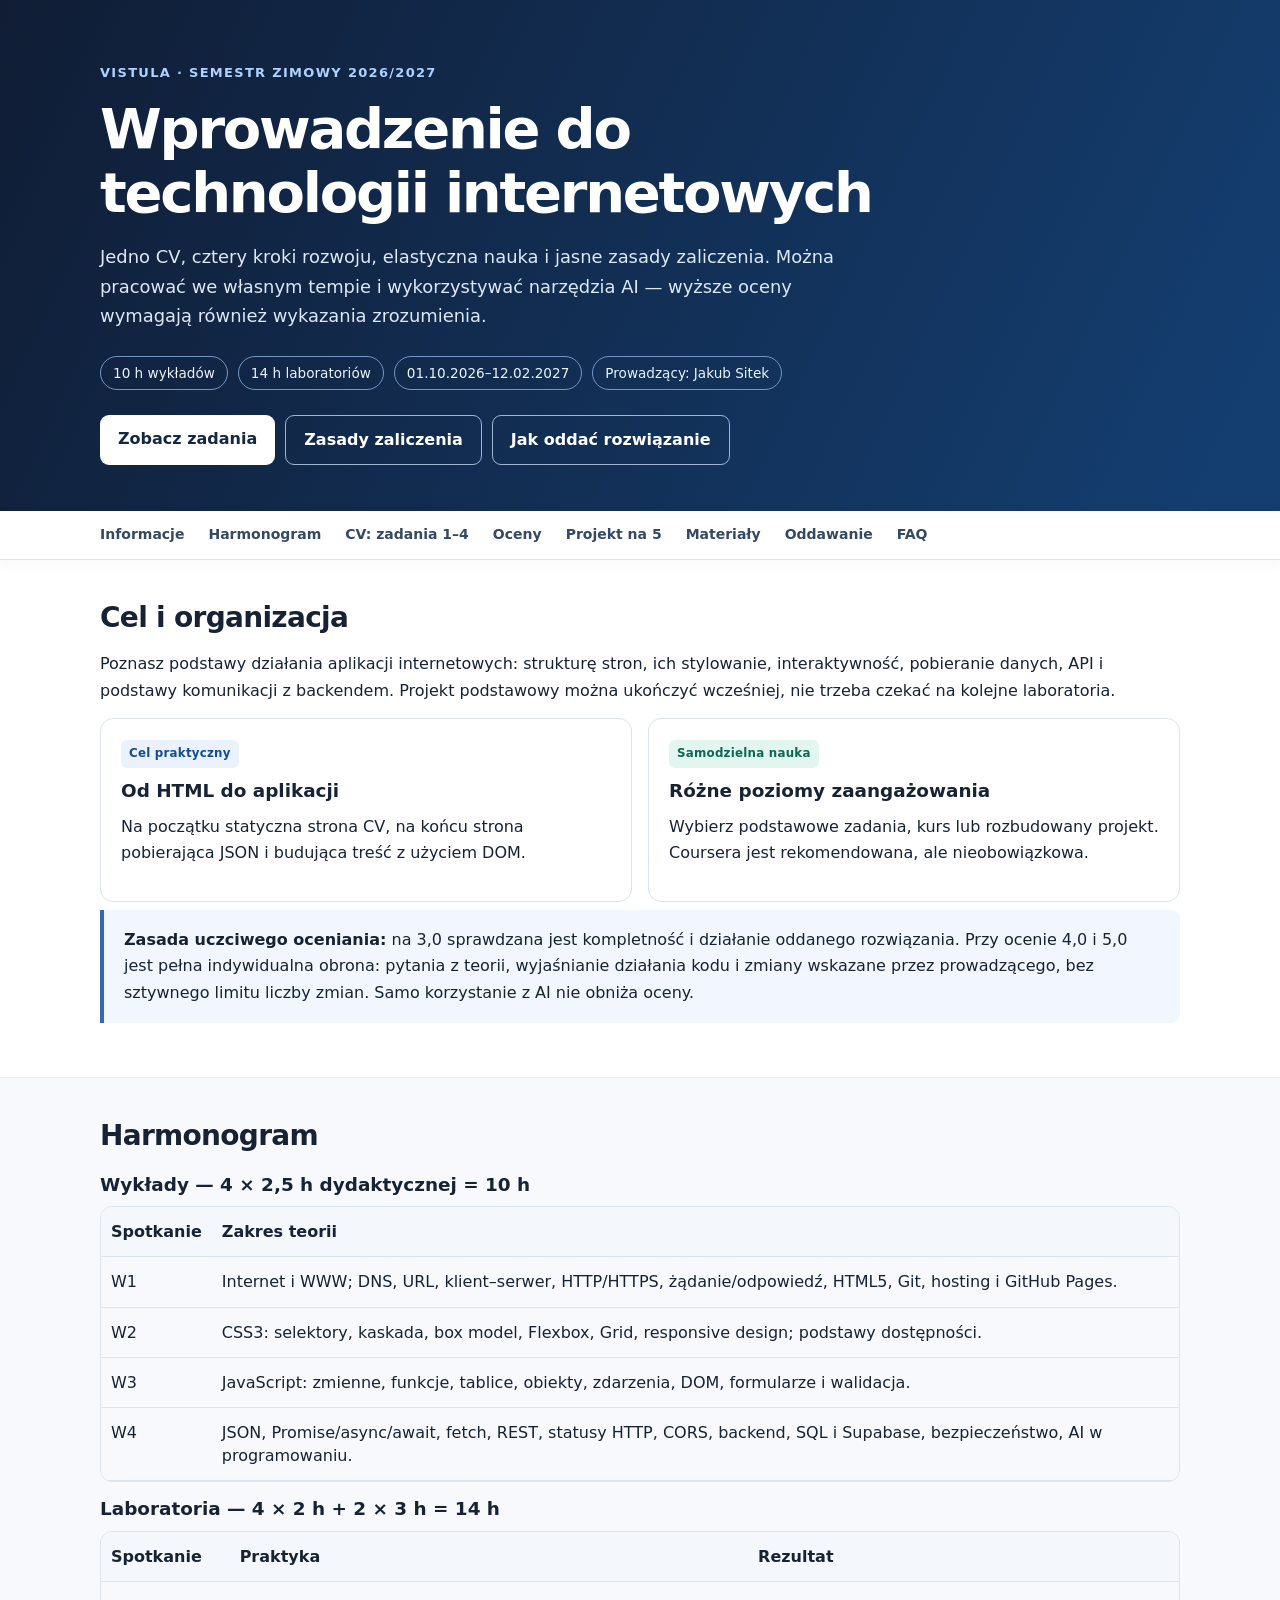
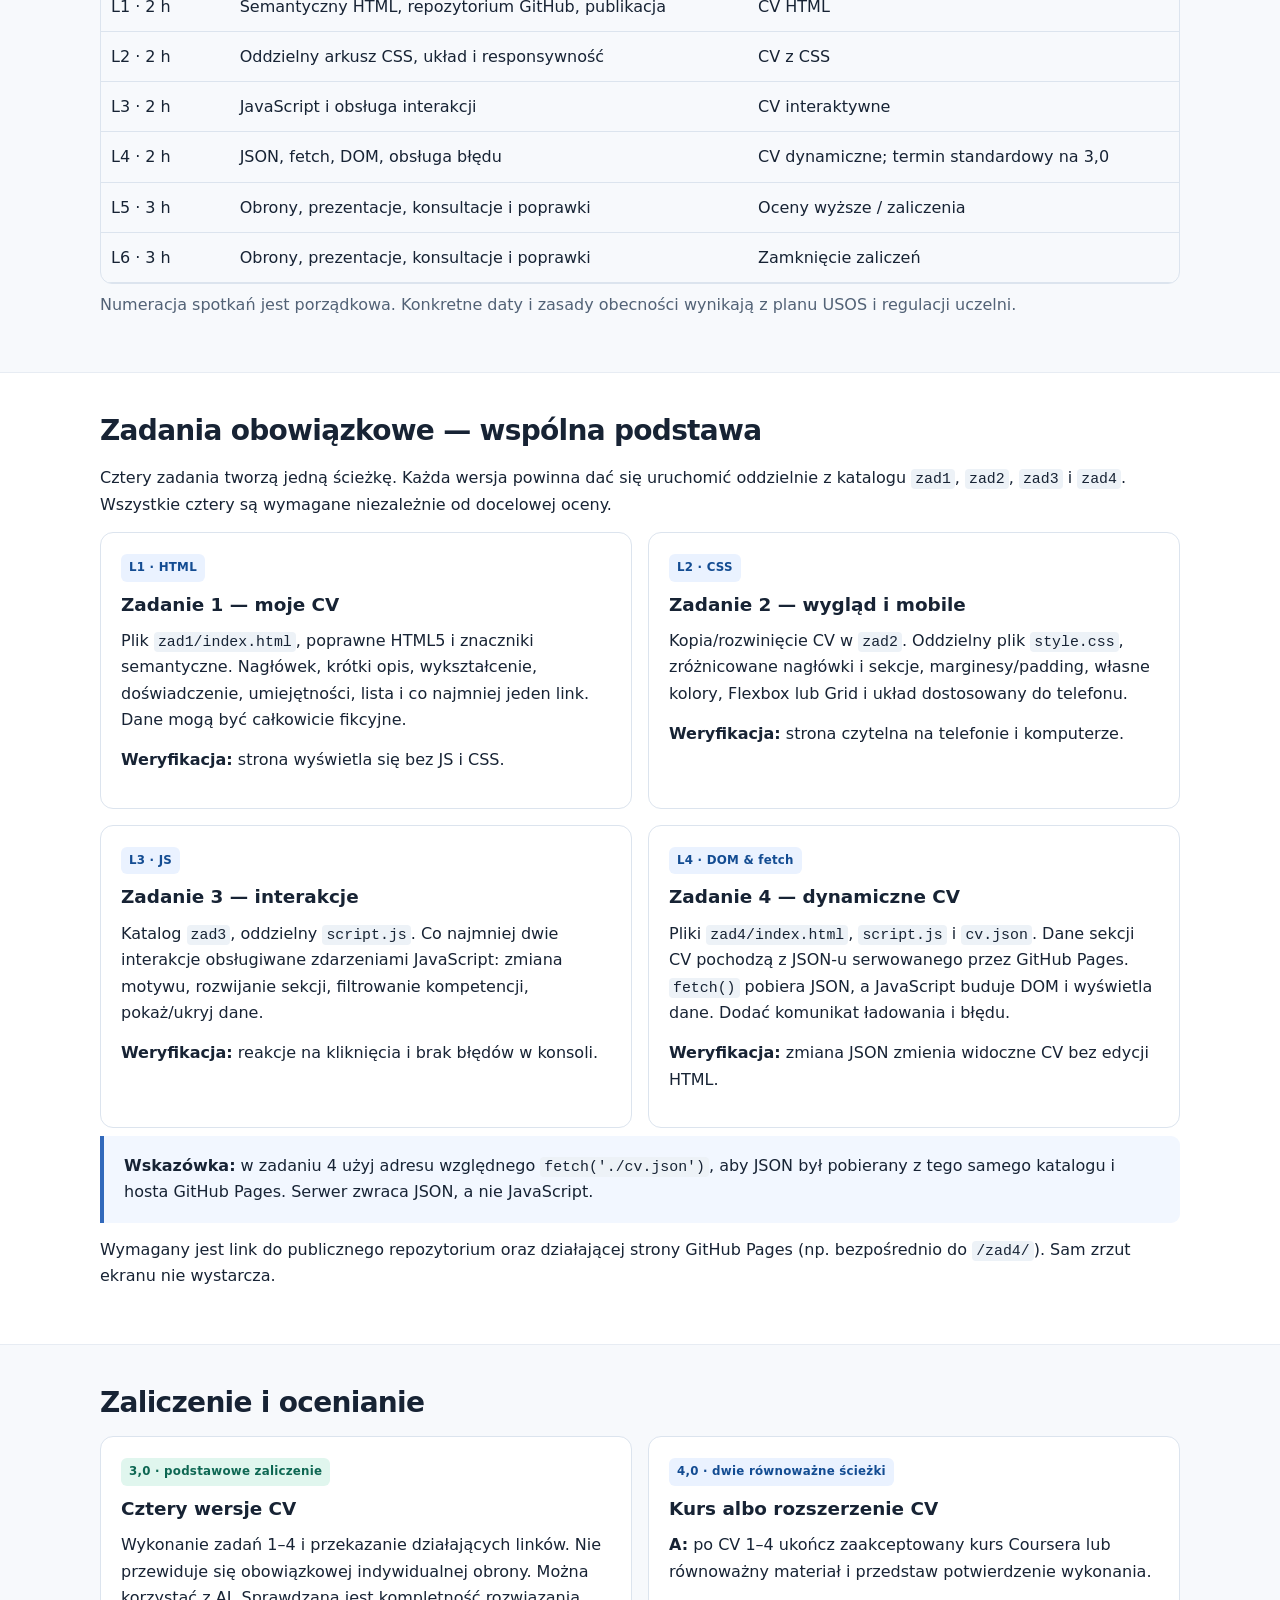
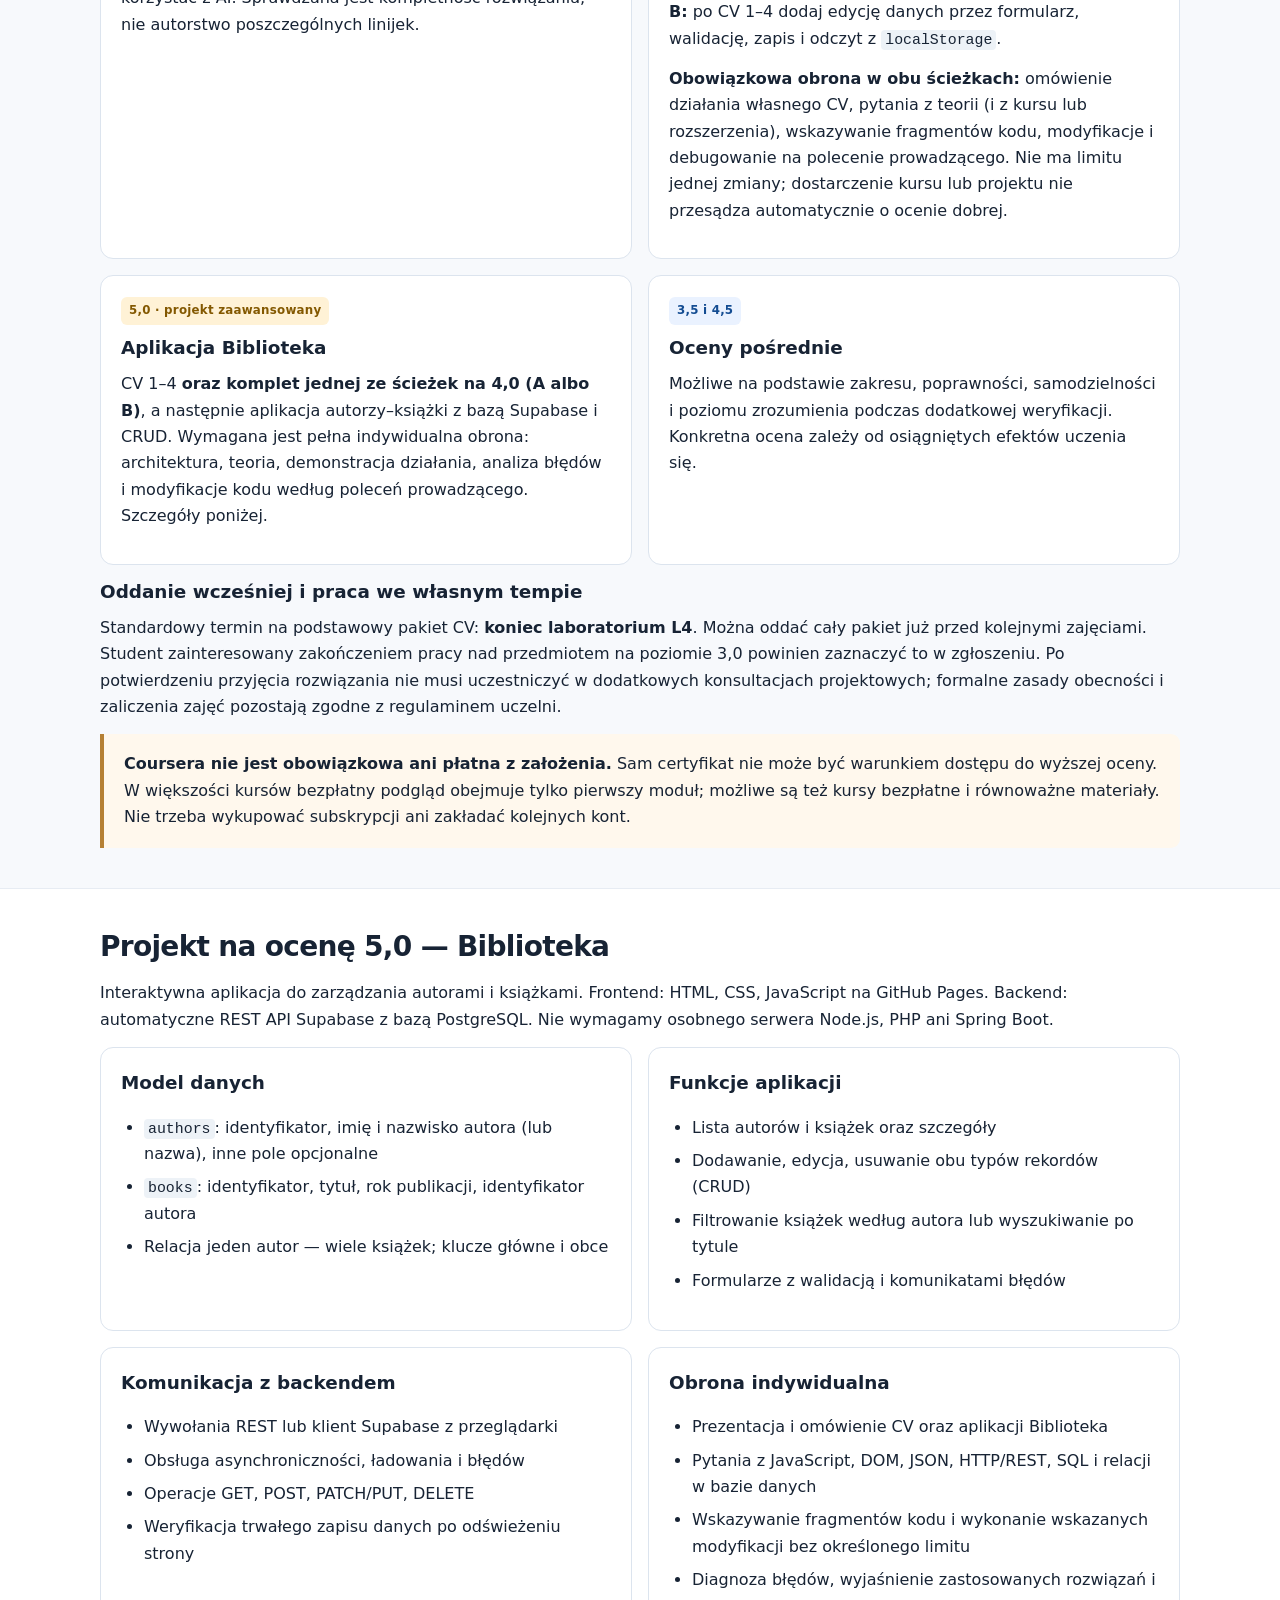
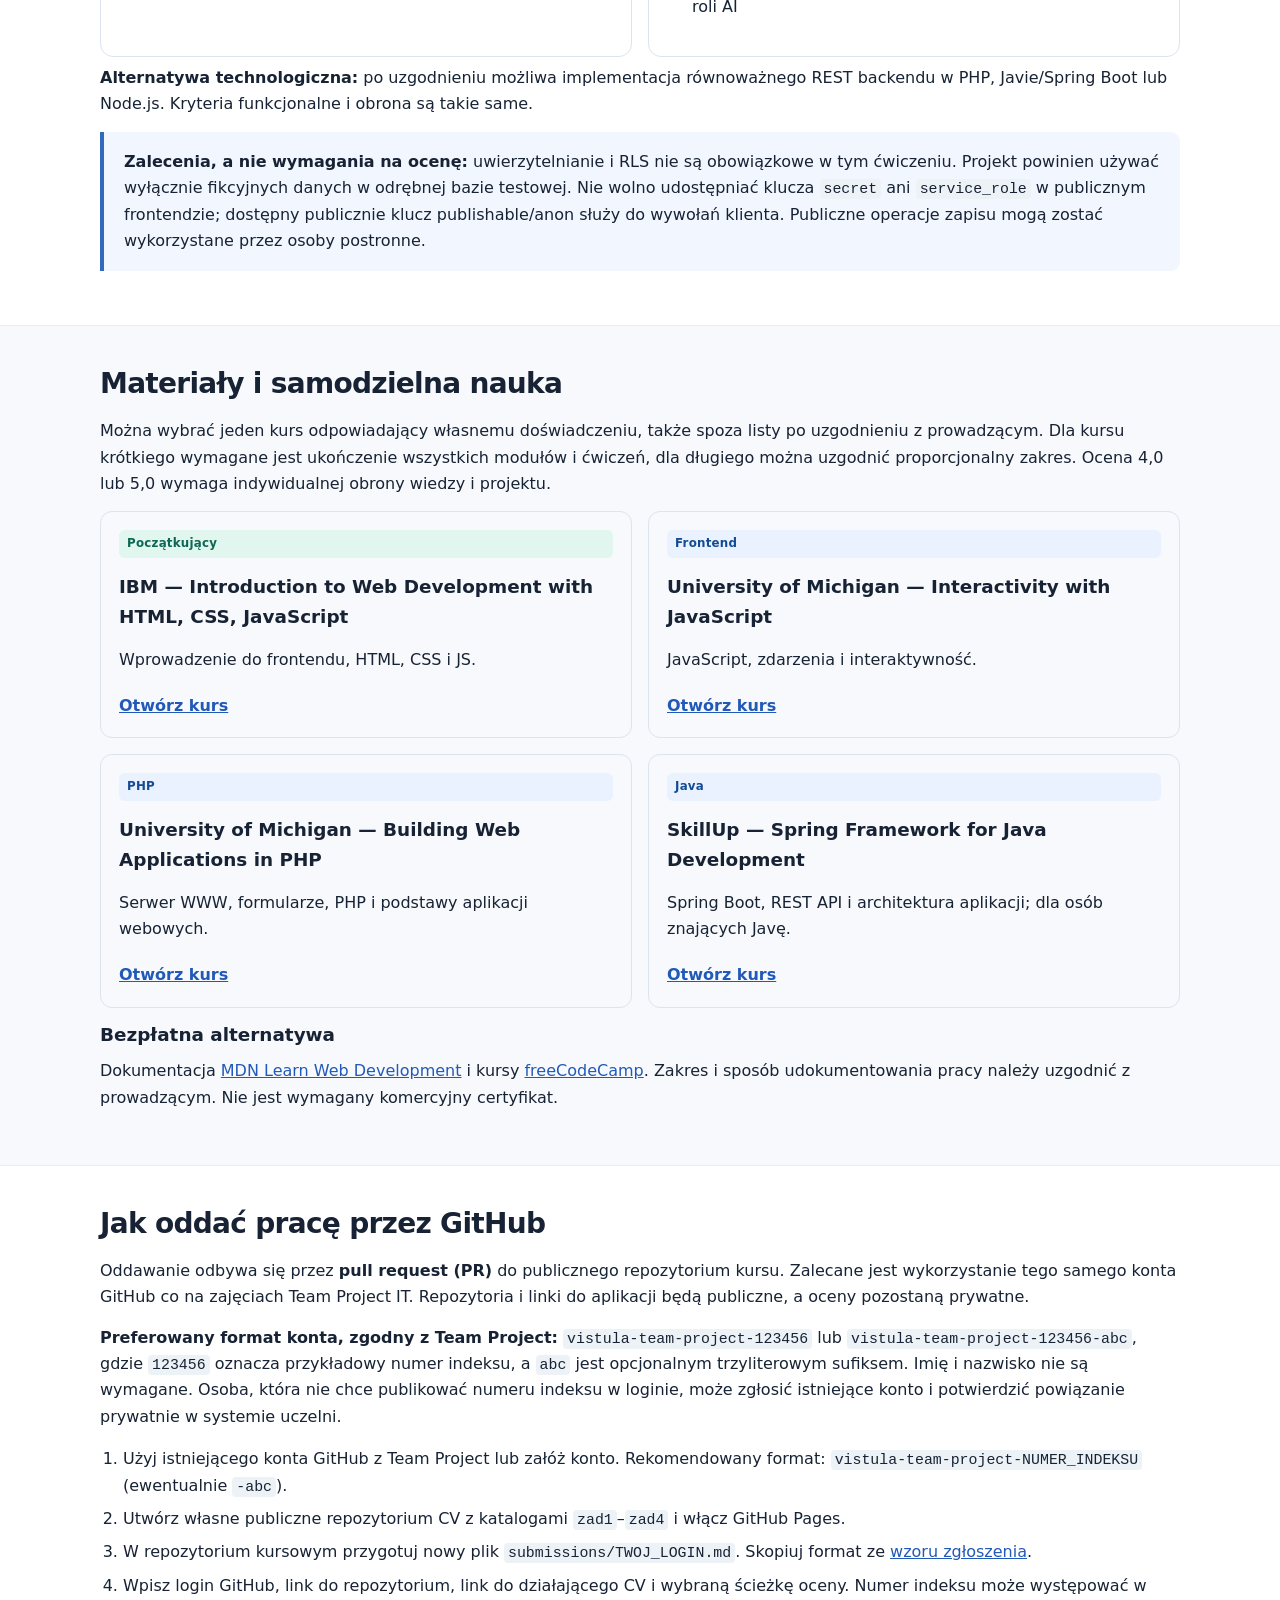
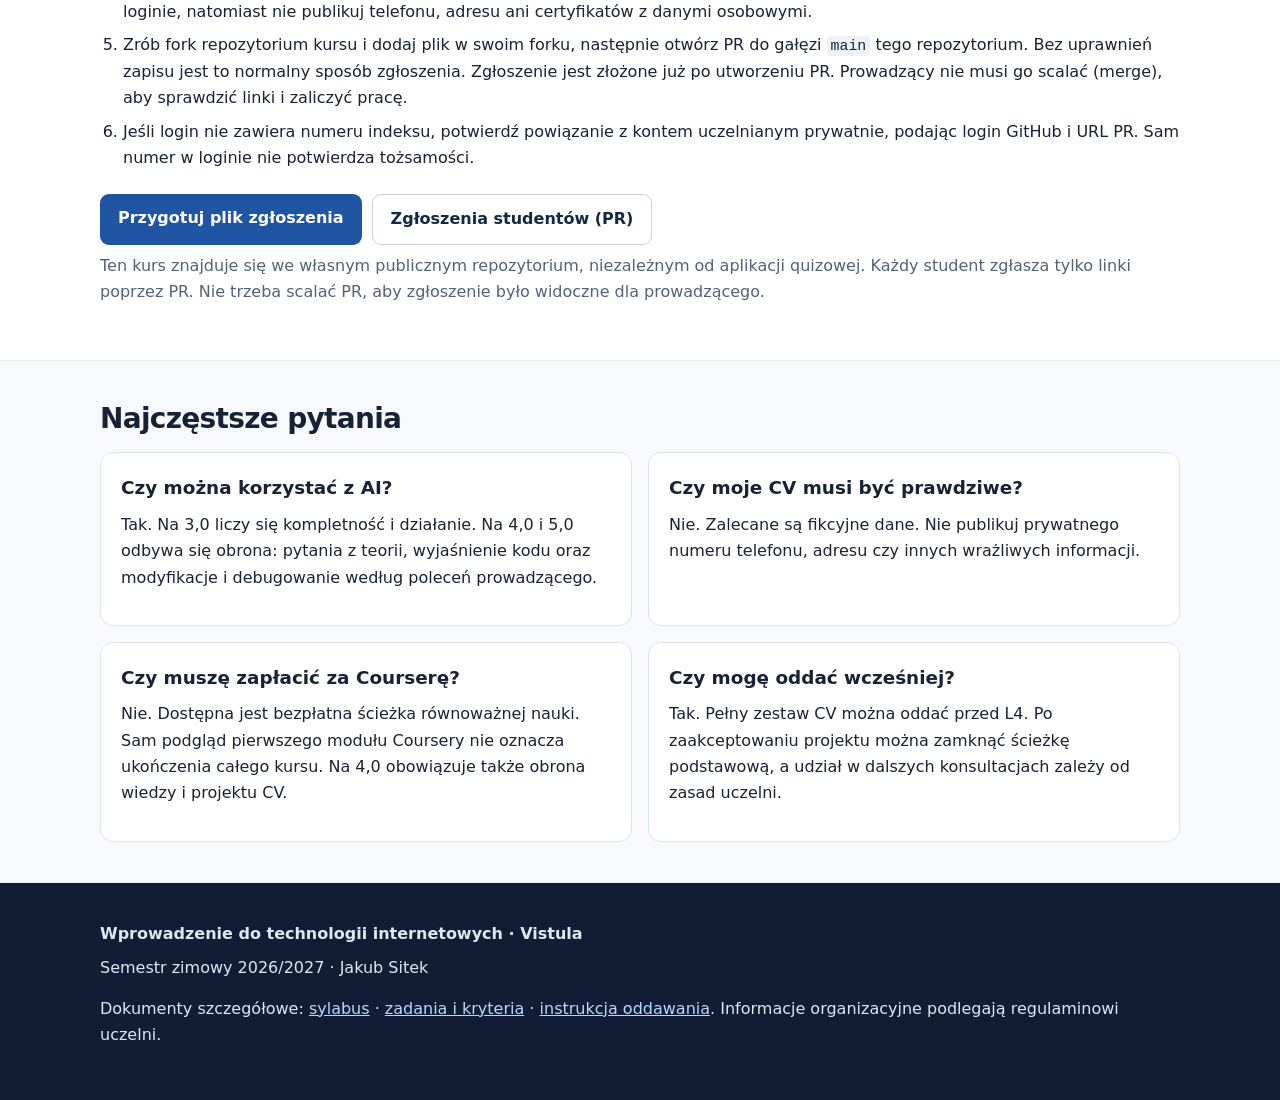
==== index.html @ 97d2c1a0 "feat(course): publish syllabus, assignments, course site, and PR submissions" ====
<!doctype html>
<html lang="pl">
<head>
  <meta charset="utf-8">
  <meta name="viewport" content="width=device-width, initial-scale=1">
  <meta name="description" content="Wprowadzenie do technologii internetowych — Vistula, semestr zimowy 2026/2027. Program, laboratoria, zaliczenie i zgłoszenia projektów.">
  <title>Wprowadzenie do technologii internetowych | Vistula 2026/27</title>
  <style>
    :root { color-scheme: light; --ink:#172334; --muted:#526276; --blue:#2159b8; --border:#dce4ee; --light:#f4f7fb; --white:#fff; --green:#137b65; }
    * {box-sizing:border-box}html{scroll-behavior:smooth}body{margin:0;background:#fff;color:var(--ink);font:16px/1.65 system-ui,-apple-system,Segoe UI,Roboto,sans-serif}
    a{color:var(--blue)}a:hover{text-decoration-thickness:2px}a:focus-visible,button:focus-visible{outline:3px solid #e8a53b;outline-offset:2px}
    .wrap{width:min(1080px,calc(100% - 36px));margin:auto}
    header{background:linear-gradient(115deg,#101d35 0%,#143e70 95%);color:white;padding:62px 0 46px}
    .eyebrow{font-size:13px;letter-spacing:.1em;text-transform:uppercase;color:#afd1ff;font-weight:750}
    h1{font-size:clamp(2rem,4.5vw,3.5rem);line-height:1.13;max-width:820px;letter-spacing:-.04em;margin:14px 0 18px}
    .lead{font-size:1.12rem;max-width:760px;color:#dce8f6}
    .meta{display:flex;flex-wrap:wrap;gap:10px;margin:25px 0}
    .meta span,.pill{padding:5px 12px;border:1px solid #7596c4;border-radius:100px;font-size:.85rem;color:#e8f2ff}
    .actions{display:flex;gap:10px;flex-wrap:wrap;margin-top:23px}
    .btn{display:inline-block;text-decoration:none;border-radius:9px;padding:11px 18px;background:#fff;color:#132845;font-weight:700}
    .btn.secondary{color:#fff;background:transparent;border:1px solid #9fb7d3}
    nav{position:sticky;top:0;background:#fff;border-bottom:1px solid var(--border);z-index:5;box-shadow:0 3px 14px #15254409}
    nav .wrap{display:flex;gap:24px;overflow:auto;white-space:nowrap;padding:12px 0}
    nav a{text-decoration:none;color:#344a62;font-weight:650;font-size:14px}
    section{padding:40px 0;border-bottom:1px solid #e7ecf3;scroll-margin-top:75px}
    h2{font-size:1.75rem;line-height:1.28;letter-spacing:-.025em;margin:0 0 16px}
    h3{font-size:1.15rem;margin:12px 0 6px}
    p{margin:8px 0 14px}
    .muted{color:var(--muted)}
    .grid{display:grid;grid-template-columns:repeat(2,minmax(0,1fr));gap:16px}
    .card{border:1px solid var(--border);border-radius:13px;background:var(--white);padding:20px}
    .card h3{margin-top:0}
    .tag{display:inline-block;background:#eaf2ff;border-radius:6px;color:#134c92;font-size:.74rem;font-weight:750;letter-spacing:.02em;padding:4px 8px;margin-bottom:8px}
    .tag.good{background:#e0f6ee;color:#0e6753}.tag.gold{background:#fff2d6;color:#835800}
    table{width:100%;border-collapse:collapse;line-height:1.45}
    th,td{border-bottom:1px solid #dce4ee;padding:13px 10px;text-align:left;vertical-align:top}
    th{background:#f4f7fb}
    .scroll{overflow:auto;border:1px solid var(--border);border-radius:12px}
    .scroll table{min-width:640px}
    code{font:0.93em ui-monospace,SFMono-Regular,Consolas,monospace;padding:2px 4px;border-radius:4px;background:#edf2f7}
    ul,ol{padding-left:23px}li{margin:7px 0}
    .note{padding:17px 20px;border-left:4px solid #3269bb;background:#f2f7ff;border-radius:0 9px 9px 0}
    .warn{padding:17px 20px;border-left:4px solid #b58034;background:#fff8ed;border-radius:0 9px 9px 0}
    .subtle{background:#f7f9fc}
    .course{border:1px solid var(--border);border-radius:12px;padding:18px;display:flex;flex-direction:column;gap:6px}
    .course h3{margin:0}
    .course a{font-weight:700}
    footer{background:#101d35;color:#dce8f6;padding:38px 0}
    footer a{color:#b9d8ff}
    @media(max-width:720px){.grid{grid-template-columns:1fr}header{padding:40px 0 30px}section{padding:32px 0}h2{font-size:1.5rem}}
    @media(prefers-reduced-motion:reduce){html{scroll-behavior:auto}}
  </style>
</head>
<body>
  <header>
    <div class="wrap">
      <div class="eyebrow">Vistula · semestr zimowy 2026/2027</div>
      <h1>Wprowadzenie do technologii internetowych</h1>
      <p class="lead">Jedno CV, cztery kroki rozwoju, elastyczna nauka i jasne zasady zaliczenia. Można pracować we własnym tempie i wykorzystywać narzędzia AI — wyższe oceny wymagają również wykazania zrozumienia.</p>
      <div class="meta"><span>10 h wykładów</span><span>14 h laboratoriów</span><span>01.10.2026–12.02.2027</span><span>Prowadzący: Jakub Sitek</span></div>
      <div class="actions">
        <a class="btn" href="#zadania">Zobacz zadania</a>
        <a class="btn secondary" href="#oceny">Zasady zaliczenia</a>
        <a class="btn secondary" href="#oddawanie">Jak oddać rozwiązanie</a>
      </div>
    </div>
  </header>
  <nav aria-label="Nawigacja kursu"><div class="wrap">
    <a href="#start">Informacje</a><a href="#plan">Harmonogram</a><a href="#zadania">CV: zadania 1–4</a><a href="#oceny">Oceny</a><a href="#projekt5">Projekt na 5</a><a href="#kursy">Materiały</a><a href="#oddawanie">Oddawanie</a><a href="#faq">FAQ</a>
  </div></nav>
  <main>
    <section id="start"><div class="wrap">
      <h2>Cel i organizacja</h2>
      <p>Poznasz podstawy działania aplikacji internetowych: strukturę stron, ich stylowanie, interaktywność, pobieranie danych, API i podstawy komunikacji z backendem. Projekt podstawowy można ukończyć wcześniej, nie trzeba czekać na kolejne laboratoria.</p>
      <div class="grid">
        <div class="card"><span class="tag">Cel praktyczny</span><h3>Od HTML do aplikacji</h3><p>Na początku statyczna strona CV, na końcu strona pobierająca JSON i budująca treść z użyciem DOM.</p></div>
        <div class="card"><span class="tag good">Samodzielna nauka</span><h3>Różne poziomy zaangażowania</h3><p>Wybierz podstawowe zadania, kurs lub rozbudowany projekt. Coursera jest rekomendowana, ale nieobowiązkowa.</p></div>
      </div>
      <p class="note"><strong>Zasada uczciwego oceniania:</strong> na 3,0 sprawdzana jest kompletność i działanie oddanego rozwiązania. Przy ocenie 4,0 i 5,0 jest pełna indywidualna obrona: pytania z teorii, wyjaśnianie działania kodu i zmiany wskazane przez prowadzącego, bez sztywnego limitu liczby zmian. Samo korzystanie z AI nie obniża oceny.</p>
    </div></section>

    <section id="plan" class="subtle"><div class="wrap">
      <h2>Harmonogram</h2>
      <h3>Wykłady — 4 × 2,5 h dydaktycznej = 10 h</h3>
      <div class="scroll"><table><thead><tr><th>Spotkanie</th><th>Zakres teorii</th></tr></thead><tbody>
      <tr><td>W1</td><td>Internet i WWW; DNS, URL, klient–serwer, HTTP/HTTPS, żądanie/odpowiedź, HTML5, Git, hosting i GitHub Pages.</td></tr>
      <tr><td>W2</td><td>CSS3: selektory, kaskada, box model, Flexbox, Grid, responsive design; podstawy dostępności.</td></tr>
      <tr><td>W3</td><td>JavaScript: zmienne, funkcje, tablice, obiekty, zdarzenia, DOM, formularze i walidacja.</td></tr>
      <tr><td>W4</td><td>JSON, Promise/async/await, fetch, REST, statusy HTTP, CORS, backend, SQL i Supabase, bezpieczeństwo, AI w programowaniu.</td></tr>
      </tbody></table></div>
      <h3>Laboratoria — 4 × 2 h + 2 × 3 h = 14 h</h3>
      <div class="scroll"><table><thead><tr><th>Spotkanie</th><th>Praktyka</th><th>Rezultat</th></tr></thead><tbody>
      <tr><td>L1 · 2 h</td><td>Semantyczny HTML, repozytorium GitHub, publikacja</td><td>CV HTML</td></tr>
      <tr><td>L2 · 2 h</td><td>Oddzielny arkusz CSS, układ i responsywność</td><td>CV z CSS</td></tr>
      <tr><td>L3 · 2 h</td><td>JavaScript i obsługa interakcji</td><td>CV interaktywne</td></tr>
      <tr><td>L4 · 2 h</td><td>JSON, fetch, DOM, obsługa błędu</td><td>CV dynamiczne; termin standardowy na 3,0</td></tr>
      <tr><td>L5 · 3 h</td><td>Obrony, prezentacje, konsultacje i poprawki</td><td>Oceny wyższe / zaliczenia</td></tr>
      <tr><td>L6 · 3 h</td><td>Obrony, prezentacje, konsultacje i poprawki</td><td>Zamknięcie zaliczeń</td></tr>
      </tbody></table></div>
      <p class="muted">Numeracja spotkań jest porządkowa. Konkretne daty i zasady obecności wynikają z planu USOS i regulacji uczelni.</p>
    </div></section>

    <section id="zadania"><div class="wrap">
      <h2>Zadania obowiązkowe — wspólna podstawa</h2>
      <p>Cztery zadania tworzą jedną ścieżkę. Każda wersja powinna dać się uruchomić oddzielnie z katalogu <code>zad1</code>, <code>zad2</code>, <code>zad3</code> i <code>zad4</code>. Wszystkie cztery są wymagane niezależnie od docelowej oceny.</p>
      <div class="grid">
        <article class="card"><span class="tag">L1 · HTML</span><h3>Zadanie 1 — moje CV</h3><p>Plik <code>zad1/index.html</code>, poprawne HTML5 i znaczniki semantyczne. Nagłówek, krótki opis, wykształcenie, doświadczenie, umiejętności, lista i co najmniej jeden link. Dane mogą być całkowicie fikcyjne.</p><p><strong>Weryfikacja:</strong> strona wyświetla się bez JS i CSS.</p></article>
        <article class="card"><span class="tag">L2 · CSS</span><h3>Zadanie 2 — wygląd i mobile</h3><p>Kopia/rozwinięcie CV w <code>zad2</code>. Oddzielny plik <code>style.css</code>, zróżnicowane nagłówki i sekcje, marginesy/padding, własne kolory, Flexbox lub Grid i układ dostosowany do telefonu.</p><p><strong>Weryfikacja:</strong> strona czytelna na telefonie i komputerze.</p></article>
        <article class="card"><span class="tag">L3 · JS</span><h3>Zadanie 3 — interakcje</h3><p>Katalog <code>zad3</code>, oddzielny <code>script.js</code>. Co najmniej dwie interakcje obsługiwane zdarzeniami JavaScript: zmiana motywu, rozwijanie sekcji, filtrowanie kompetencji, pokaż/ukryj dane.</p><p><strong>Weryfikacja:</strong> reakcje na kliknięcia i brak błędów w konsoli.</p></article>
        <article class="card"><span class="tag">L4 · DOM & fetch</span><h3>Zadanie 4 — dynamiczne CV</h3><p>Pliki <code>zad4/index.html</code>, <code>script.js</code> i <code>cv.json</code>. Dane sekcji CV pochodzą z JSON-u serwowanego przez GitHub Pages. <code>fetch()</code> pobiera JSON, a JavaScript buduje DOM i wyświetla dane. Dodać komunikat ładowania i błędu.</p><p><strong>Weryfikacja:</strong> zmiana JSON zmienia widoczne CV bez edycji HTML.</p></article>
      </div>
      <p class="note"><strong>Wskazówka:</strong> w zadaniu 4 użyj adresu względnego <code>fetch('./cv.json')</code>, aby JSON był pobierany z tego samego katalogu i hosta GitHub Pages. Serwer zwraca JSON, a nie JavaScript.</p>
      <p>Wymagany jest link do publicznego repozytorium oraz działającej strony GitHub Pages (np. bezpośrednio do <code>/zad4/</code>). Sam zrzut ekranu nie wystarcza.</p>
    </div></section>

    <section id="oceny" class="subtle"><div class="wrap">
      <h2>Zaliczenie i ocenianie</h2>
      <div class="grid">
        <div class="card"><span class="tag good">3,0 · podstawowe zaliczenie</span><h3>Cztery wersje CV</h3><p>Wykonanie zadań 1–4 i przekazanie działających linków. Nie przewiduje się obowiązkowej indywidualnej obrony. Można korzystać z AI. Sprawdzana jest kompletność rozwiązania, nie autorstwo poszczególnych linijek.</p></div>
        <div class="card"><span class="tag">4,0 · dwie równoważne ścieżki</span><h3>Kurs albo rozszerzenie CV</h3><p><strong>A:</strong> po CV 1–4 ukończ zaakceptowany kurs Coursera lub równoważny materiał i przedstaw potwierdzenie wykonania.</p><p><strong>B:</strong> po CV 1–4 dodaj edycję danych przez formularz, walidację, zapis i odczyt z <code>localStorage</code>.</p><p><strong>Obowiązkowa obrona w obu ścieżkach:</strong> omówienie działania własnego CV, pytania z teorii (i z kursu lub rozszerzenia), wskazywanie fragmentów kodu, modyfikacje i debugowanie na polecenie prowadzącego. Nie ma limitu jednej zmiany; dostarczenie kursu lub projektu nie przesądza automatycznie o ocenie dobrej.</p></div>
        <div class="card"><span class="tag gold">5,0 · projekt zaawansowany</span><h3>Aplikacja Biblioteka</h3><p>CV 1–4 <strong>oraz komplet jednej ze ścieżek na 4,0 (A albo B)</strong>, a następnie aplikacja autorzy–książki z bazą Supabase i CRUD. Wymagana jest pełna indywidualna obrona: architektura, teoria, demonstracja działania, analiza błędów i modyfikacje kodu według poleceń prowadzącego. Szczegóły poniżej.</p></div>
        <div class="card"><span class="tag">3,5 i 4,5</span><h3>Oceny pośrednie</h3><p>Możliwe na podstawie zakresu, poprawności, samodzielności i poziomu zrozumienia podczas dodatkowej weryfikacji. Konkretna ocena zależy od osiągniętych efektów uczenia się.</p></div>
      </div>
      <h3>Oddanie wcześniej i praca we własnym tempie</h3>
      <p>Standardowy termin na podstawowy pakiet CV: <strong>koniec laboratorium L4</strong>. Można oddać cały pakiet już przed kolejnymi zajęciami. Student zainteresowany zakończeniem pracy nad przedmiotem na poziomie 3,0 powinien zaznaczyć to w zgłoszeniu. Po potwierdzeniu przyjęcia rozwiązania nie musi uczestniczyć w dodatkowych konsultacjach projektowych; formalne zasady obecności i zaliczenia zajęć pozostają zgodne z regulaminem uczelni.</p>
      <div class="warn"><strong>Coursera nie jest obowiązkowa ani płatna z założenia.</strong> Sam certyfikat nie może być warunkiem dostępu do wyższej oceny. W większości kursów bezpłatny podgląd obejmuje tylko pierwszy moduł; możliwe są też kursy bezpłatne i równoważne materiały. Nie trzeba wykupować subskrypcji ani zakładać kolejnych kont.</div>
    </div></section>

    <section id="projekt5"><div class="wrap">
      <h2>Projekt na ocenę 5,0 — Biblioteka</h2>
      <p>Interaktywna aplikacja do zarządzania autorami i książkami. Frontend: HTML, CSS, JavaScript na GitHub Pages. Backend: automatyczne REST API Supabase z bazą PostgreSQL. Nie wymagamy osobnego serwera Node.js, PHP ani Spring Boot.</p>
      <div class="grid">
        <div class="card"><h3>Model danych</h3><ul><li><code>authors</code>: identyfikator, imię i nazwisko autora (lub nazwa), inne pole opcjonalne</li><li><code>books</code>: identyfikator, tytuł, rok publikacji, identyfikator autora</li><li>Relacja jeden autor — wiele książek; klucze główne i obce</li></ul></div>
        <div class="card"><h3>Funkcje aplikacji</h3><ul><li>Lista autorów i książek oraz szczegóły</li><li>Dodawanie, edycja, usuwanie obu typów rekordów (CRUD)</li><li>Filtrowanie książek według autora lub wyszukiwanie po tytule</li><li>Formularze z walidacją i komunikatami błędów</li></ul></div>
        <div class="card"><h3>Komunikacja z backendem</h3><ul><li>Wywołania REST lub klient Supabase z przeglądarki</li><li>Obsługa asynchroniczności, ładowania i błędów</li><li>Operacje GET, POST, PATCH/PUT, DELETE</li><li>Weryfikacja trwałego zapisu danych po odświeżeniu strony</li></ul></div>
        <div class="card"><h3>Obrona indywidualna</h3><ul><li>Prezentacja i omówienie CV oraz aplikacji Biblioteka</li><li>Pytania z JavaScript, DOM, JSON, HTTP/REST, SQL i relacji w bazie danych</li><li>Wskazywanie fragmentów kodu i wykonanie wskazanych modyfikacji bez określonego limitu</li><li>Diagnoza błędów, wyjaśnienie zastosowanych rozwiązań i roli AI</li></ul></div>
      </div>
      <p><strong>Alternatywa technologiczna:</strong> po uzgodnieniu możliwa implementacja równoważnego REST backendu w PHP, Javie/Spring Boot lub Node.js. Kryteria funkcjonalne i obrona są takie same.</p><p class="note"><strong>Zalecenia, a nie wymagania na ocenę:</strong> uwierzytelnianie i RLS nie są obowiązkowe w tym ćwiczeniu. Projekt powinien używać wyłącznie fikcyjnych danych w odrębnej bazie testowej. Nie wolno udostępniać klucza <code>secret</code> ani <code>service_role</code> w publicznym frontendzie; dostępny publicznie klucz publishable/anon służy do wywołań klienta. Publiczne operacje zapisu mogą zostać wykorzystane przez osoby postronne.</p>
    </div></section>

    <section id="kursy" class="subtle"><div class="wrap">
      <h2>Materiały i samodzielna nauka</h2>
      <p>Można wybrać jeden kurs odpowiadający własnemu doświadczeniu, także spoza listy po uzgodnieniu z prowadzącym. Dla kursu krótkiego wymagane jest ukończenie wszystkich modułów i ćwiczeń, dla długiego można uzgodnić proporcjonalny zakres. Ocena 4,0 lub 5,0 wymaga indywidualnej obrony wiedzy i projektu.</p>
      <div class="grid">
        <div class="course"><span class="tag good">Początkujący</span><h3>IBM — Introduction to Web Development with HTML, CSS, JavaScript</h3><p>Wprowadzenie do frontendu, HTML, CSS i JS.</p><a href="https://www.coursera.org/learn/introduction-to-web-development-with-html-css-javacript" target="_blank" rel="noopener noreferrer">Otwórz kurs</a></div>
        <div class="course"><span class="tag">Frontend</span><h3>University of Michigan — Interactivity with JavaScript</h3><p>JavaScript, zdarzenia i interaktywność.</p><a href="https://www.coursera.org/learn/javascript" target="_blank" rel="noopener noreferrer">Otwórz kurs</a></div>
        <div class="course"><span class="tag">PHP</span><h3>University of Michigan — Building Web Applications in PHP</h3><p>Serwer WWW, formularze, PHP i podstawy aplikacji webowych.</p><a href="https://www.coursera.org/learn/web-applications-php" target="_blank" rel="noopener noreferrer">Otwórz kurs</a></div>
        <div class="course"><span class="tag">Java</span><h3>SkillUp — Spring Framework for Java Development</h3><p>Spring Boot, REST API i architektura aplikacji; dla osób znających Javę.</p><a href="https://www.coursera.org/learn/spring-framework-for-java-development" target="_blank" rel="noopener noreferrer">Otwórz kurs</a></div>
      </div>
      <h3>Bezpłatna alternatywa</h3>
      <p>Dokumentacja <a href="https://developer.mozilla.org/en-US/docs/Learn_web_development" target="_blank" rel="noopener noreferrer">MDN Learn Web Development</a> i kursy <a href="https://www.freecodecamp.org/learn/" target="_blank" rel="noopener noreferrer">freeCodeCamp</a>. Zakres i sposób udokumentowania pracy należy uzgodnić z prowadzącym. Nie jest wymagany komercyjny certyfikat.</p>
    </div></section>

    <section id="oddawanie"><div class="wrap">
      <h2>Jak oddać pracę przez GitHub</h2>
      <p>Oddawanie odbywa się przez <strong>pull request (PR)</strong> do publicznego repozytorium kursu. Zalecane jest wykorzystanie tego samego konta GitHub co na zajęciach Team Project IT. Repozytoria i linki do aplikacji będą publiczne, a oceny pozostaną prywatne.</p><p><strong>Preferowany format konta, zgodny z Team Project:</strong> <code>vistula-team-project-123456</code> lub <code>vistula-team-project-123456-abc</code>, gdzie <code>123456</code> oznacza przykładowy numer indeksu, a <code>abc</code> jest opcjonalnym trzyliterowym sufiksem. Imię i nazwisko nie są wymagane. Osoba, która nie chce publikować numeru indeksu w loginie, może zgłosić istniejące konto i potwierdzić powiązanie prywatnie w systemie uczelni.</p>
      <ol>
        <li>Użyj istniejącego konta GitHub z Team Project lub załóż konto. Rekomendowany format: <code>vistula-team-project-NUMER_INDEKSU</code> (ewentualnie <code>-abc</code>).</li>
        <li>Utwórz własne publiczne repozytorium CV z katalogami <code>zad1</code>–<code>zad4</code> i włącz GitHub Pages.</li>
        <li>W repozytorium kursowym przygotuj nowy plik <code>submissions/TWOJ_LOGIN.md</code>. Skopiuj format ze <a href="submissions/_TEMPLATE.md">wzoru zgłoszenia</a>.</li>
        <li>Wpisz login GitHub, link do repozytorium, link do działającego CV i wybraną ścieżkę oceny. Numer indeksu może występować w loginie, natomiast nie publikuj telefonu, adresu ani certyfikatów z danymi osobowymi.</li>
        <li>Zrób fork repozytorium kursu i dodaj plik w swoim forku, następnie otwórz PR do gałęzi <code>main</code> tego repozytorium. Bez uprawnień zapisu jest to normalny sposób zgłoszenia. Zgłoszenie jest złożone już po utworzeniu PR. Prowadzący nie musi go scalać (merge), aby sprawdzić linki i zaliczyć pracę.</li>
        <li>Jeśli login nie zawiera numeru indeksu, potwierdź powiązanie z kontem uczelnianym prywatnie, podając login GitHub i URL PR. Sam numer w loginie nie potwierdza tożsamości.</li>
      </ol>
      <div class="actions"><a class="btn" style="background:#2055a3;color:white" href="https://github.com/jakubsitekai/vistula-web-intro-2026z/new/main/submissions" target="_blank" rel="noopener noreferrer">Przygotuj plik zgłoszenia</a><a class="btn" style="border:1px solid #c7d3e2" href="https://github.com/jakubsitekai/vistula-web-intro-2026z/pulls" target="_blank" rel="noopener noreferrer">Zgłoszenia studentów (PR)</a></div>
      <p class="muted">Ten kurs znajduje się we własnym publicznym repozytorium, niezależnym od aplikacji quizowej. Każdy student zgłasza tylko linki poprzez PR. Nie trzeba scalać PR, aby zgłoszenie było widoczne dla prowadzącego.</p>
    </div></section>

    <section id="faq" class="subtle"><div class="wrap">
      <h2>Najczęstsze pytania</h2>
      <div class="grid">
        <div class="card"><h3>Czy można korzystać z AI?</h3><p>Tak. Na 3,0 liczy się kompletność i działanie. Na 4,0 i 5,0 odbywa się obrona: pytania z teorii, wyjaśnienie kodu oraz modyfikacje i debugowanie według poleceń prowadzącego.</p></div>
        <div class="card"><h3>Czy moje CV musi być prawdziwe?</h3><p>Nie. Zalecane są fikcyjne dane. Nie publikuj prywatnego numeru telefonu, adresu czy innych wrażliwych informacji.</p></div>
        <div class="card"><h3>Czy muszę zapłacić za Courserę?</h3><p>Nie. Dostępna jest bezpłatna ścieżka równoważnej nauki. Sam podgląd pierwszego modułu Coursery nie oznacza ukończenia całego kursu. Na 4,0 obowiązuje także obrona wiedzy i projektu CV.</p></div>
        <div class="card"><h3>Czy mogę oddać wcześniej?</h3><p>Tak. Pełny zestaw CV można oddać przed L4. Po zaakceptowaniu projektu można zamknąć ścieżkę podstawową, a udział w dalszych konsultacjach zależy od zasad uczelni.</p></div>
      </div>
    </div></section>
  </main>
  <footer><div class="wrap"><strong>Wprowadzenie do technologii internetowych · Vistula</strong><p>Semestr zimowy 2026/2027 · Jakub Sitek</p><p>Dokumenty szczegółowe: <a href="syllabus.md">sylabus</a> · <a href="assignments.md">zadania i kryteria</a> · <a href="submissions/README.md">instrukcja oddawania</a>. Informacje organizacyjne podlegają regulaminowi uczelni.</p></div></footer>
</body></html>
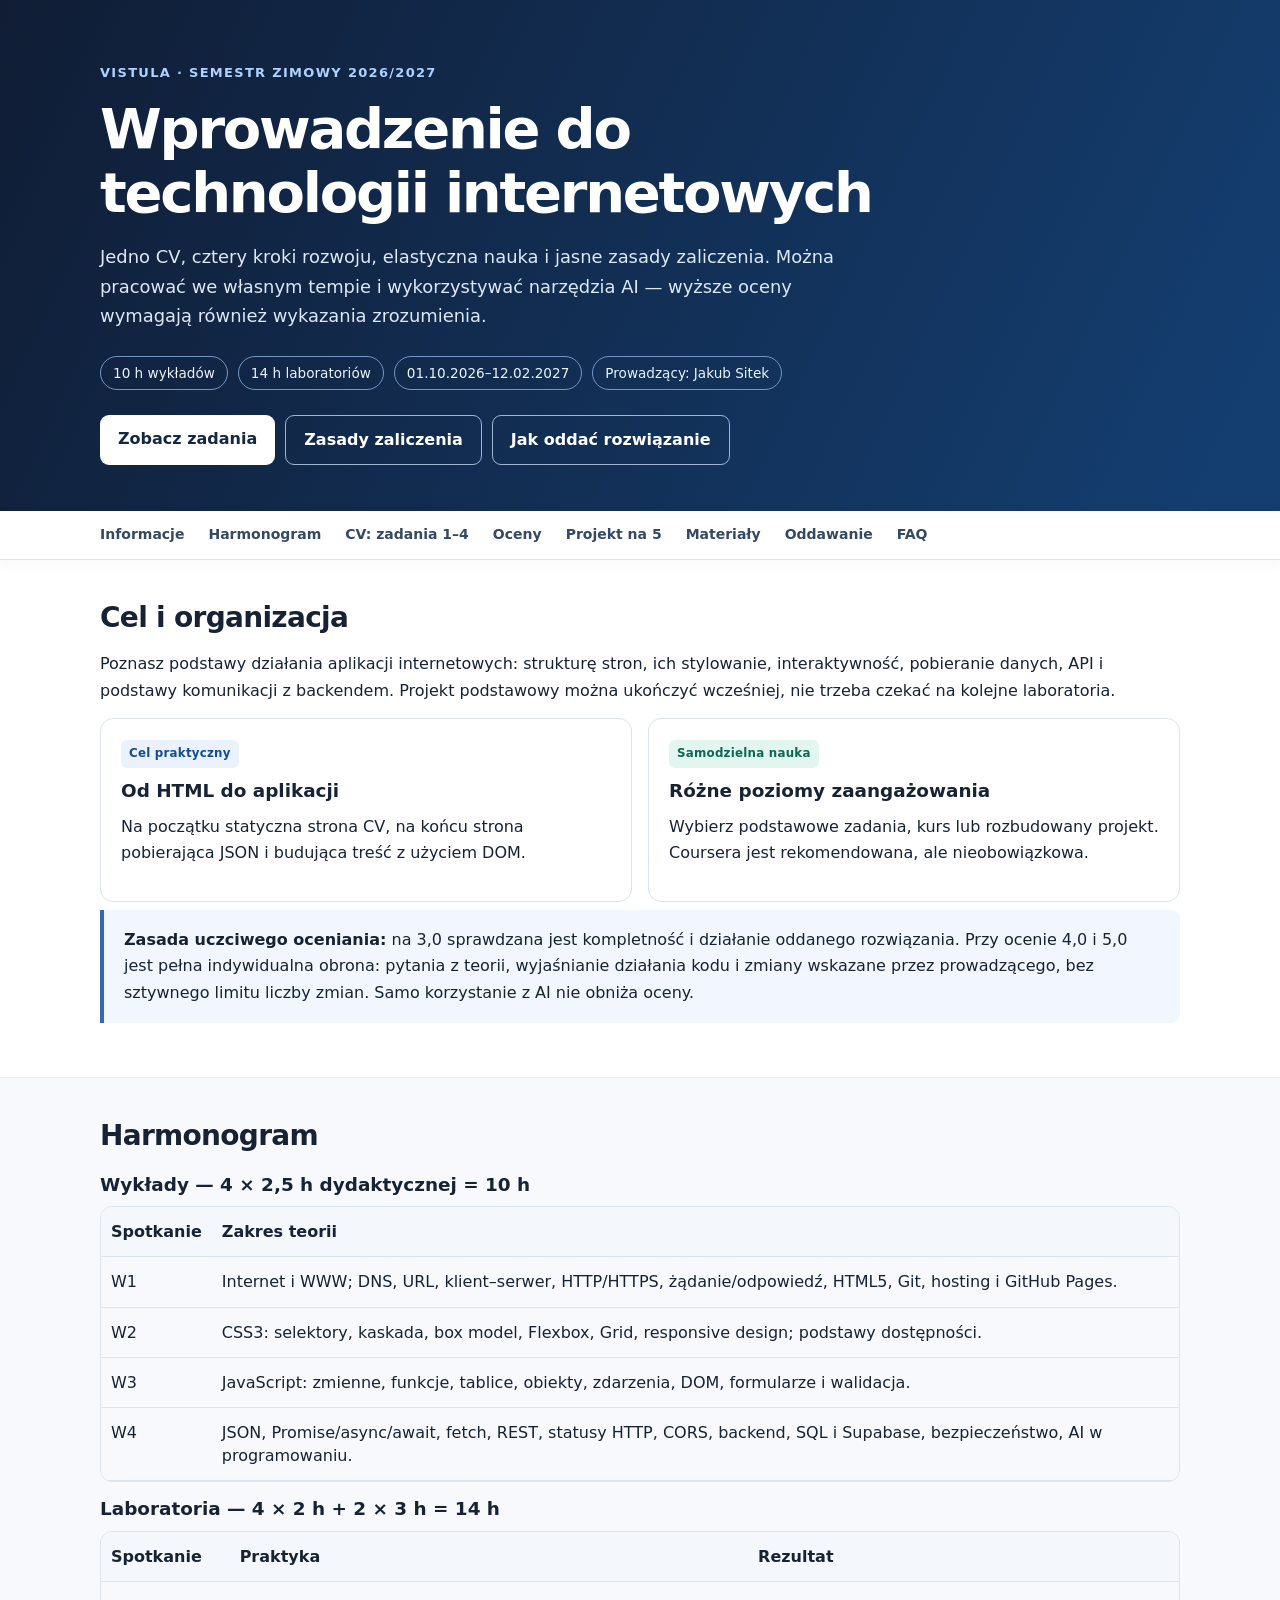
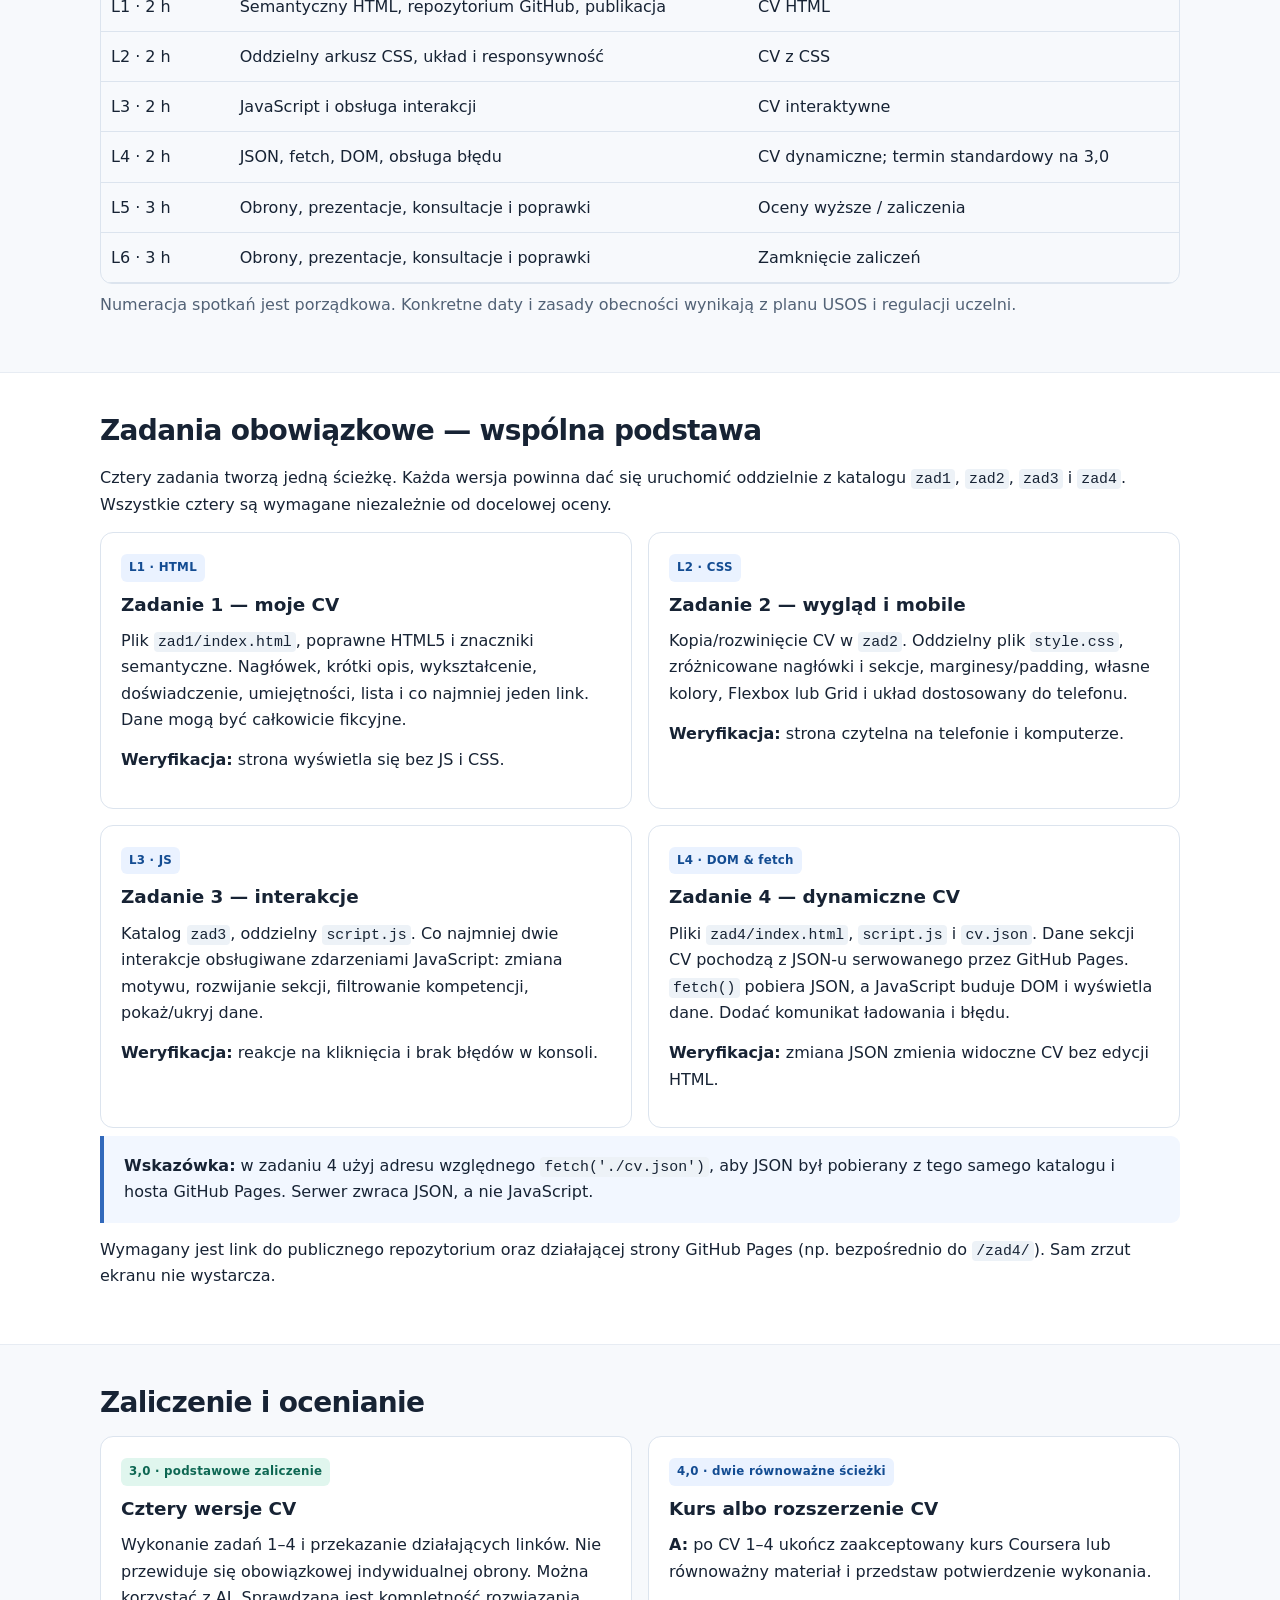
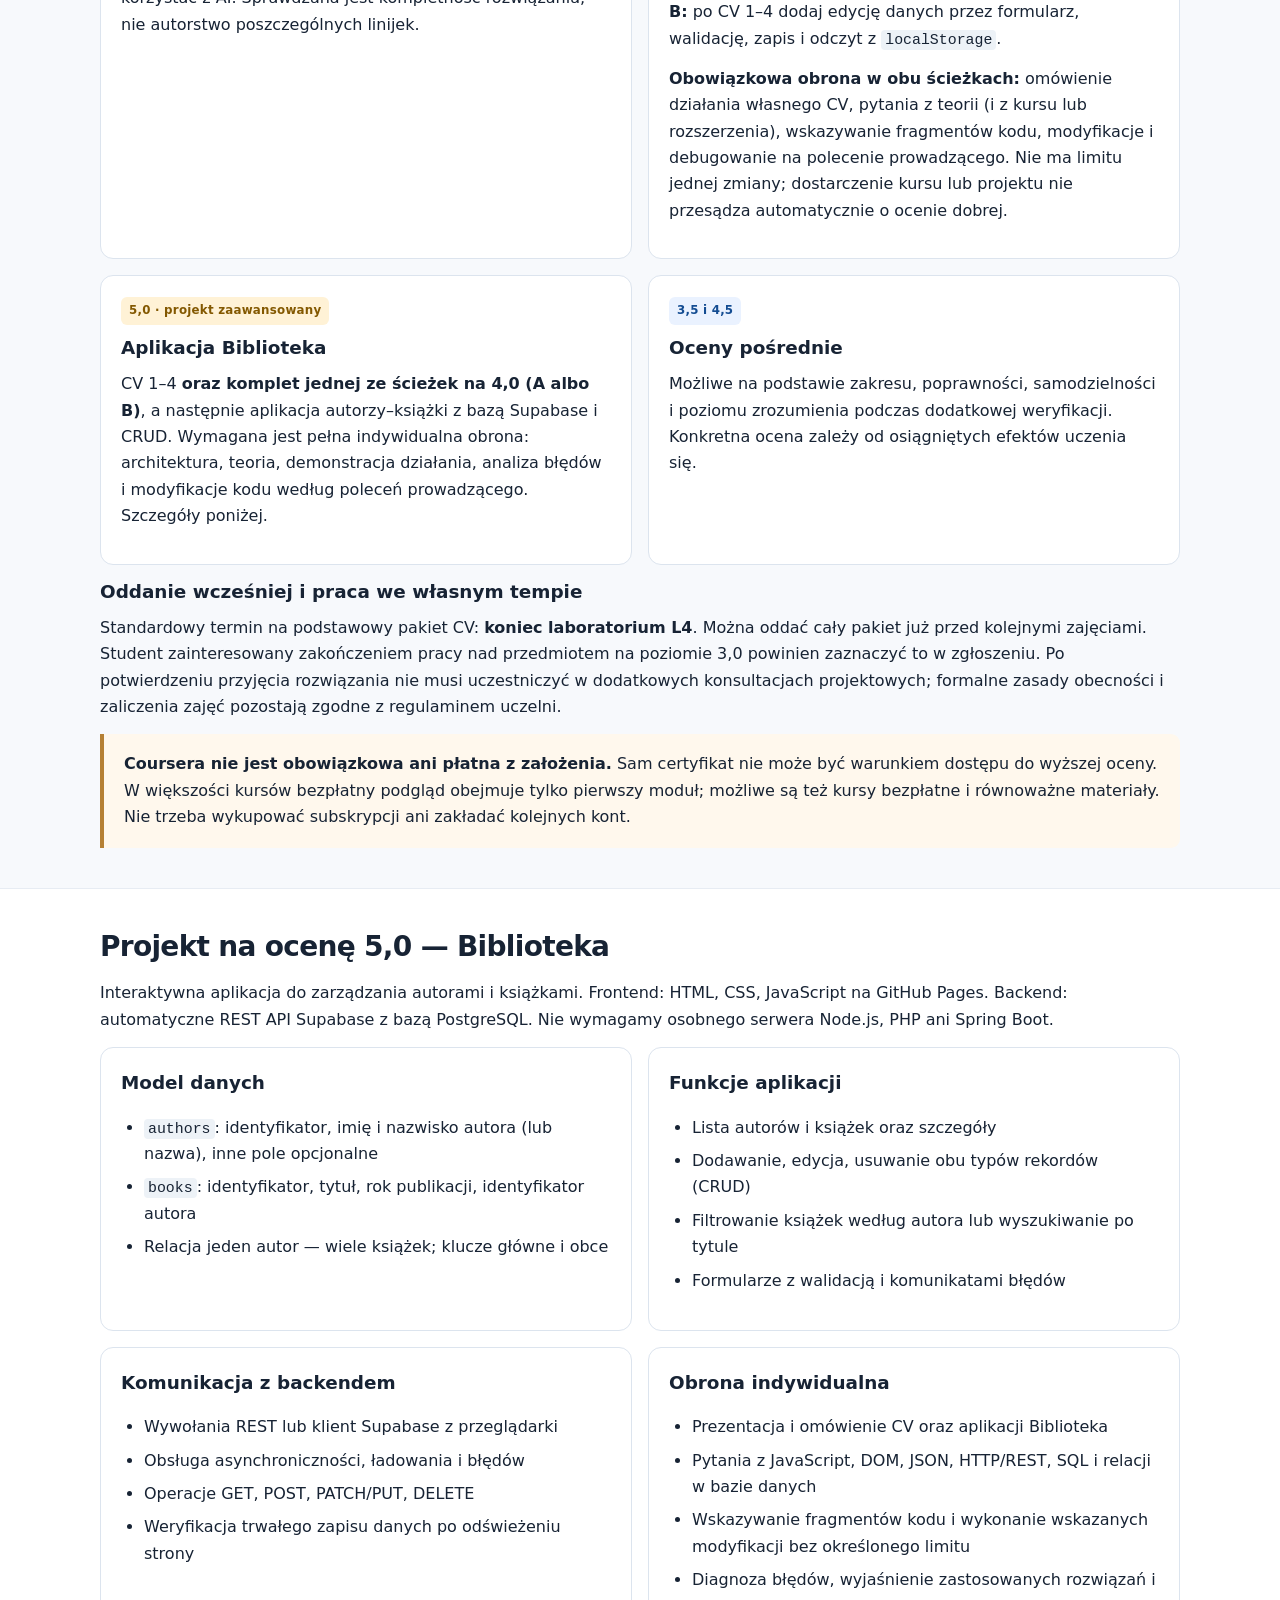
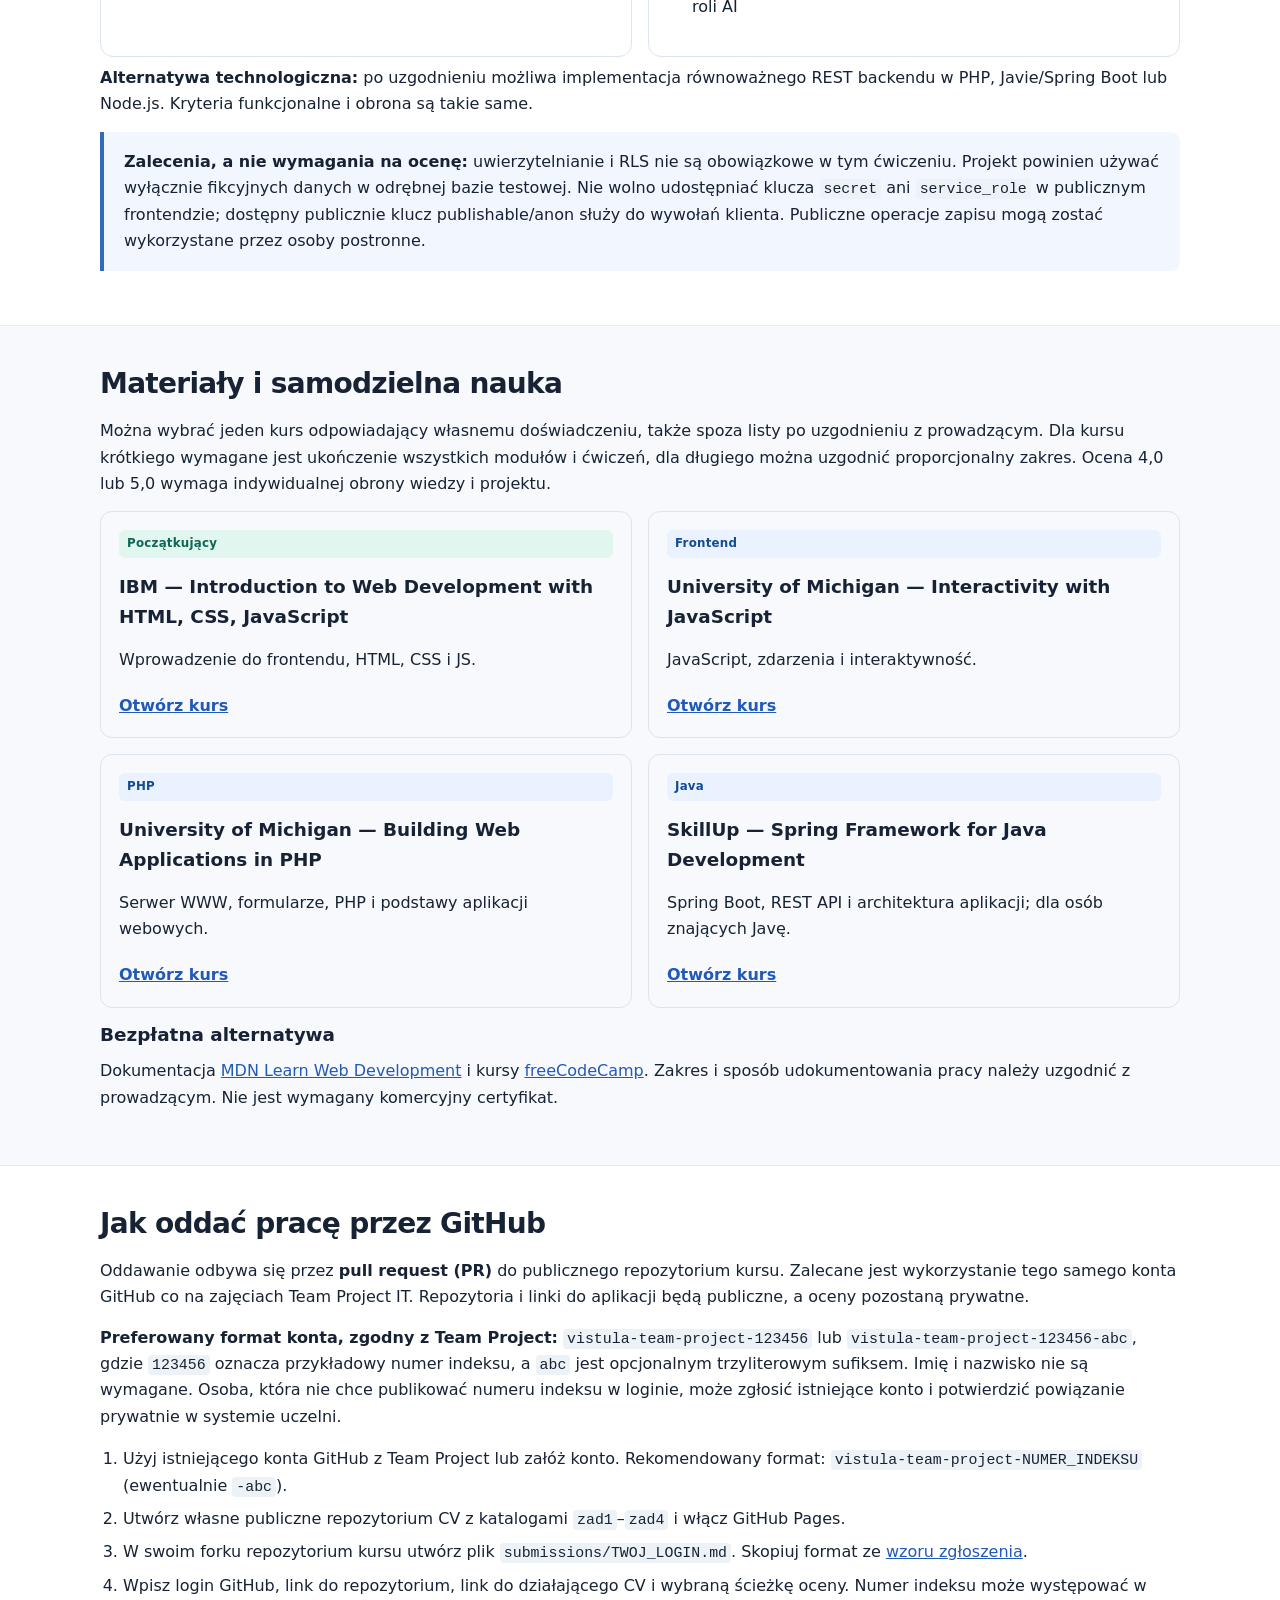
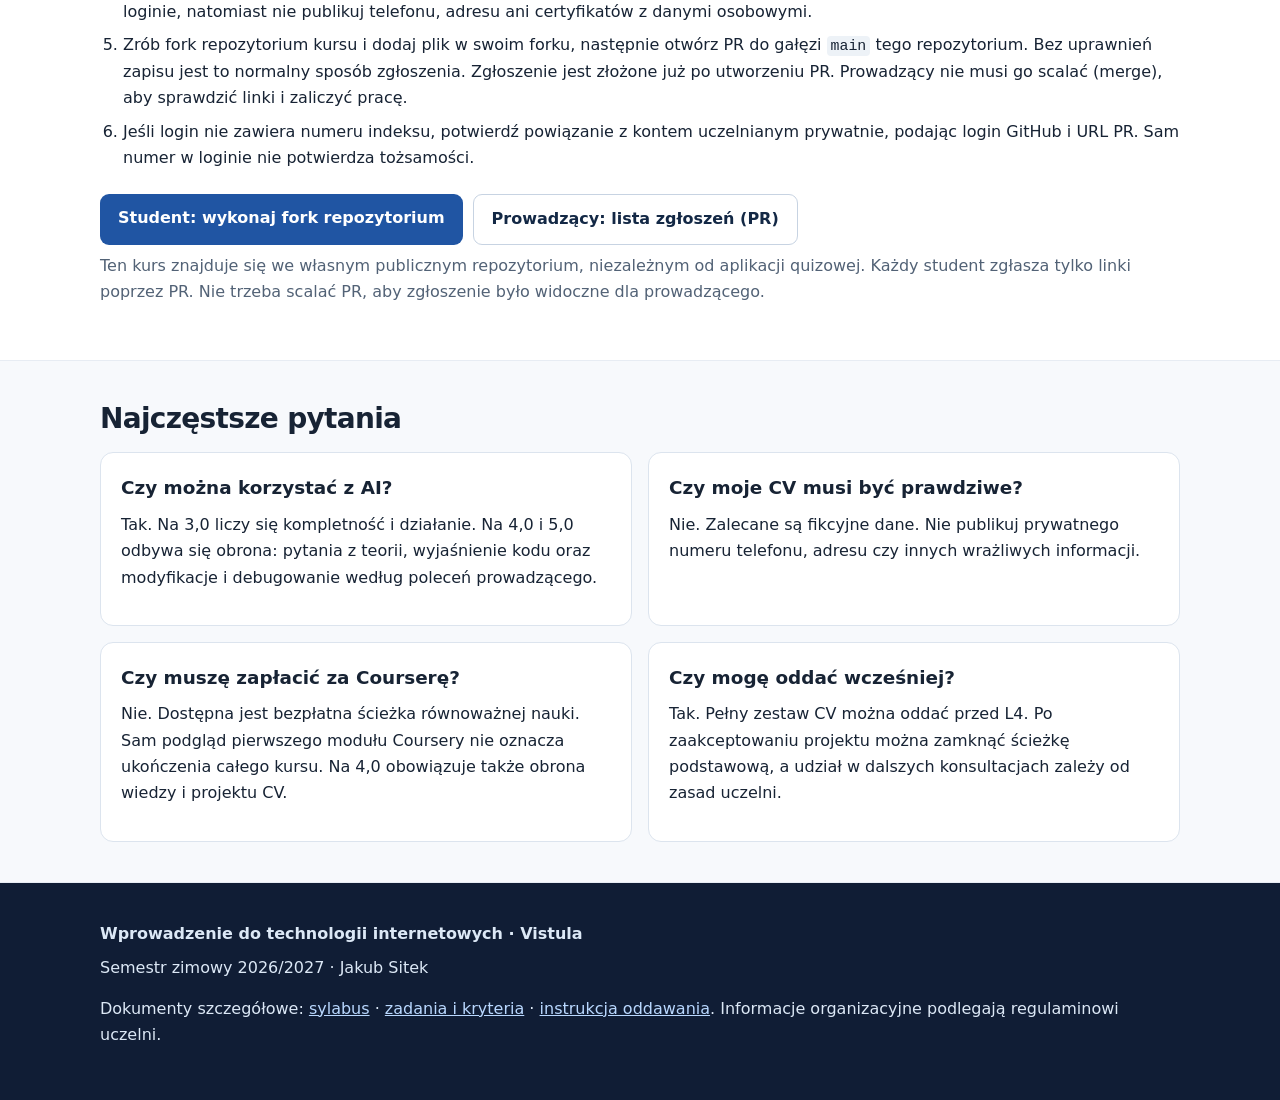
==== commit dd6a4f1b: "fix: direct students to fork, clarify PR list is for lecturer" ====
--- a/index.html
+++ b/index.html
@@ -157,12 +157,12 @@
       <ol>
         <li>Użyj istniejącego konta GitHub z Team Project lub załóż konto. Rekomendowany format: <code>vistula-team-project-NUMER_INDEKSU</code> (ewentualnie <code>-abc</code>).</li>
         <li>Utwórz własne publiczne repozytorium CV z katalogami <code>zad1</code>–<code>zad4</code> i włącz GitHub Pages.</li>
-        <li>W repozytorium kursowym przygotuj nowy plik <code>submissions/TWOJ_LOGIN.md</code>. Skopiuj format ze <a href="submissions/_TEMPLATE.md">wzoru zgłoszenia</a>.</li>
+        <li>W swoim forku repozytorium kursu utwórz plik <code>submissions/TWOJ_LOGIN.md</code>. Skopiuj format ze <a href="submissions/_TEMPLATE.md">wzoru zgłoszenia</a>.</li>
         <li>Wpisz login GitHub, link do repozytorium, link do działającego CV i wybraną ścieżkę oceny. Numer indeksu może występować w loginie, natomiast nie publikuj telefonu, adresu ani certyfikatów z danymi osobowymi.</li>
         <li>Zrób fork repozytorium kursu i dodaj plik w swoim forku, następnie otwórz PR do gałęzi <code>main</code> tego repozytorium. Bez uprawnień zapisu jest to normalny sposób zgłoszenia. Zgłoszenie jest złożone już po utworzeniu PR. Prowadzący nie musi go scalać (merge), aby sprawdzić linki i zaliczyć pracę.</li>
         <li>Jeśli login nie zawiera numeru indeksu, potwierdź powiązanie z kontem uczelnianym prywatnie, podając login GitHub i URL PR. Sam numer w loginie nie potwierdza tożsamości.</li>
       </ol>
-      <div class="actions"><a class="btn" style="background:#2055a3;color:white" href="https://github.com/jakubsitekai/vistula-web-intro-2026z/new/main/submissions" target="_blank" rel="noopener noreferrer">Przygotuj plik zgłoszenia</a><a class="btn" style="border:1px solid #c7d3e2" href="https://github.com/jakubsitekai/vistula-web-intro-2026z/pulls" target="_blank" rel="noopener noreferrer">Zgłoszenia studentów (PR)</a></div>
+      <div class="actions"><a class="btn" style="background:#2055a3;color:white" href="https://github.com/jakubsitekai/vistula-web-intro-2026z/fork" target="_blank" rel="noopener noreferrer">Student: wykonaj fork repozytorium</a><a class="btn" style="border:1px solid #c7d3e2" href="https://github.com/jakubsitekai/vistula-web-intro-2026z/pulls" target="_blank" rel="noopener noreferrer">Prowadzący: lista zgłoszeń (PR)</a></div>
       <p class="muted">Ten kurs znajduje się we własnym publicznym repozytorium, niezależnym od aplikacji quizowej. Każdy student zgłasza tylko linki poprzez PR. Nie trzeba scalać PR, aby zgłoszenie było widoczne dla prowadzącego.</p>
     </div></section>
 
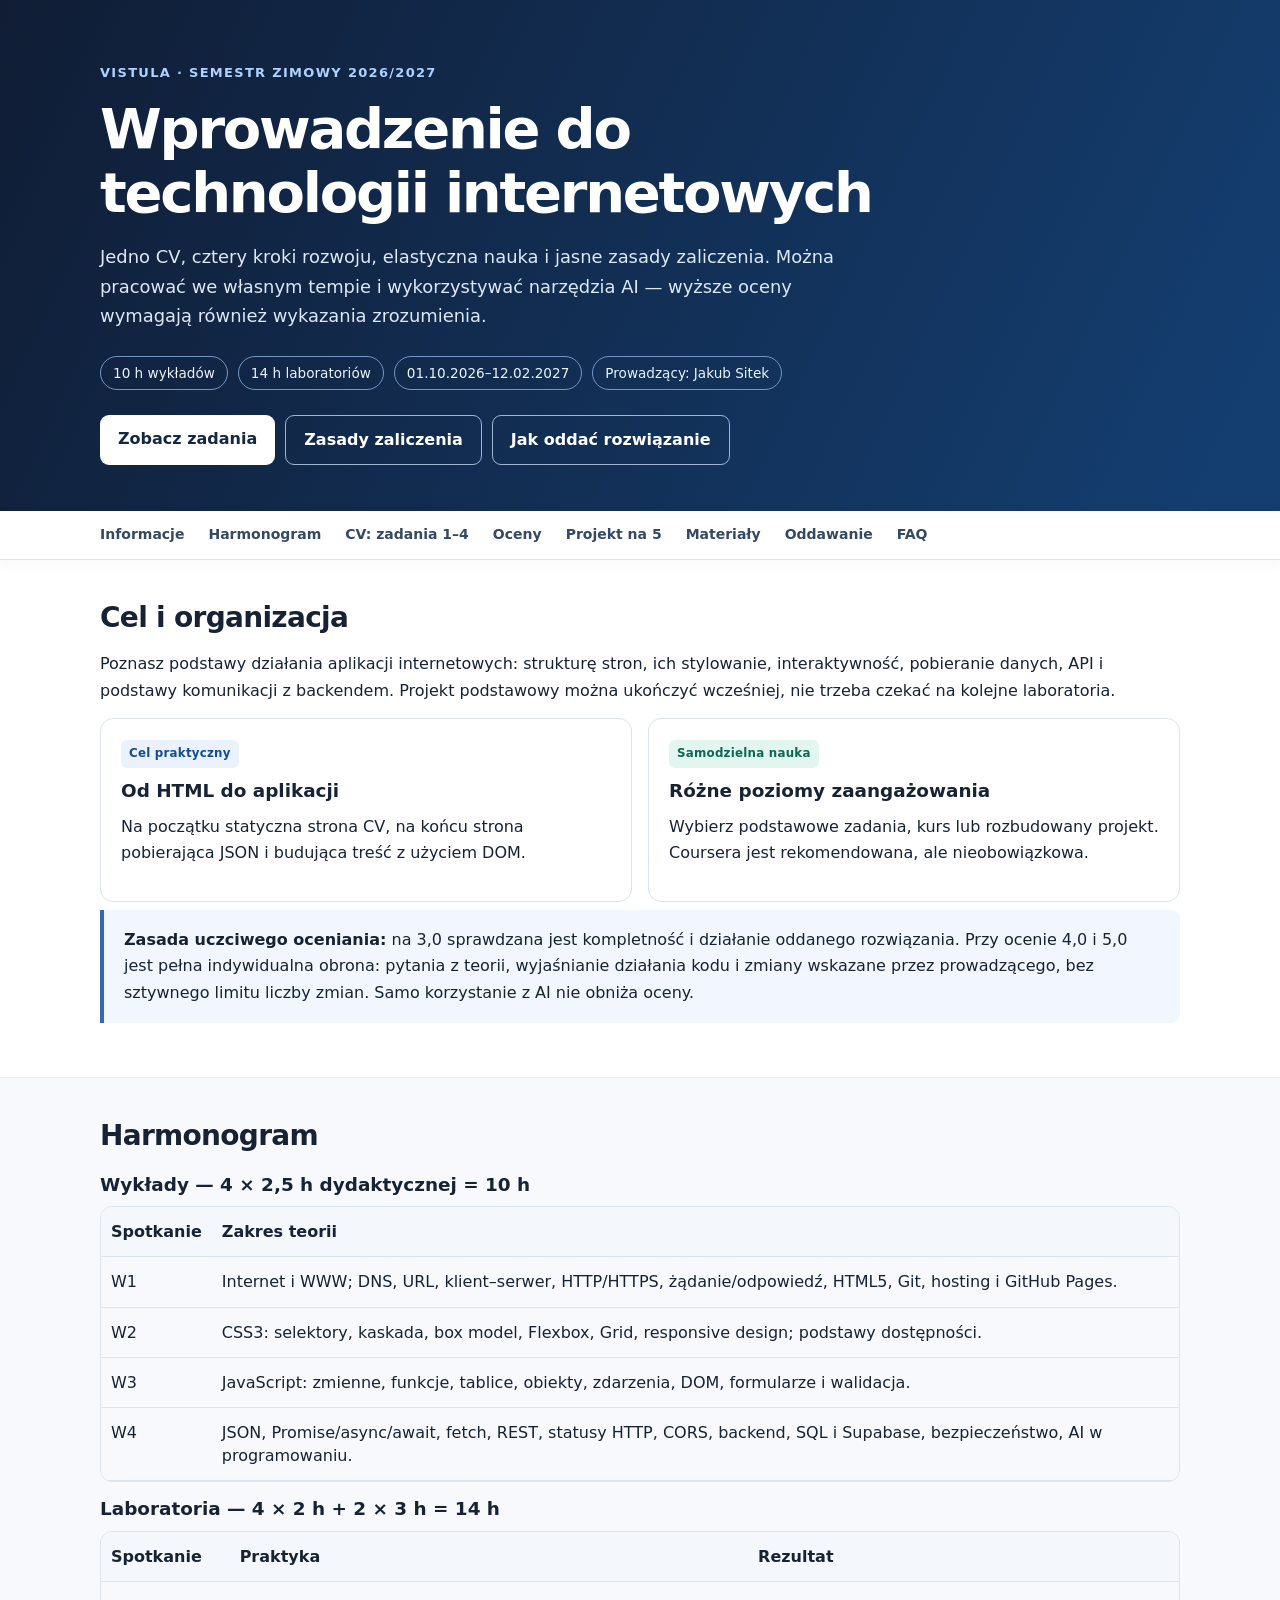
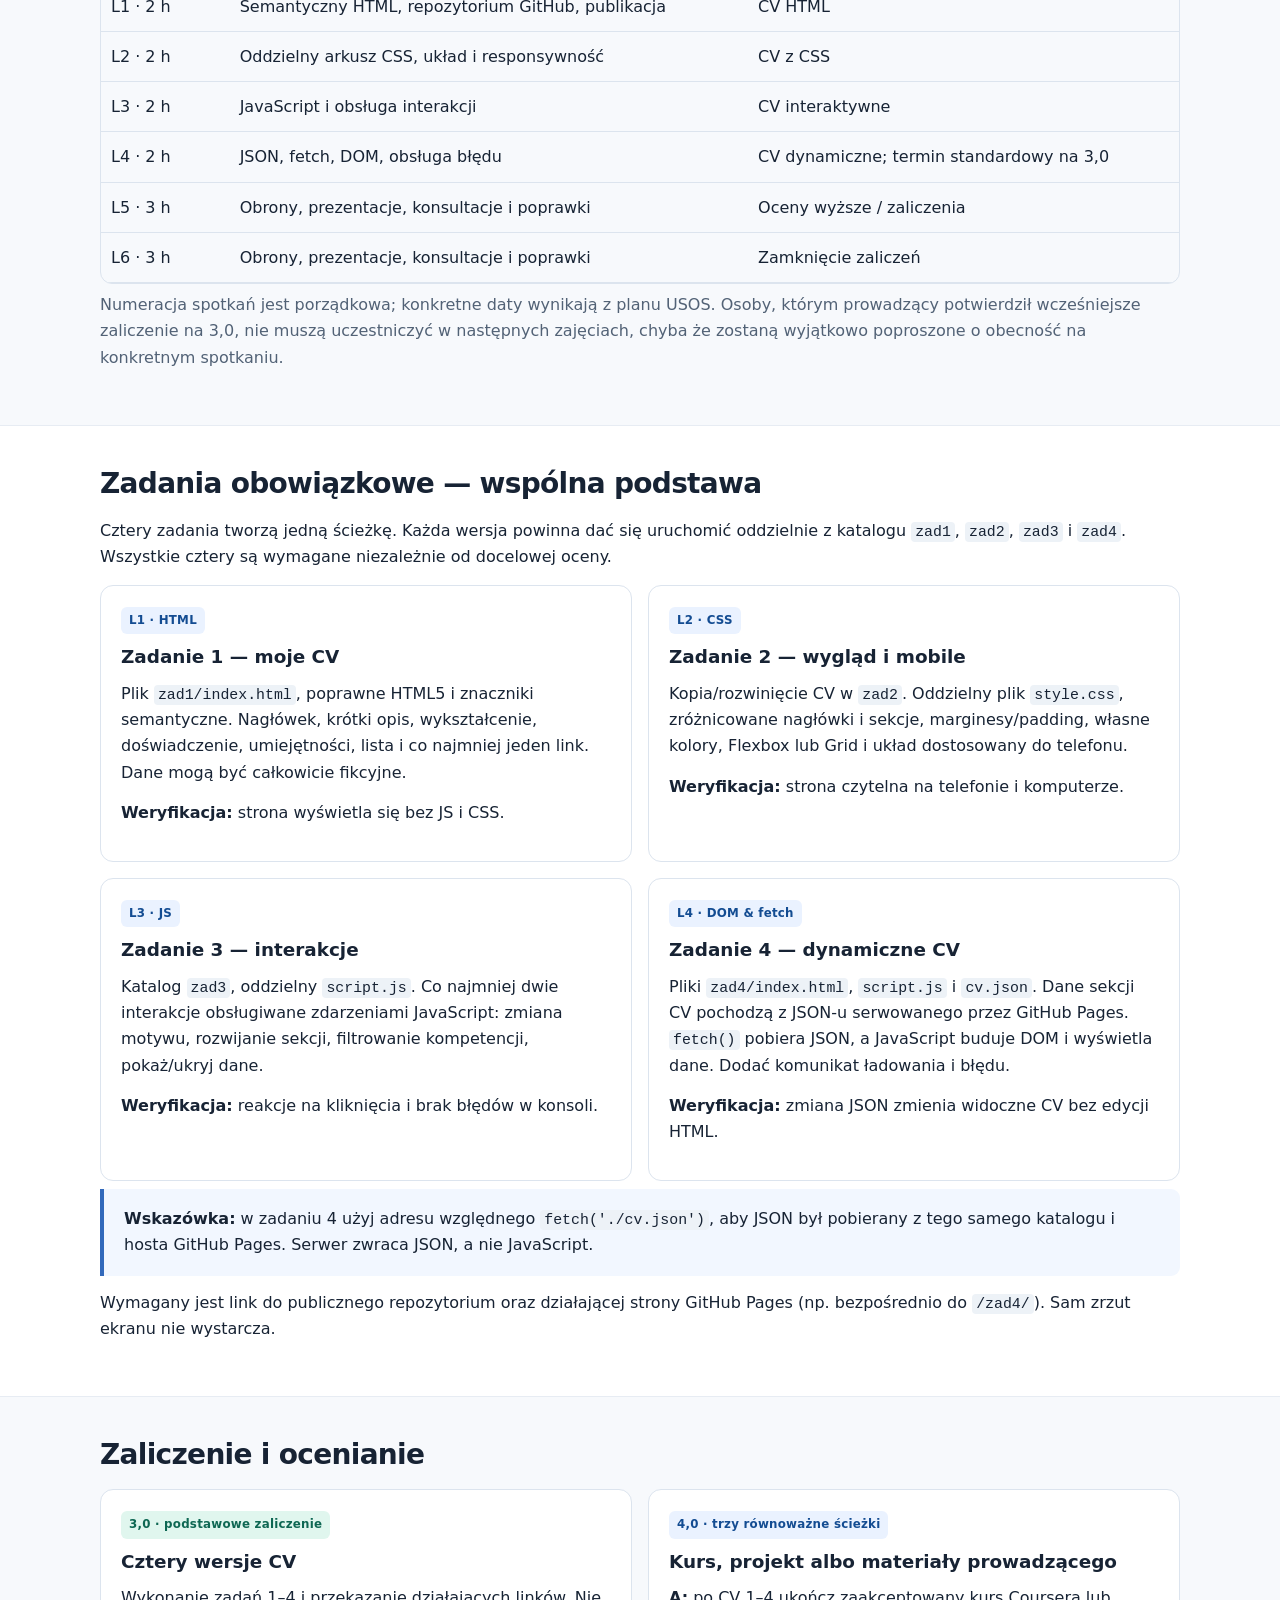
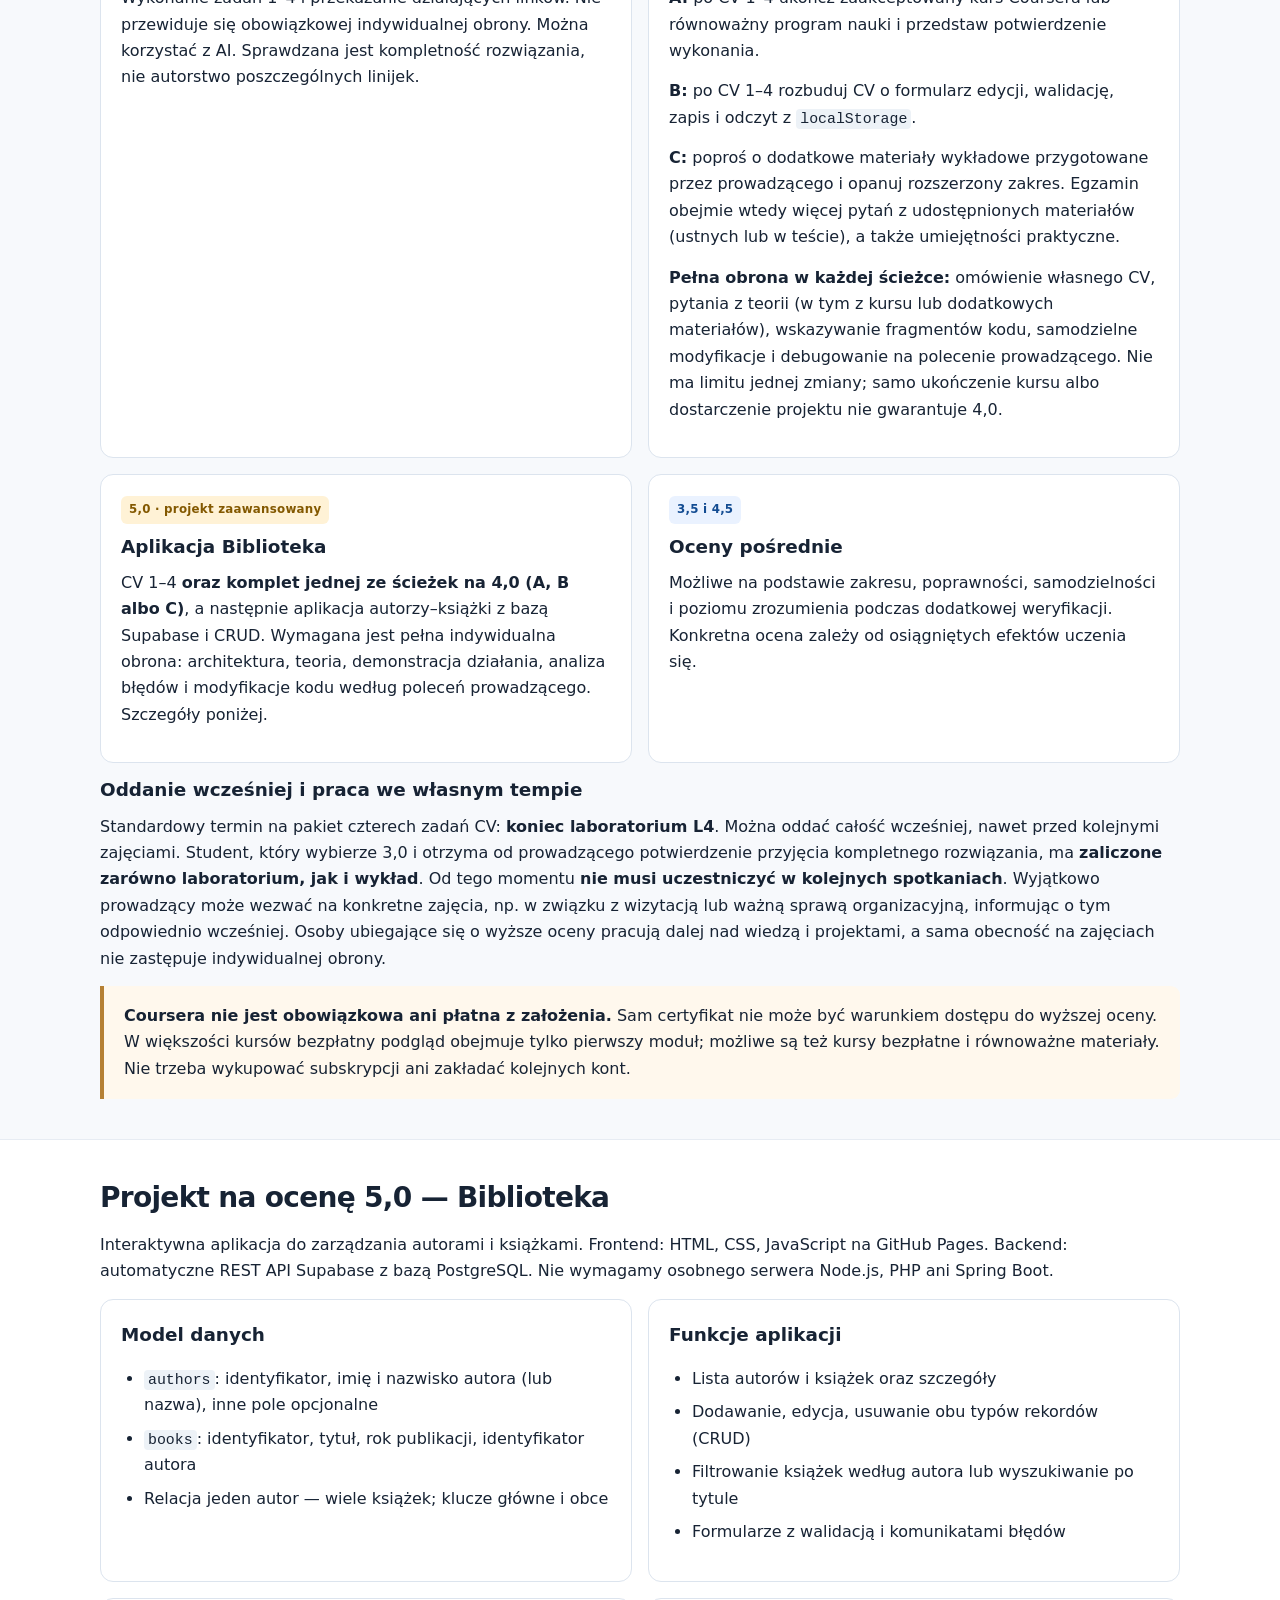
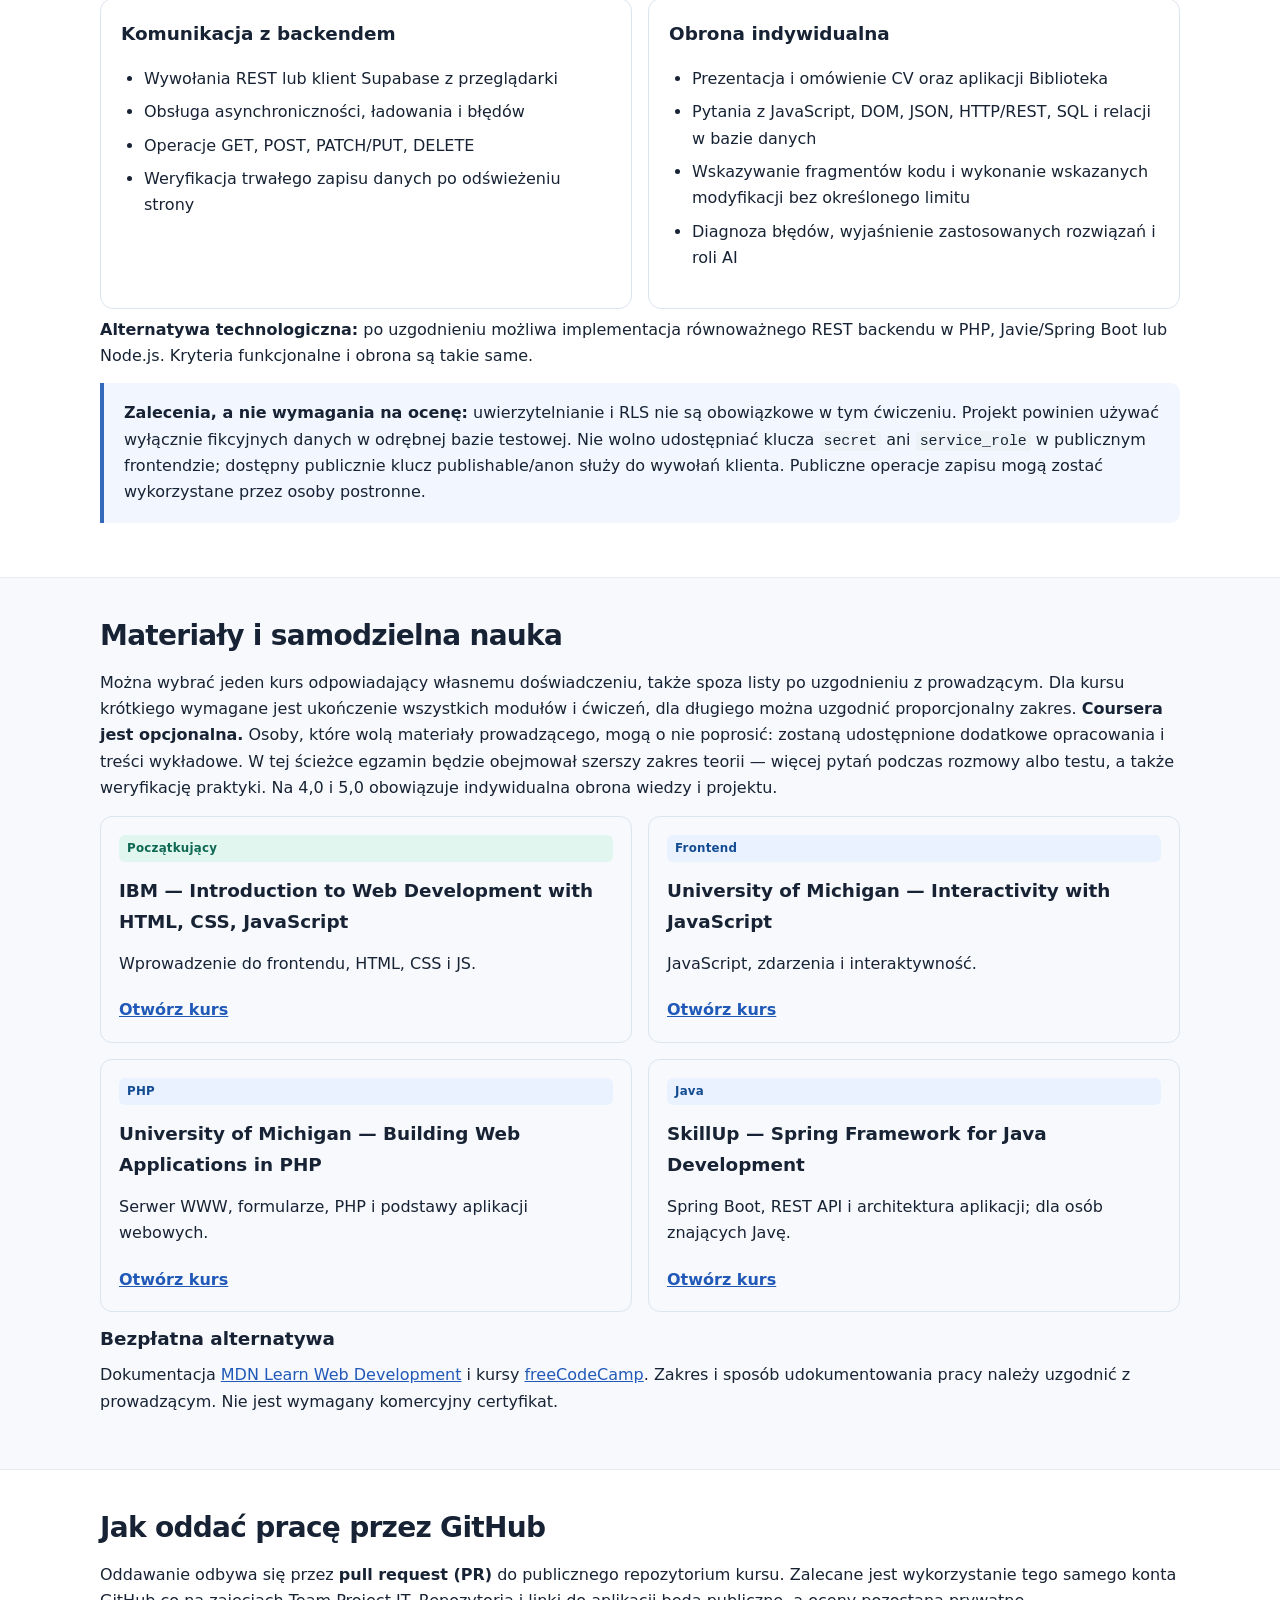
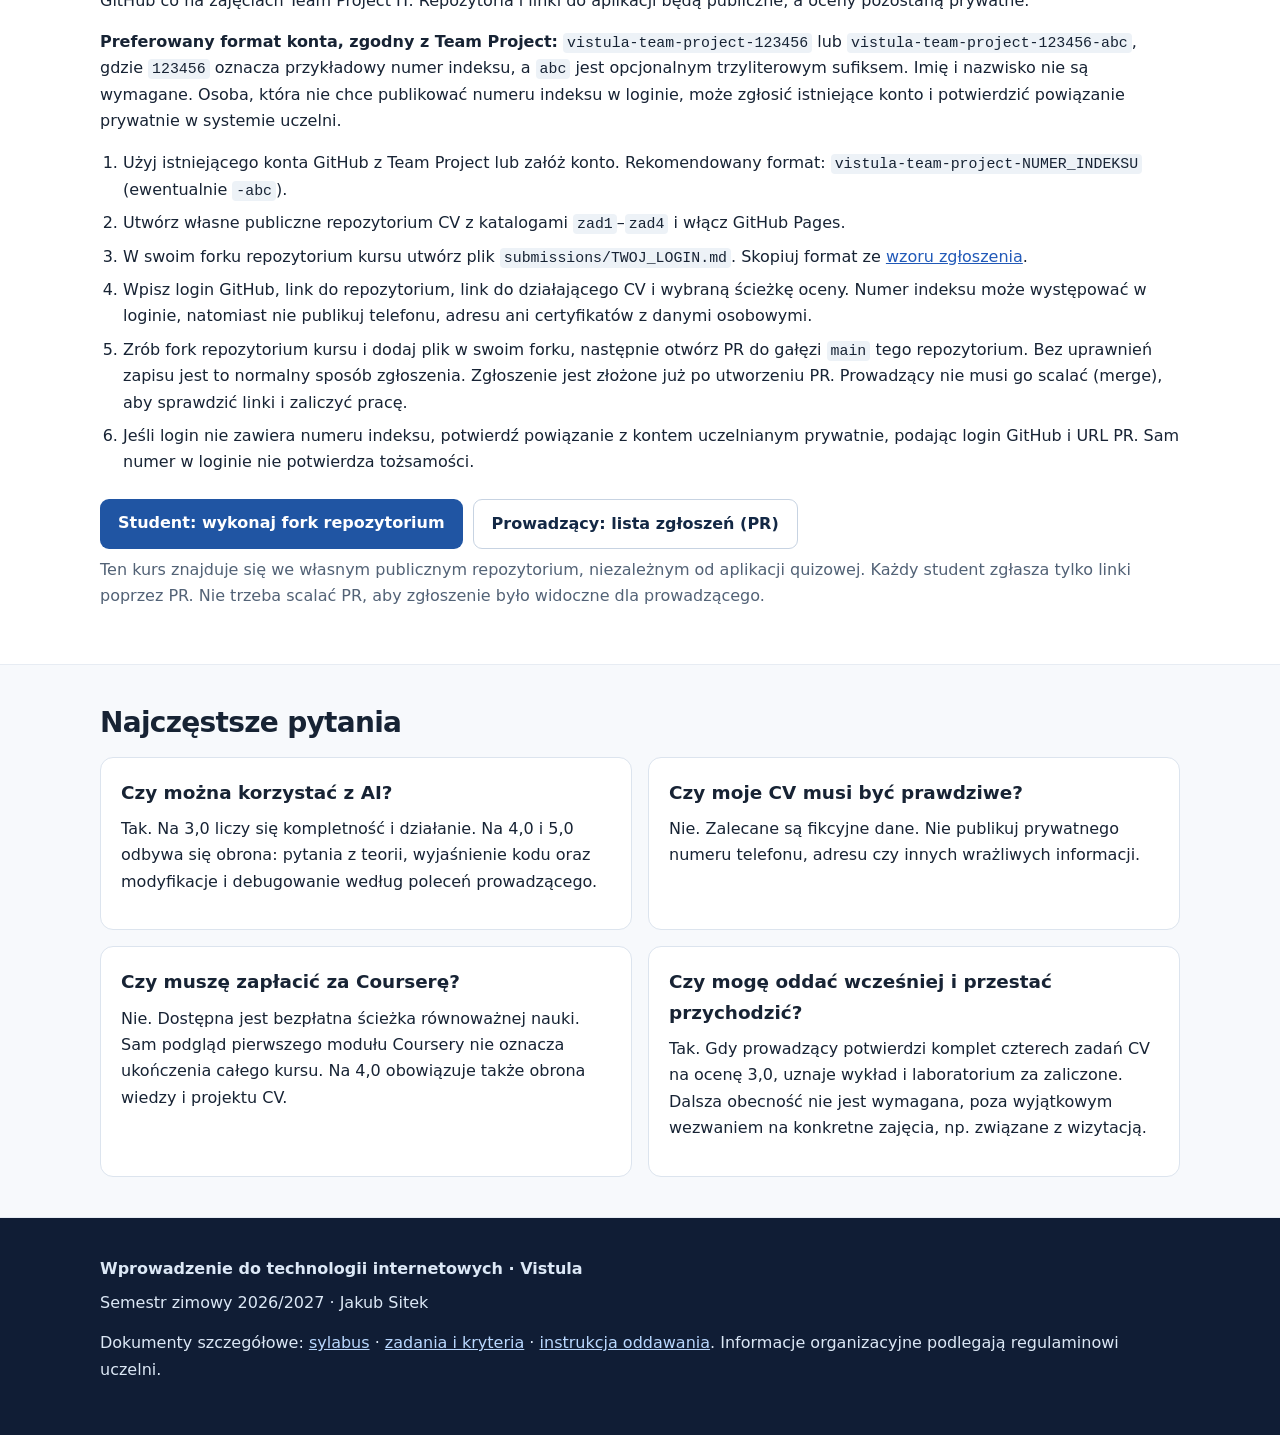
==== commit 595be0ce: "docs: early full-course credit for CV and alternative lecturer materials with wider exam" ====
--- a/index.html
+++ b/index.html
@@ -97,7 +97,7 @@
       <tr><td>L5 · 3 h</td><td>Obrony, prezentacje, konsultacje i poprawki</td><td>Oceny wyższe / zaliczenia</td></tr>
       <tr><td>L6 · 3 h</td><td>Obrony, prezentacje, konsultacje i poprawki</td><td>Zamknięcie zaliczeń</td></tr>
       </tbody></table></div>
-      <p class="muted">Numeracja spotkań jest porządkowa. Konkretne daty i zasady obecności wynikają z planu USOS i regulacji uczelni.</p>
+      <p class="muted">Numeracja spotkań jest porządkowa; konkretne daty wynikają z planu USOS. Osoby, którym prowadzący potwierdził wcześniejsze zaliczenie na 3,0, nie muszą uczestniczyć w następnych zajęciach, chyba że zostaną wyjątkowo poproszone o obecność na konkretnym spotkaniu.</p>
     </div></section>
 
     <section id="zadania"><div class="wrap">
@@ -117,12 +117,12 @@
       <h2>Zaliczenie i ocenianie</h2>
       <div class="grid">
         <div class="card"><span class="tag good">3,0 · podstawowe zaliczenie</span><h3>Cztery wersje CV</h3><p>Wykonanie zadań 1–4 i przekazanie działających linków. Nie przewiduje się obowiązkowej indywidualnej obrony. Można korzystać z AI. Sprawdzana jest kompletność rozwiązania, nie autorstwo poszczególnych linijek.</p></div>
-        <div class="card"><span class="tag">4,0 · dwie równoważne ścieżki</span><h3>Kurs albo rozszerzenie CV</h3><p><strong>A:</strong> po CV 1–4 ukończ zaakceptowany kurs Coursera lub równoważny materiał i przedstaw potwierdzenie wykonania.</p><p><strong>B:</strong> po CV 1–4 dodaj edycję danych przez formularz, walidację, zapis i odczyt z <code>localStorage</code>.</p><p><strong>Obowiązkowa obrona w obu ścieżkach:</strong> omówienie działania własnego CV, pytania z teorii (i z kursu lub rozszerzenia), wskazywanie fragmentów kodu, modyfikacje i debugowanie na polecenie prowadzącego. Nie ma limitu jednej zmiany; dostarczenie kursu lub projektu nie przesądza automatycznie o ocenie dobrej.</p></div>
-        <div class="card"><span class="tag gold">5,0 · projekt zaawansowany</span><h3>Aplikacja Biblioteka</h3><p>CV 1–4 <strong>oraz komplet jednej ze ścieżek na 4,0 (A albo B)</strong>, a następnie aplikacja autorzy–książki z bazą Supabase i CRUD. Wymagana jest pełna indywidualna obrona: architektura, teoria, demonstracja działania, analiza błędów i modyfikacje kodu według poleceń prowadzącego. Szczegóły poniżej.</p></div>
+        <div class="card"><span class="tag">4,0 · trzy równoważne ścieżki</span><h3>Kurs, projekt albo materiały prowadzącego</h3><p><strong>A:</strong> po CV 1–4 ukończ zaakceptowany kurs Coursera lub równoważny program nauki i przedstaw potwierdzenie wykonania.</p><p><strong>B:</strong> po CV 1–4 rozbuduj CV o formularz edycji, walidację, zapis i odczyt z <code>localStorage</code>.</p><p><strong>C:</strong> poproś o dodatkowe materiały wykładowe przygotowane przez prowadzącego i opanuj rozszerzony zakres. Egzamin obejmie wtedy więcej pytań z udostępnionych materiałów (ustnych lub w teście), a także umiejętności praktyczne.</p><p><strong>Pełna obrona w każdej ścieżce:</strong> omówienie własnego CV, pytania z teorii (w tym z kursu lub dodatkowych materiałów), wskazywanie fragmentów kodu, samodzielne modyfikacje i debugowanie na polecenie prowadzącego. Nie ma limitu jednej zmiany; samo ukończenie kursu albo dostarczenie projektu nie gwarantuje 4,0.</p></div>
+        <div class="card"><span class="tag gold">5,0 · projekt zaawansowany</span><h3>Aplikacja Biblioteka</h3><p>CV 1–4 <strong>oraz komplet jednej ze ścieżek na 4,0 (A, B albo C)</strong>, a następnie aplikacja autorzy–książki z bazą Supabase i CRUD. Wymagana jest pełna indywidualna obrona: architektura, teoria, demonstracja działania, analiza błędów i modyfikacje kodu według poleceń prowadzącego. Szczegóły poniżej.</p></div>
         <div class="card"><span class="tag">3,5 i 4,5</span><h3>Oceny pośrednie</h3><p>Możliwe na podstawie zakresu, poprawności, samodzielności i poziomu zrozumienia podczas dodatkowej weryfikacji. Konkretna ocena zależy od osiągniętych efektów uczenia się.</p></div>
       </div>
       <h3>Oddanie wcześniej i praca we własnym tempie</h3>
-      <p>Standardowy termin na podstawowy pakiet CV: <strong>koniec laboratorium L4</strong>. Można oddać cały pakiet już przed kolejnymi zajęciami. Student zainteresowany zakończeniem pracy nad przedmiotem na poziomie 3,0 powinien zaznaczyć to w zgłoszeniu. Po potwierdzeniu przyjęcia rozwiązania nie musi uczestniczyć w dodatkowych konsultacjach projektowych; formalne zasady obecności i zaliczenia zajęć pozostają zgodne z regulaminem uczelni.</p>
+      <p>Standardowy termin na pakiet czterech zadań CV: <strong>koniec laboratorium L4</strong>. Można oddać całość wcześniej, nawet przed kolejnymi zajęciami. Student, który wybierze 3,0 i otrzyma od prowadzącego potwierdzenie przyjęcia kompletnego rozwiązania, ma <strong>zaliczone zarówno laboratorium, jak i wykład</strong>. Od tego momentu <strong>nie musi uczestniczyć w kolejnych spotkaniach</strong>. Wyjątkowo prowadzący może wezwać na konkretne zajęcia, np. w związku z wizytacją lub ważną sprawą organizacyjną, informując o tym odpowiednio wcześniej. Osoby ubiegające się o wyższe oceny pracują dalej nad wiedzą i projektami, a sama obecność na zajęciach nie zastępuje indywidualnej obrony.</p>
       <div class="warn"><strong>Coursera nie jest obowiązkowa ani płatna z założenia.</strong> Sam certyfikat nie może być warunkiem dostępu do wyższej oceny. W większości kursów bezpłatny podgląd obejmuje tylko pierwszy moduł; możliwe są też kursy bezpłatne i równoważne materiały. Nie trzeba wykupować subskrypcji ani zakładać kolejnych kont.</div>
     </div></section>
 
@@ -140,7 +140,7 @@
 
     <section id="kursy" class="subtle"><div class="wrap">
       <h2>Materiały i samodzielna nauka</h2>
-      <p>Można wybrać jeden kurs odpowiadający własnemu doświadczeniu, także spoza listy po uzgodnieniu z prowadzącym. Dla kursu krótkiego wymagane jest ukończenie wszystkich modułów i ćwiczeń, dla długiego można uzgodnić proporcjonalny zakres. Ocena 4,0 lub 5,0 wymaga indywidualnej obrony wiedzy i projektu.</p>
+      <p>Można wybrać jeden kurs odpowiadający własnemu doświadczeniu, także spoza listy po uzgodnieniu z prowadzącym. Dla kursu krótkiego wymagane jest ukończenie wszystkich modułów i ćwiczeń, dla długiego można uzgodnić proporcjonalny zakres. <strong>Coursera jest opcjonalna.</strong> Osoby, które wolą materiały prowadzącego, mogą o nie poprosić: zostaną udostępnione dodatkowe opracowania i treści wykładowe. W tej ścieżce egzamin będzie obejmował szerszy zakres teorii — więcej pytań podczas rozmowy albo testu, a także weryfikację praktyki. Na 4,0 i 5,0 obowiązuje indywidualna obrona wiedzy i projektu.</p>
       <div class="grid">
         <div class="course"><span class="tag good">Początkujący</span><h3>IBM — Introduction to Web Development with HTML, CSS, JavaScript</h3><p>Wprowadzenie do frontendu, HTML, CSS i JS.</p><a href="https://www.coursera.org/learn/introduction-to-web-development-with-html-css-javacript" target="_blank" rel="noopener noreferrer">Otwórz kurs</a></div>
         <div class="course"><span class="tag">Frontend</span><h3>University of Michigan — Interactivity with JavaScript</h3><p>JavaScript, zdarzenia i interaktywność.</p><a href="https://www.coursera.org/learn/javascript" target="_blank" rel="noopener noreferrer">Otwórz kurs</a></div>
@@ -172,7 +172,7 @@
         <div class="card"><h3>Czy można korzystać z AI?</h3><p>Tak. Na 3,0 liczy się kompletność i działanie. Na 4,0 i 5,0 odbywa się obrona: pytania z teorii, wyjaśnienie kodu oraz modyfikacje i debugowanie według poleceń prowadzącego.</p></div>
         <div class="card"><h3>Czy moje CV musi być prawdziwe?</h3><p>Nie. Zalecane są fikcyjne dane. Nie publikuj prywatnego numeru telefonu, adresu czy innych wrażliwych informacji.</p></div>
         <div class="card"><h3>Czy muszę zapłacić za Courserę?</h3><p>Nie. Dostępna jest bezpłatna ścieżka równoważnej nauki. Sam podgląd pierwszego modułu Coursery nie oznacza ukończenia całego kursu. Na 4,0 obowiązuje także obrona wiedzy i projektu CV.</p></div>
-        <div class="card"><h3>Czy mogę oddać wcześniej?</h3><p>Tak. Pełny zestaw CV można oddać przed L4. Po zaakceptowaniu projektu można zamknąć ścieżkę podstawową, a udział w dalszych konsultacjach zależy od zasad uczelni.</p></div>
+        <div class="card"><h3>Czy mogę oddać wcześniej i przestać przychodzić?</h3><p>Tak. Gdy prowadzący potwierdzi komplet czterech zadań CV na ocenę 3,0, uznaje wykład i laboratorium za zaliczone. Dalsza obecność nie jest wymagana, poza wyjątkowym wezwaniem na konkretne zajęcia, np. związane z wizytacją.</p></div>
       </div>
     </div></section>
   </main>
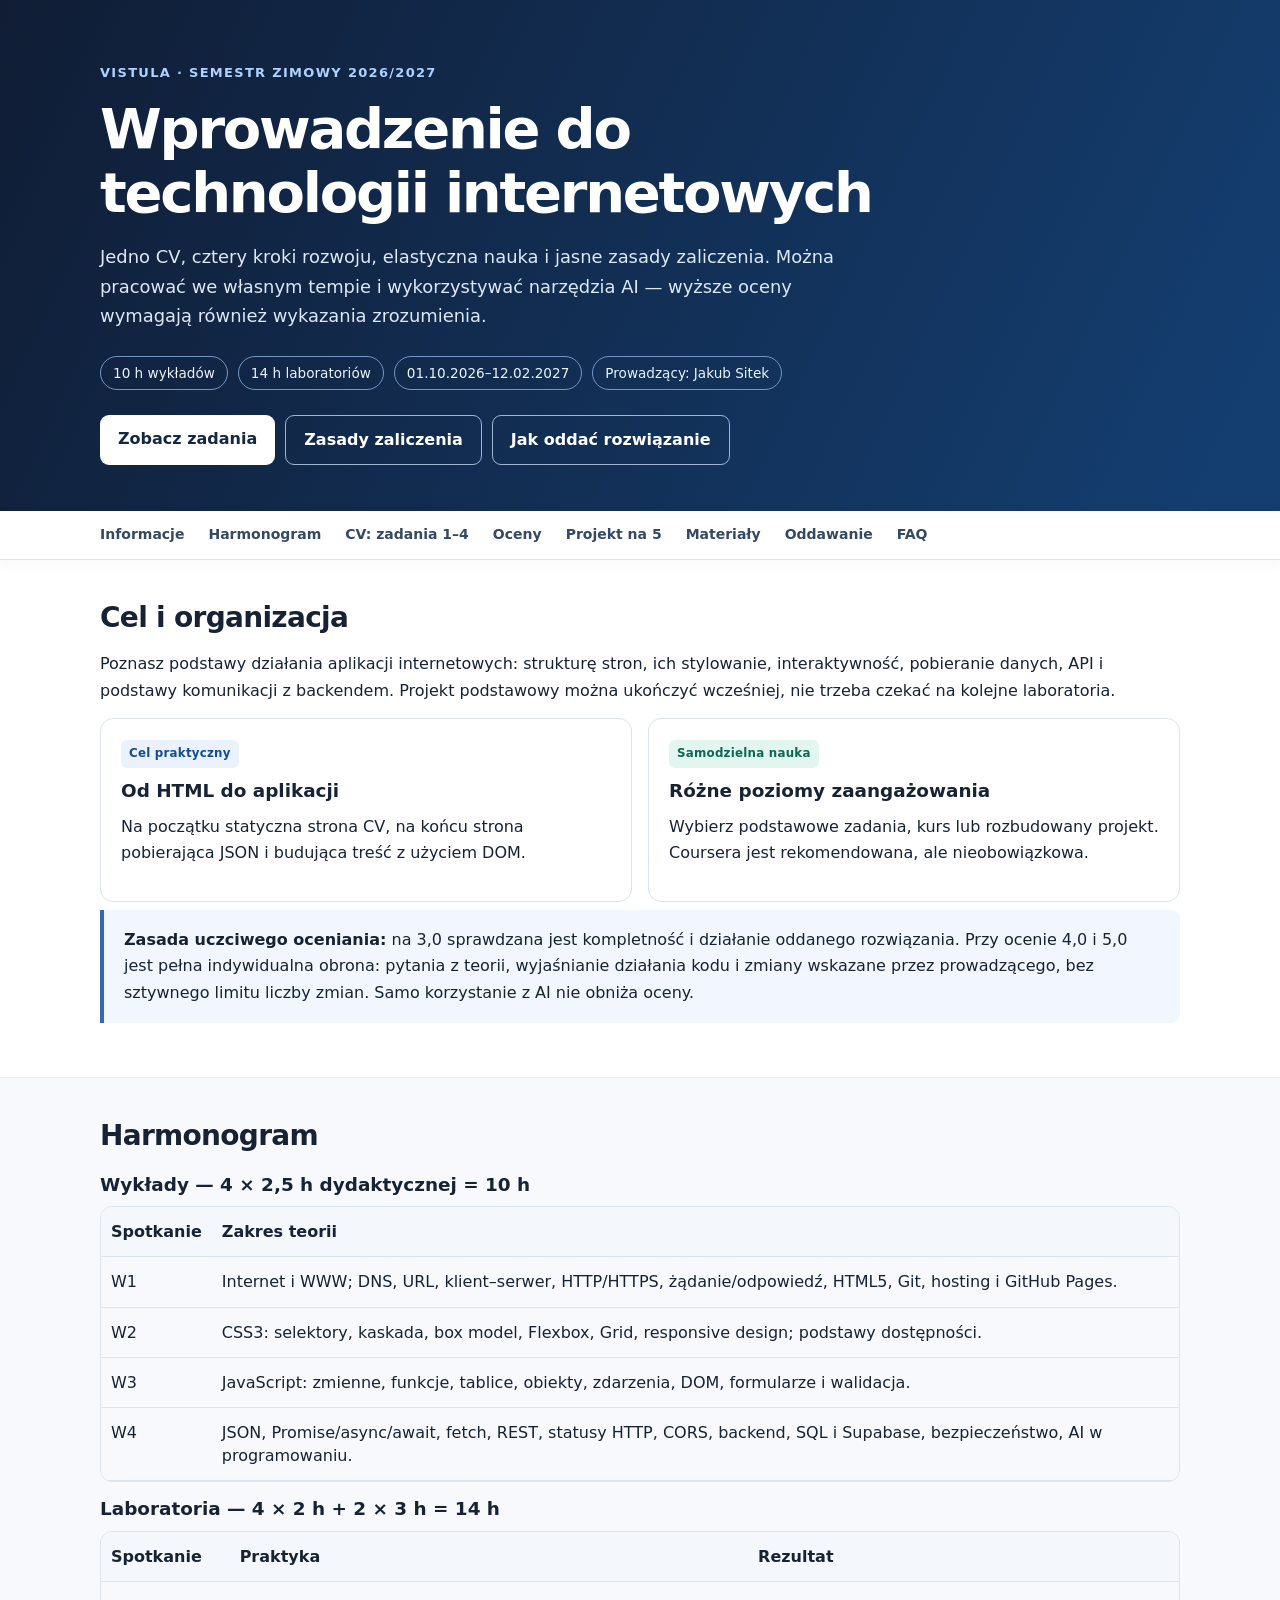
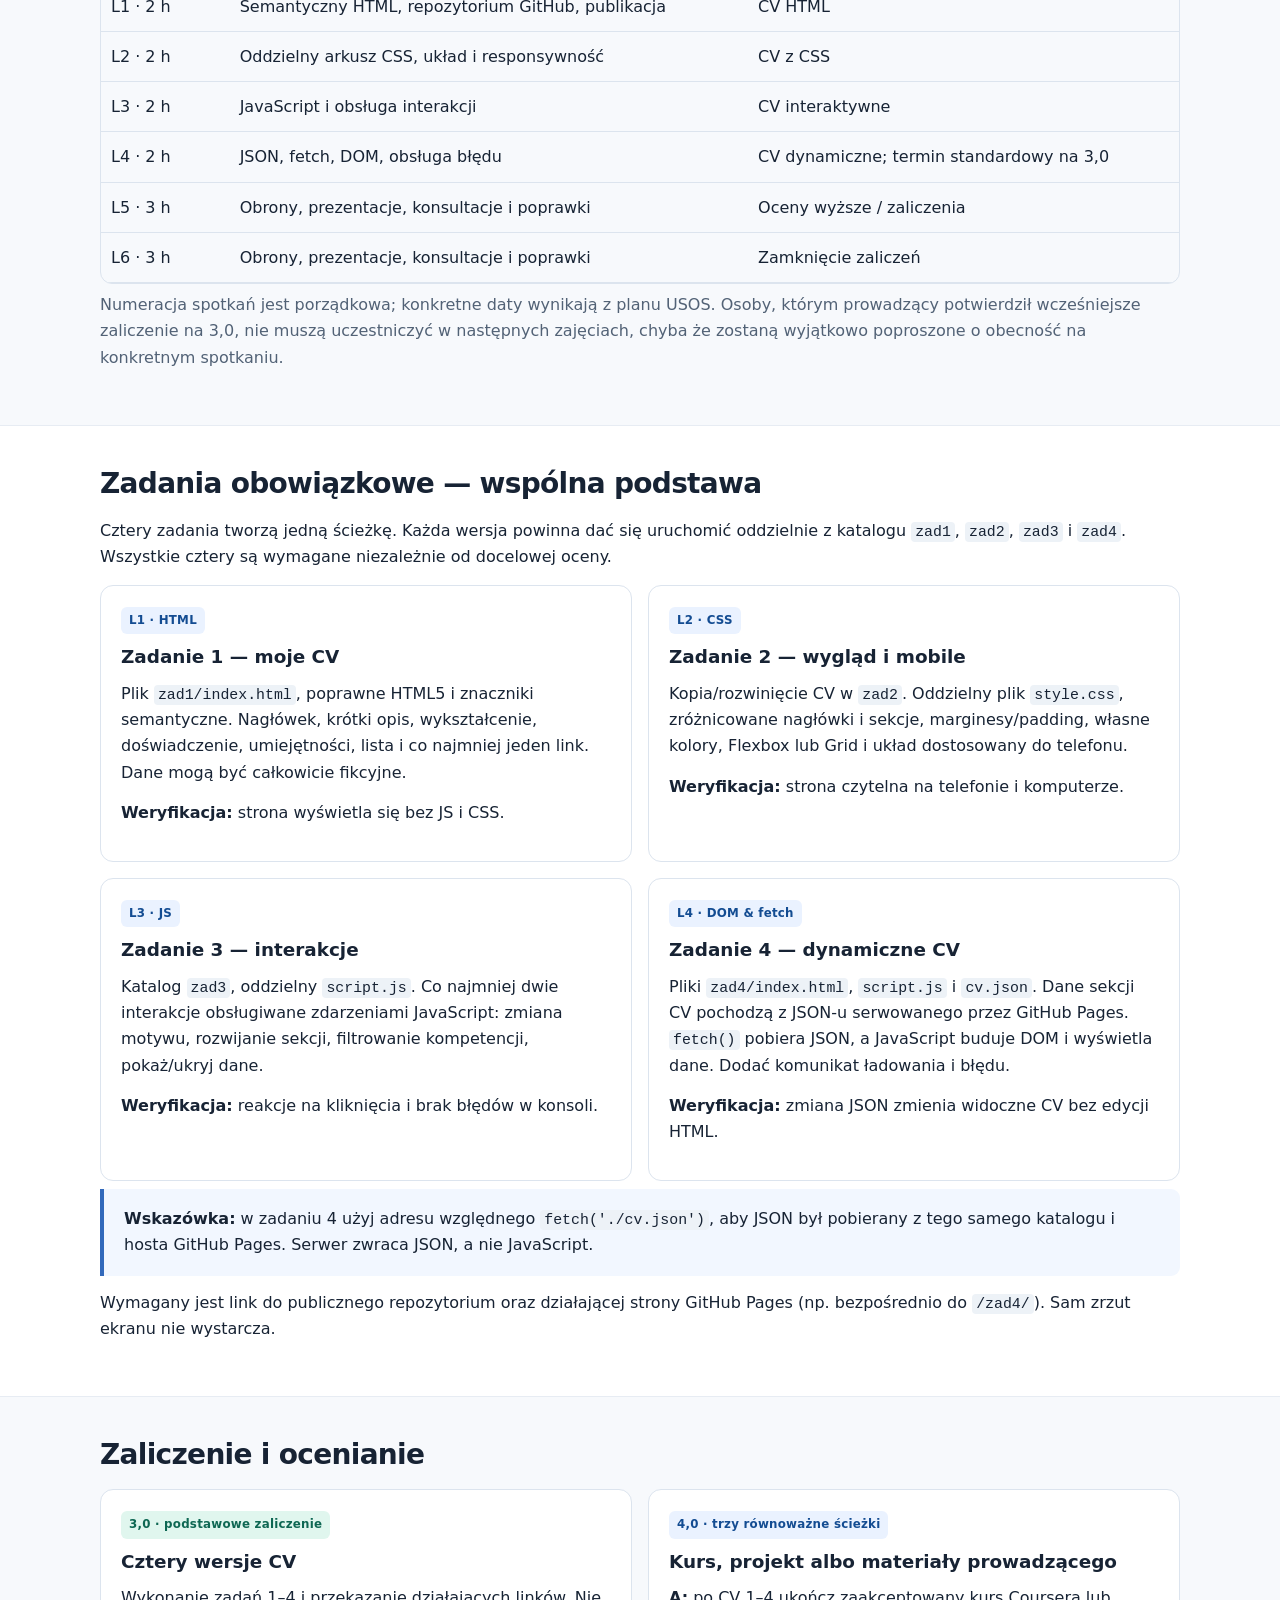
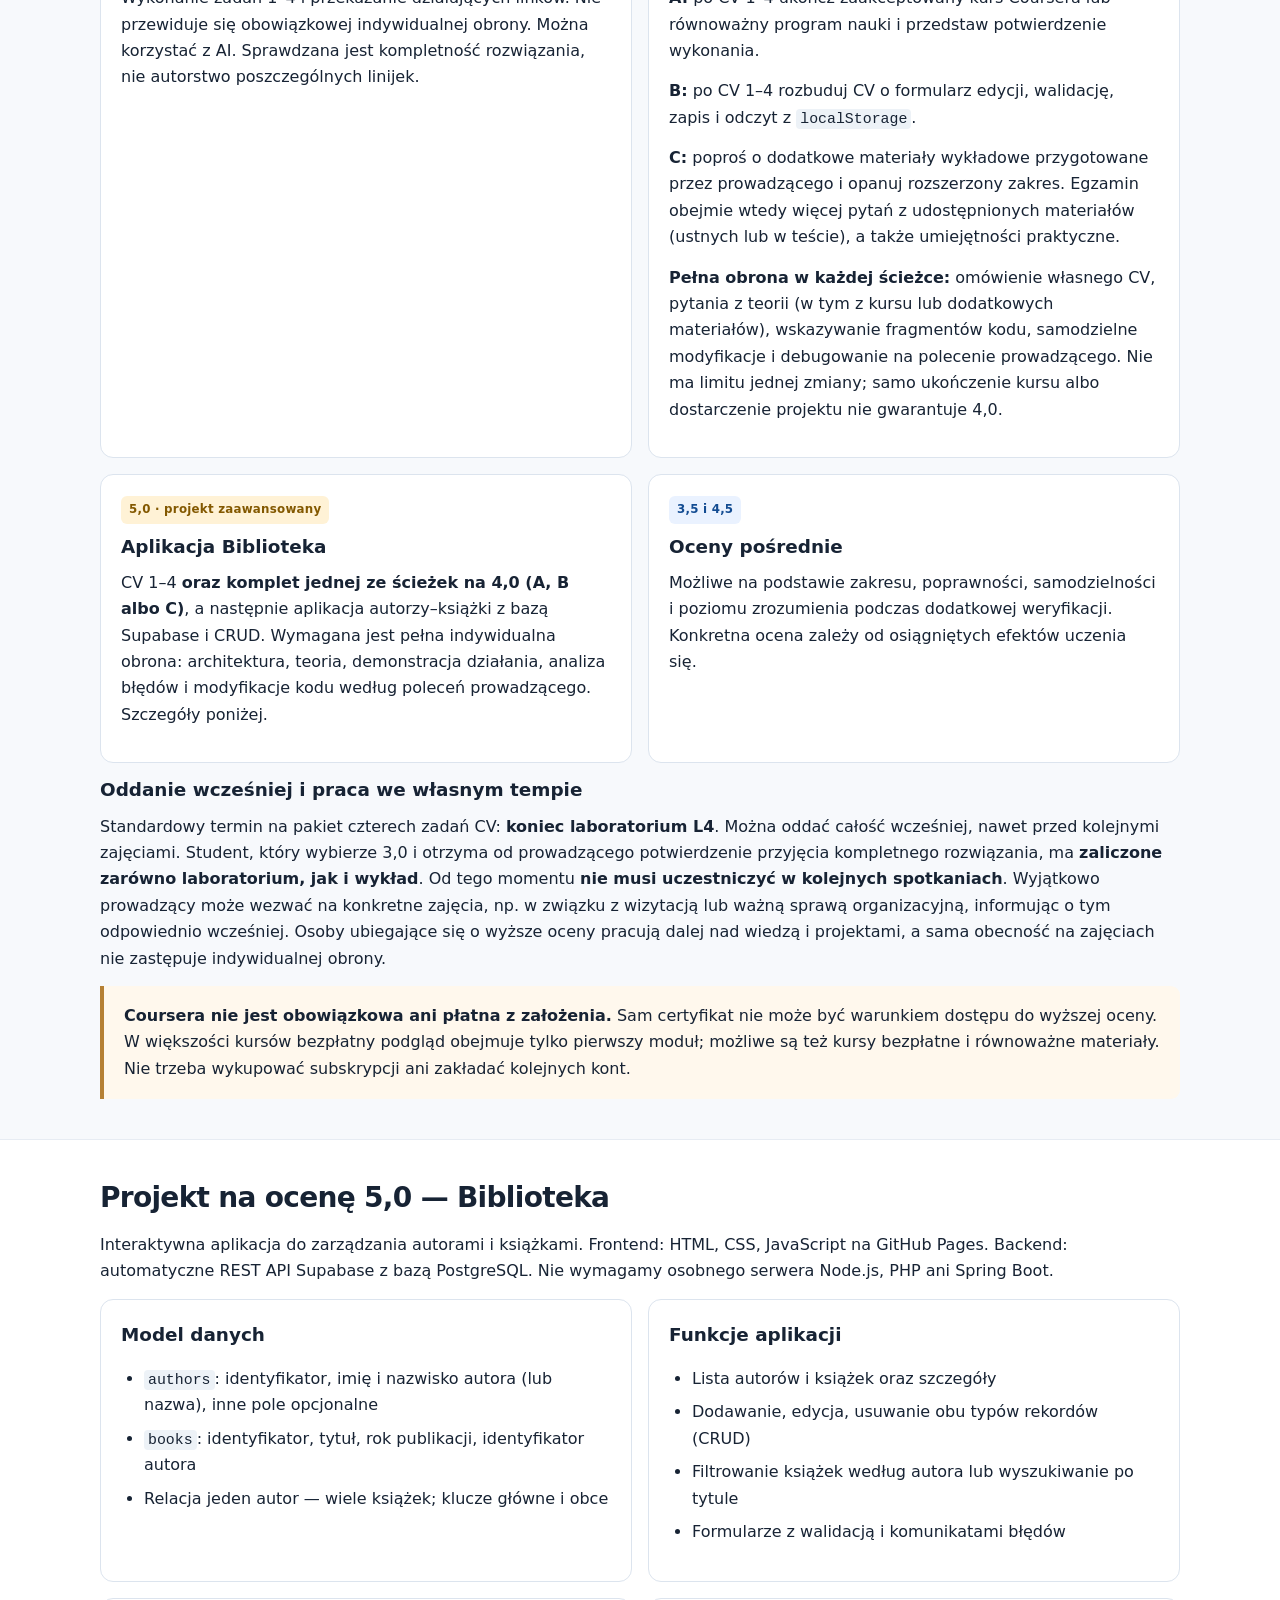
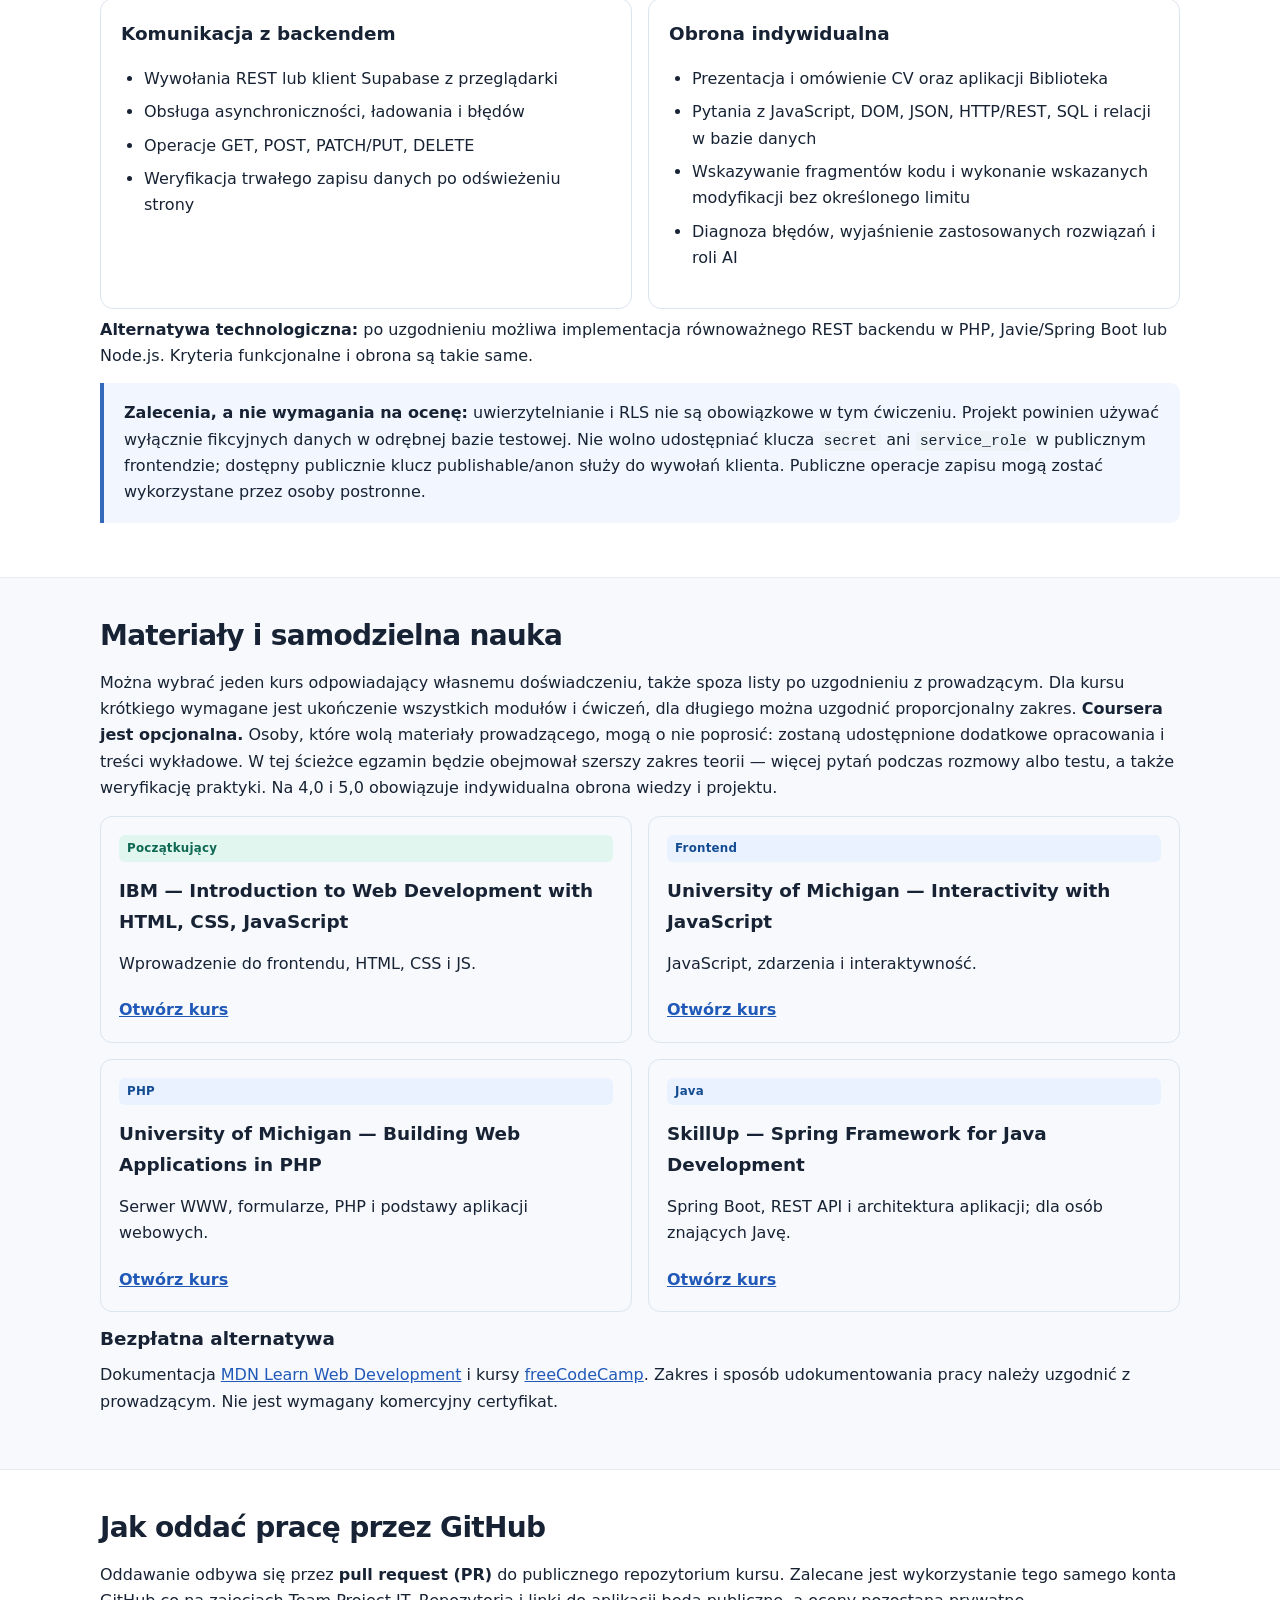
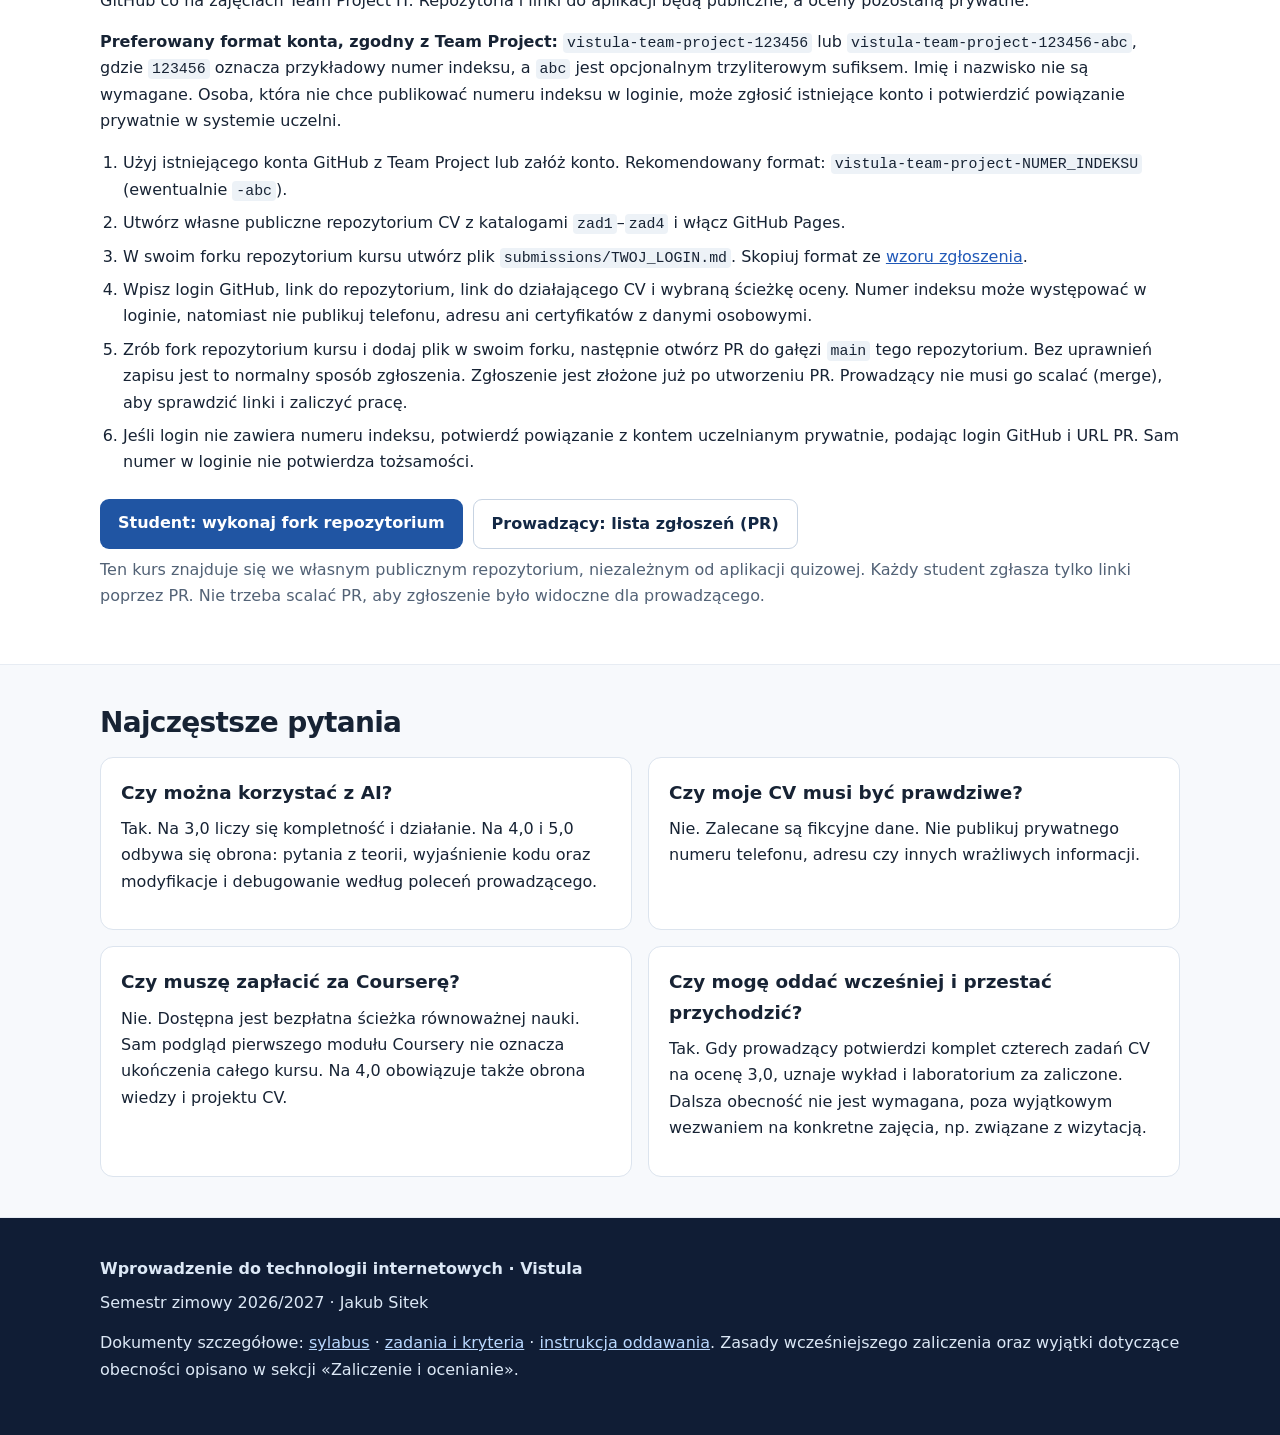
==== commit 4937287f: "docs: clarify early-credit attendance information in footer" ====
--- a/index.html
+++ b/index.html
@@ -176,5 +176,5 @@
       </div>
     </div></section>
   </main>
-  <footer><div class="wrap"><strong>Wprowadzenie do technologii internetowych · Vistula</strong><p>Semestr zimowy 2026/2027 · Jakub Sitek</p><p>Dokumenty szczegółowe: <a href="syllabus.md">sylabus</a> · <a href="assignments.md">zadania i kryteria</a> · <a href="submissions/README.md">instrukcja oddawania</a>. Informacje organizacyjne podlegają regulaminowi uczelni.</p></div></footer>
+  <footer><div class="wrap"><strong>Wprowadzenie do technologii internetowych · Vistula</strong><p>Semestr zimowy 2026/2027 · Jakub Sitek</p><p>Dokumenty szczegółowe: <a href="syllabus.md">sylabus</a> · <a href="assignments.md">zadania i kryteria</a> · <a href="submissions/README.md">instrukcja oddawania</a>. Zasady wcześniejszego zaliczenia oraz wyjątki dotyczące obecności opisano w sekcji «Zaliczenie i ocenianie».</p></div></footer>
 </body></html>
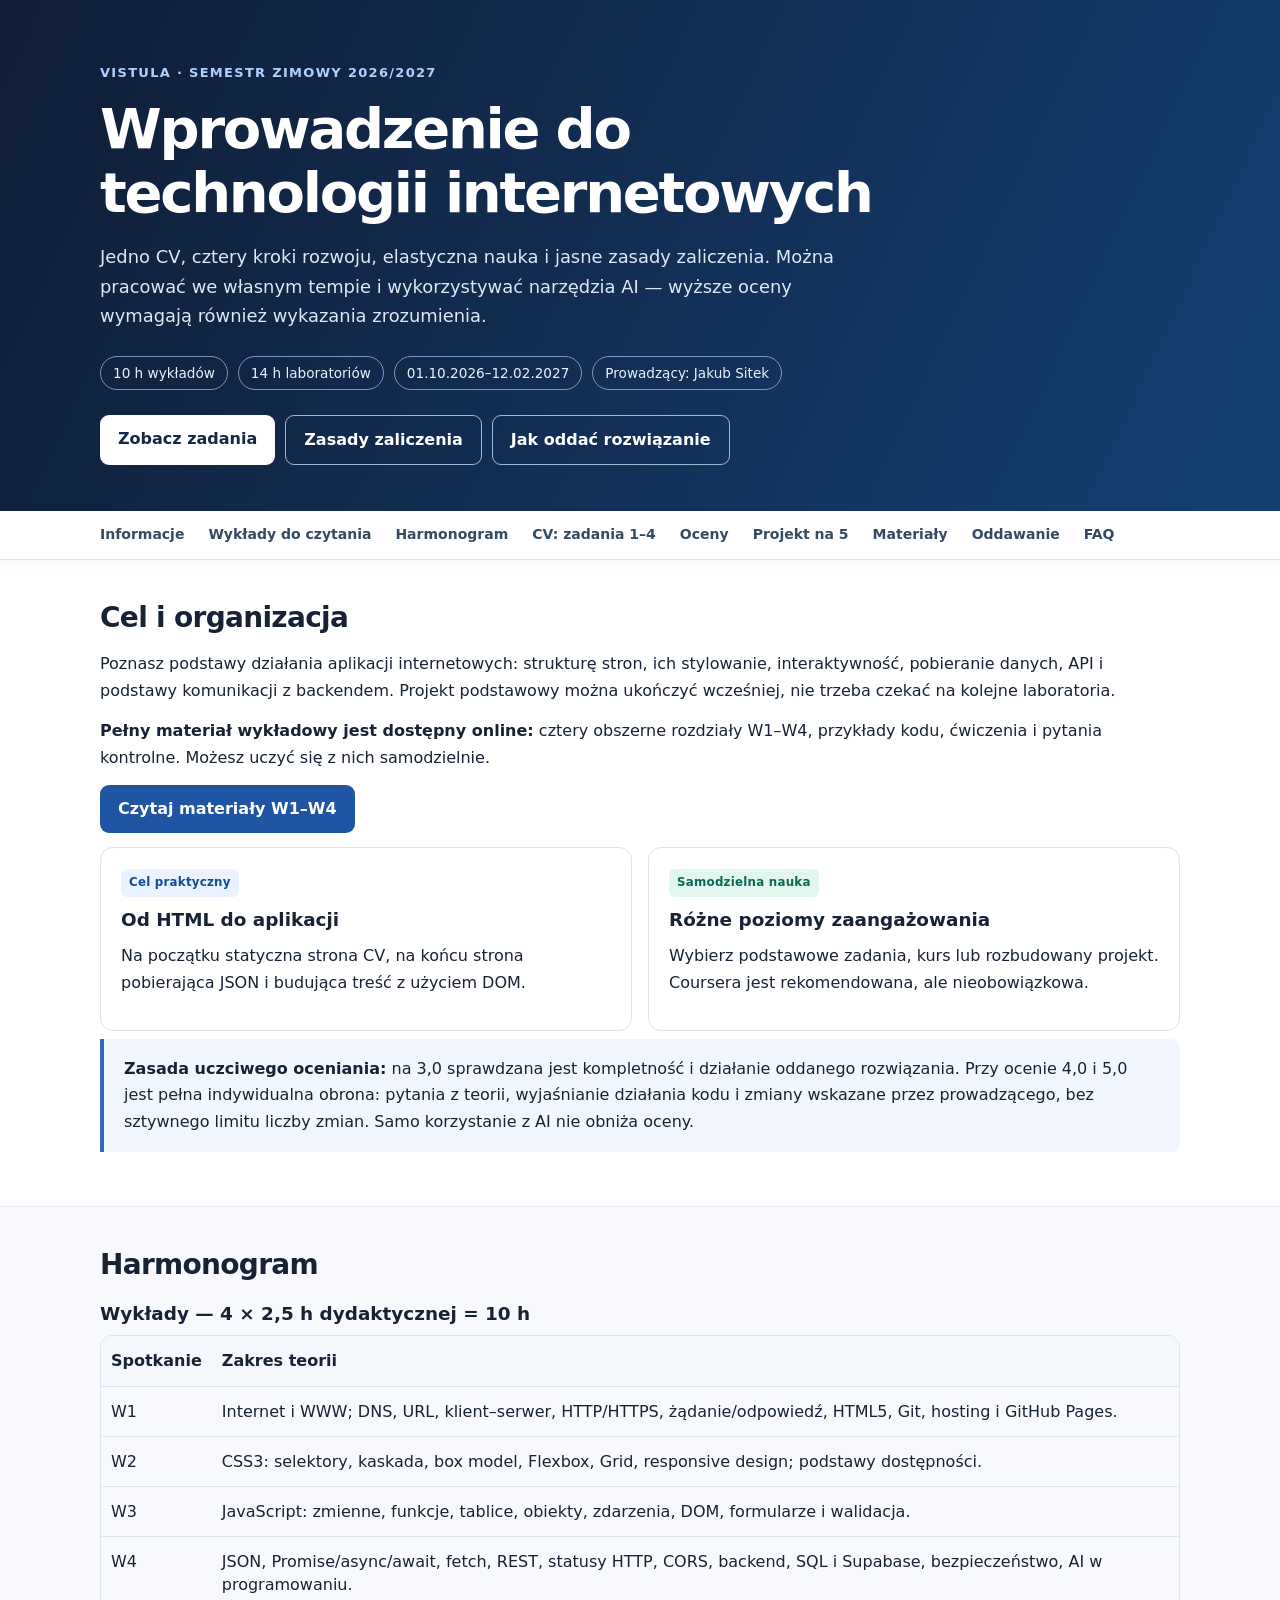
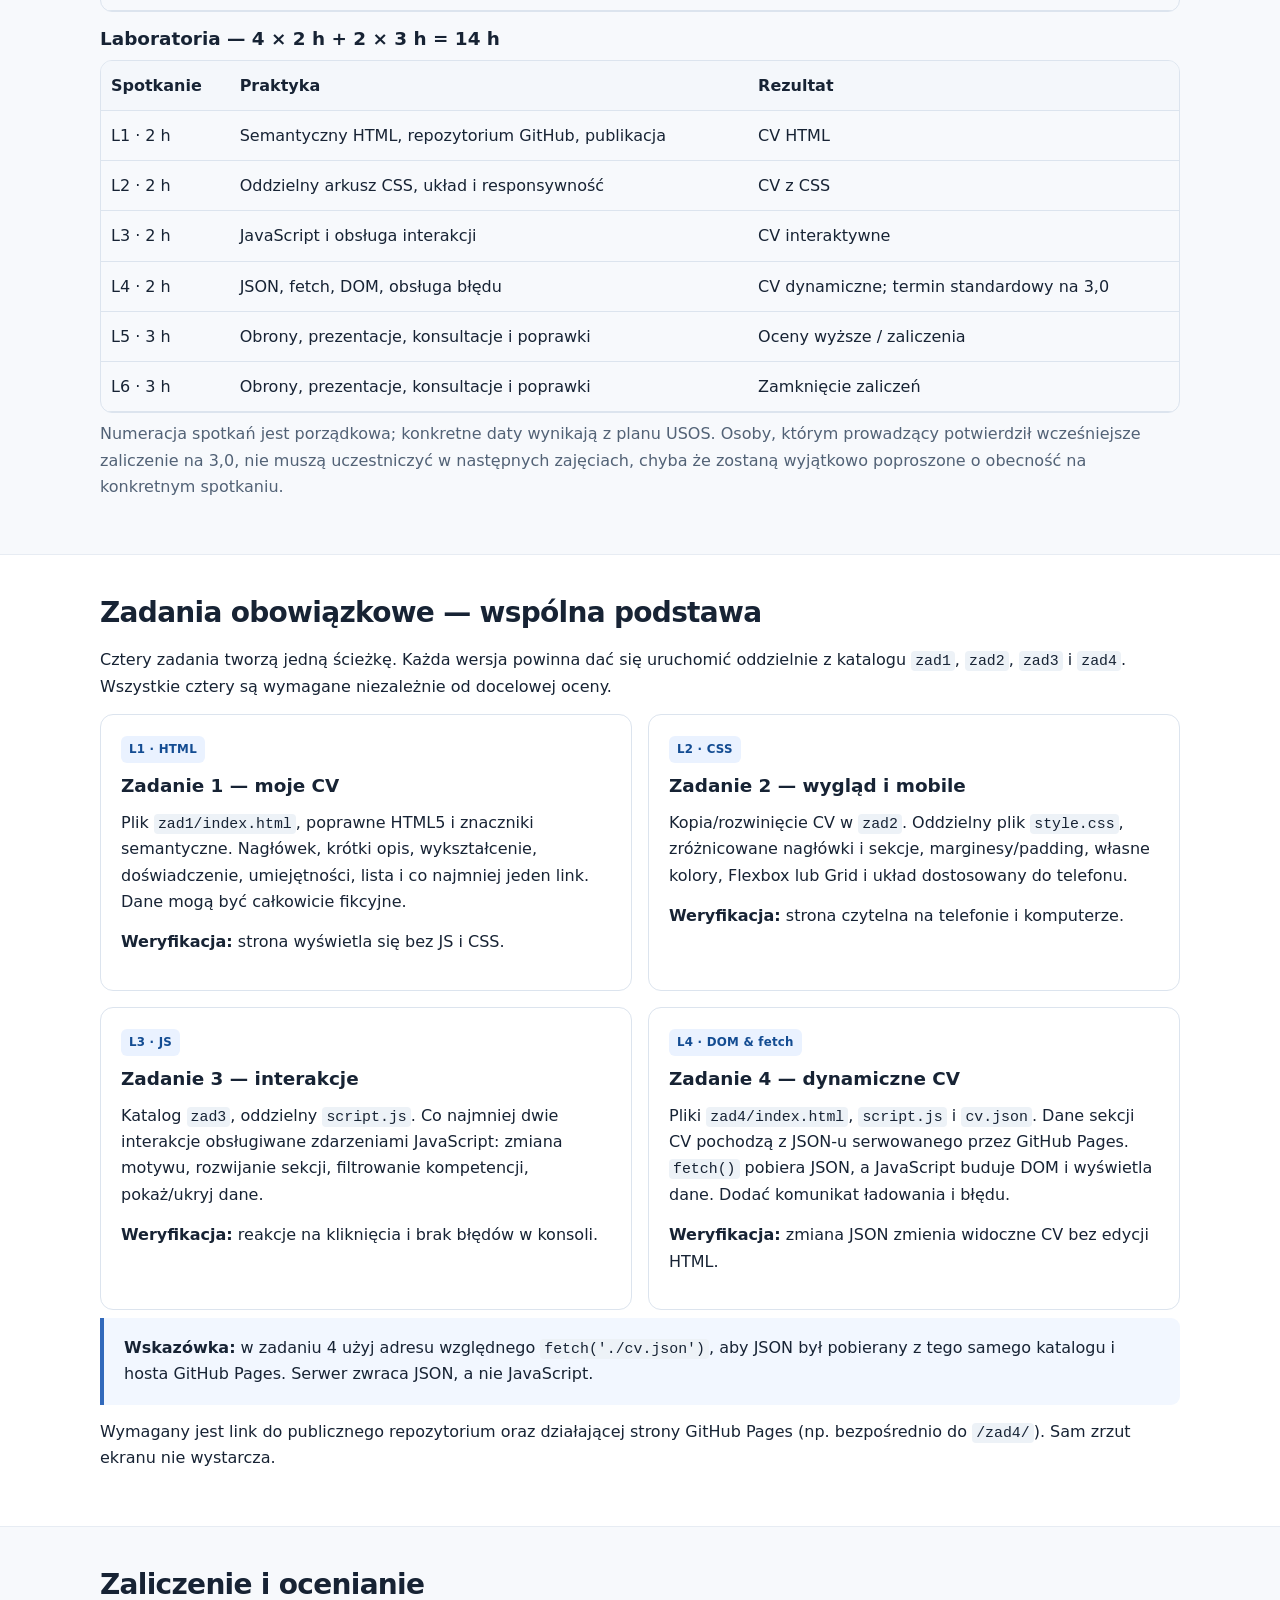
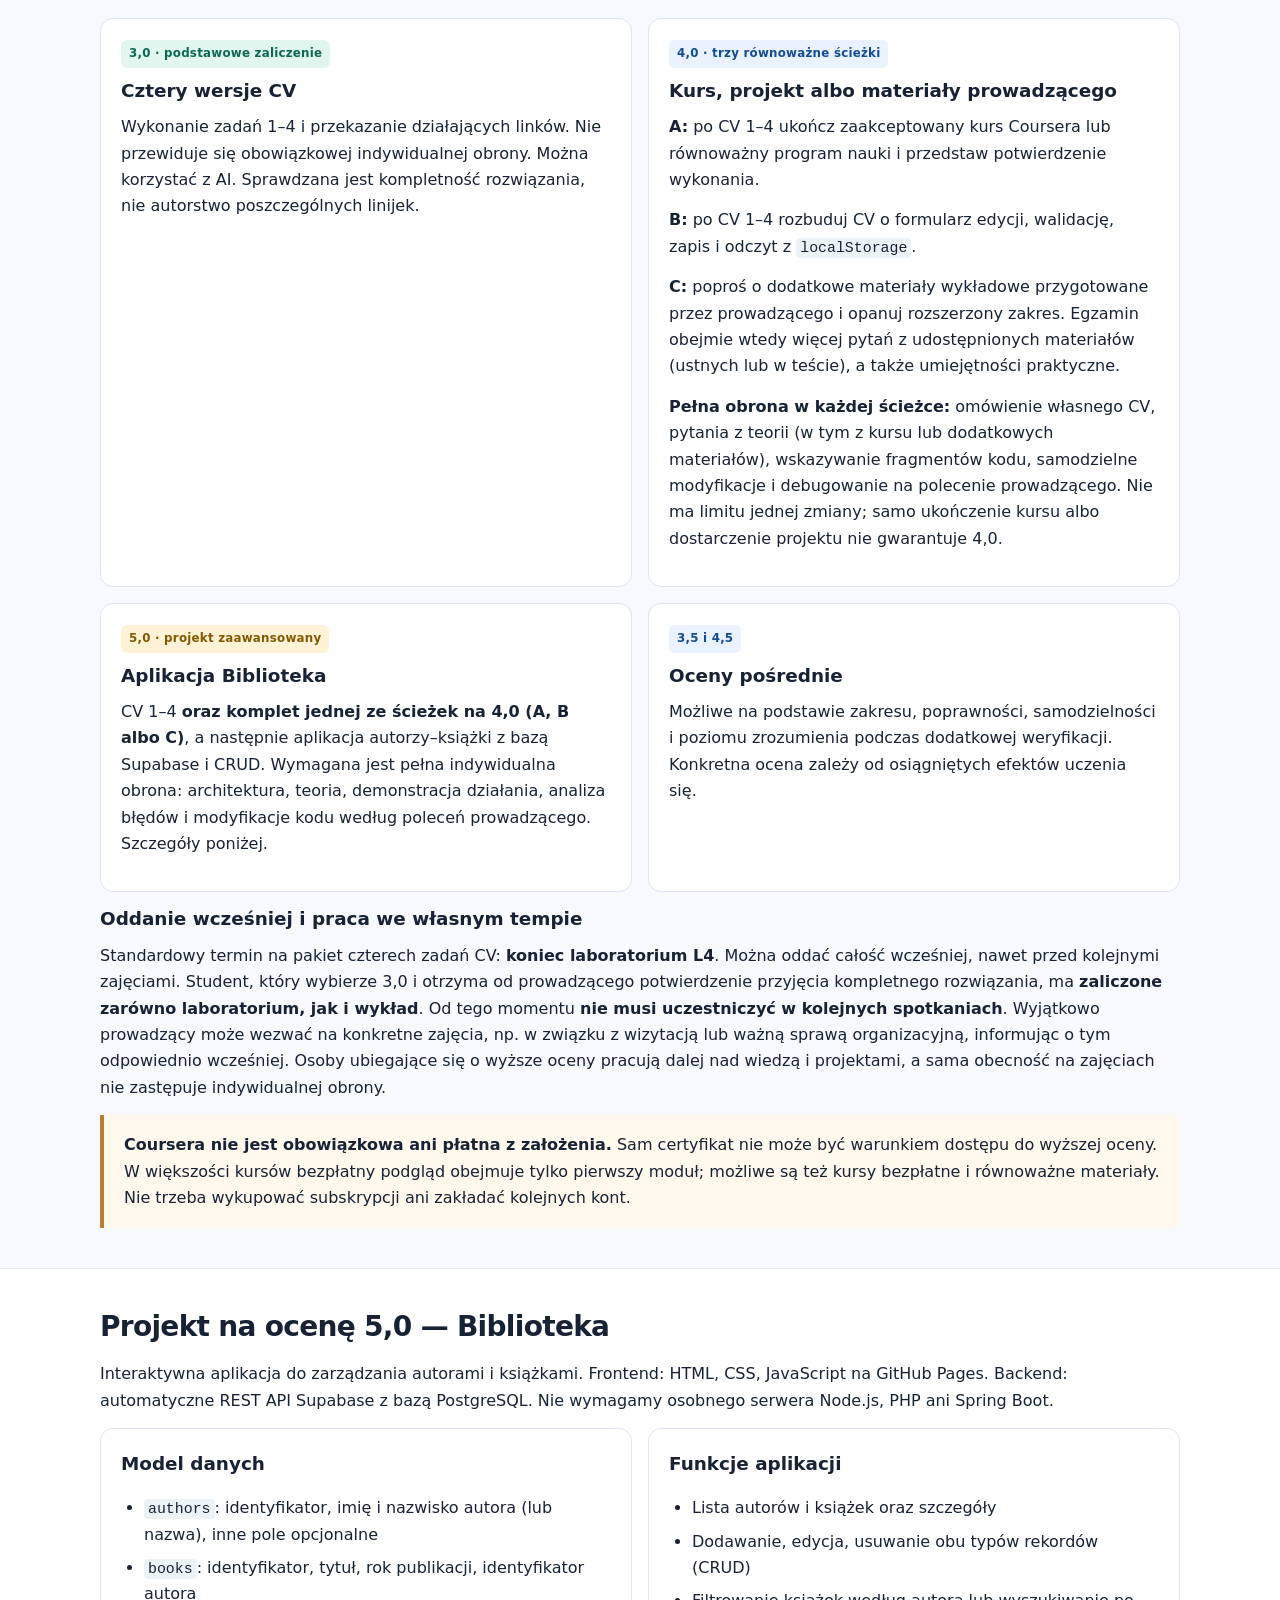
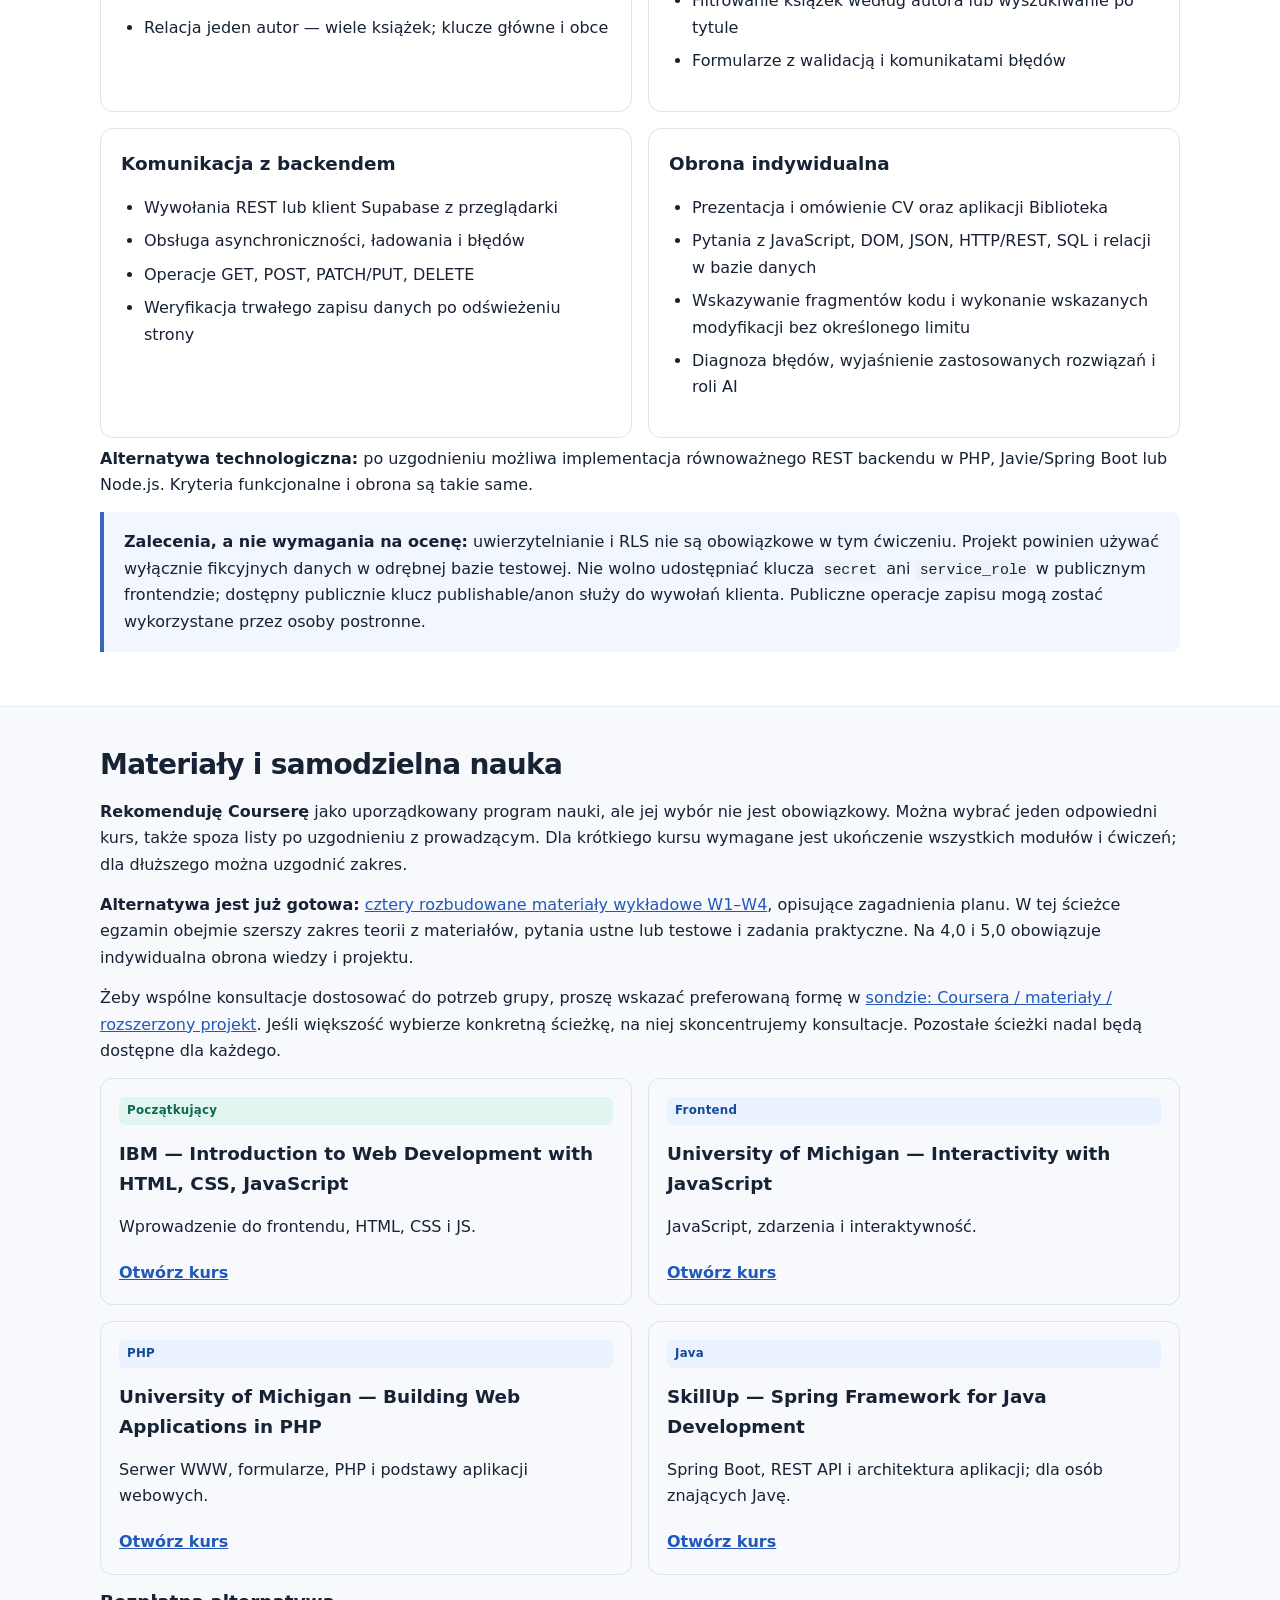
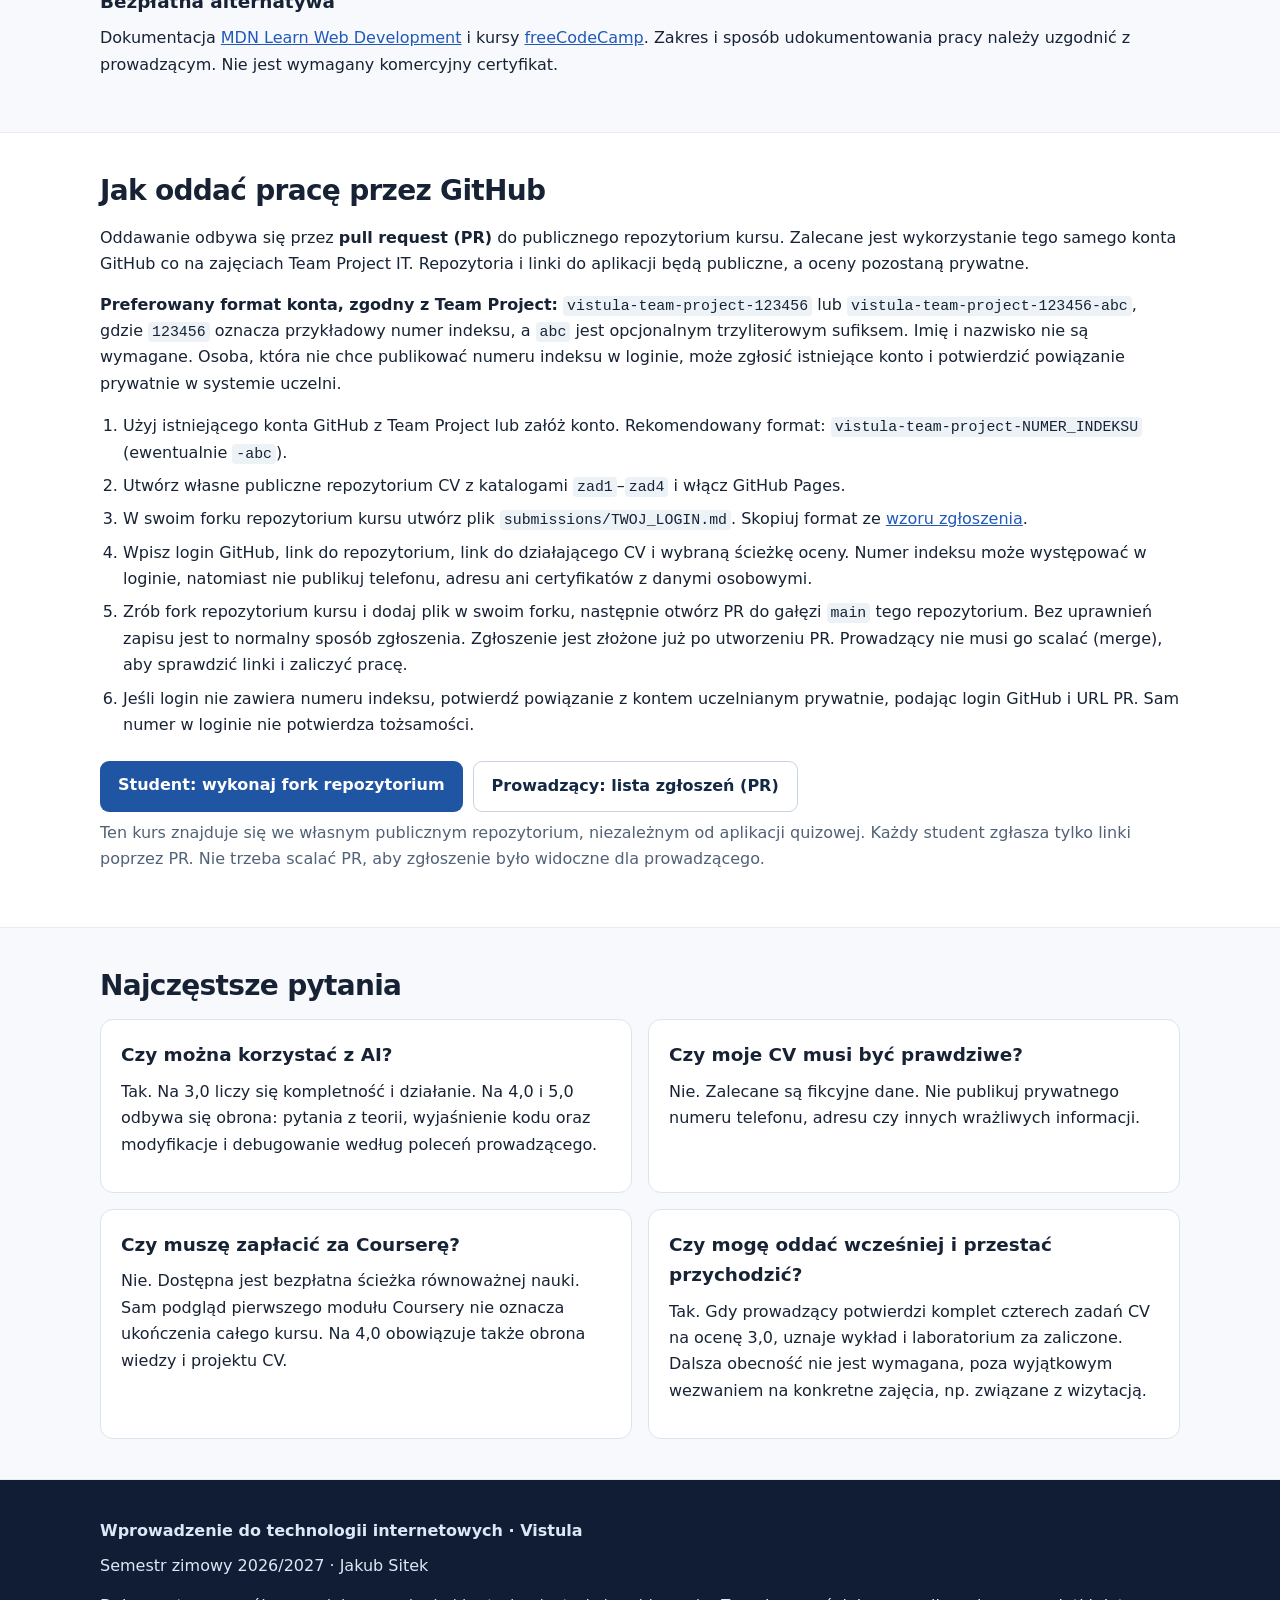
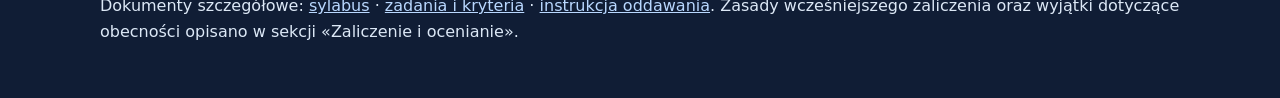
==== commit 00f380c1: "docs: link expanded W1-W4 lectures and student track preference survey" ====
--- a/index.html
+++ b/index.html
@@ -66,12 +66,12 @@
     </div>
   </header>
   <nav aria-label="Nawigacja kursu"><div class="wrap">
-    <a href="#start">Informacje</a><a href="#plan">Harmonogram</a><a href="#zadania">CV: zadania 1–4</a><a href="#oceny">Oceny</a><a href="#projekt5">Projekt na 5</a><a href="#kursy">Materiały</a><a href="#oddawanie">Oddawanie</a><a href="#faq">FAQ</a>
+    <a href="#start">Informacje</a><a href="lectures/index.html">Wykłady do czytania</a><a href="#plan">Harmonogram</a><a href="#zadania">CV: zadania 1–4</a><a href="#oceny">Oceny</a><a href="#projekt5">Projekt na 5</a><a href="#kursy">Materiały</a><a href="#oddawanie">Oddawanie</a><a href="#faq">FAQ</a>
   </div></nav>
   <main>
     <section id="start"><div class="wrap">
       <h2>Cel i organizacja</h2>
-      <p>Poznasz podstawy działania aplikacji internetowych: strukturę stron, ich stylowanie, interaktywność, pobieranie danych, API i podstawy komunikacji z backendem. Projekt podstawowy można ukończyć wcześniej, nie trzeba czekać na kolejne laboratoria.</p>
+      <p>Poznasz podstawy działania aplikacji internetowych: strukturę stron, ich stylowanie, interaktywność, pobieranie danych, API i podstawy komunikacji z backendem. Projekt podstawowy można ukończyć wcześniej, nie trzeba czekać na kolejne laboratoria.</p><p><strong>Pełny materiał wykładowy jest dostępny online:</strong> cztery obszerne rozdziały W1–W4, przykłady kodu, ćwiczenia i pytania kontrolne. Możesz uczyć się z nich samodzielnie.</p><p><a class="btn" style="background:#2055a3;color:white" href="lectures/index.html">Czytaj materiały W1–W4</a></p>
       <div class="grid">
         <div class="card"><span class="tag">Cel praktyczny</span><h3>Od HTML do aplikacji</h3><p>Na początku statyczna strona CV, na końcu strona pobierająca JSON i budująca treść z użyciem DOM.</p></div>
         <div class="card"><span class="tag good">Samodzielna nauka</span><h3>Różne poziomy zaangażowania</h3><p>Wybierz podstawowe zadania, kurs lub rozbudowany projekt. Coursera jest rekomendowana, ale nieobowiązkowa.</p></div>
@@ -140,7 +140,7 @@
 
     <section id="kursy" class="subtle"><div class="wrap">
       <h2>Materiały i samodzielna nauka</h2>
-      <p>Można wybrać jeden kurs odpowiadający własnemu doświadczeniu, także spoza listy po uzgodnieniu z prowadzącym. Dla kursu krótkiego wymagane jest ukończenie wszystkich modułów i ćwiczeń, dla długiego można uzgodnić proporcjonalny zakres. <strong>Coursera jest opcjonalna.</strong> Osoby, które wolą materiały prowadzącego, mogą o nie poprosić: zostaną udostępnione dodatkowe opracowania i treści wykładowe. W tej ścieżce egzamin będzie obejmował szerszy zakres teorii — więcej pytań podczas rozmowy albo testu, a także weryfikację praktyki. Na 4,0 i 5,0 obowiązuje indywidualna obrona wiedzy i projektu.</p>
+      <p><strong>Rekomenduję Courserę</strong> jako uporządkowany program nauki, ale jej wybór nie jest obowiązkowy. Można wybrać jeden odpowiedni kurs, także spoza listy po uzgodnieniu z prowadzącym. Dla krótkiego kursu wymagane jest ukończenie wszystkich modułów i ćwiczeń; dla dłuższego można uzgodnić zakres.</p><p><strong>Alternatywa jest już gotowa:</strong> <a href="lectures/index.html">cztery rozbudowane materiały wykładowe W1–W4</a>, opisujące zagadnienia planu. W tej ścieżce egzamin obejmie szerszy zakres teorii z materiałów, pytania ustne lub testowe i zadania praktyczne. Na 4,0 i 5,0 obowiązuje indywidualna obrona wiedzy i projektu.</p><p>Żeby wspólne konsultacje dostosować do potrzeb grupy, proszę wskazać preferowaną formę w <a href="https://github.com/jakubsitekai/vistula-web-intro-2026z/issues/1">sondzie: Coursera / materiały / rozszerzony projekt</a>. Jeśli większość wybierze konkretną ścieżkę, na niej skoncentrujemy konsultacje. Pozostałe ścieżki nadal będą dostępne dla każdego.</p>
       <div class="grid">
         <div class="course"><span class="tag good">Początkujący</span><h3>IBM — Introduction to Web Development with HTML, CSS, JavaScript</h3><p>Wprowadzenie do frontendu, HTML, CSS i JS.</p><a href="https://www.coursera.org/learn/introduction-to-web-development-with-html-css-javacript" target="_blank" rel="noopener noreferrer">Otwórz kurs</a></div>
         <div class="course"><span class="tag">Frontend</span><h3>University of Michigan — Interactivity with JavaScript</h3><p>JavaScript, zdarzenia i interaktywność.</p><a href="https://www.coursera.org/learn/javascript" target="_blank" rel="noopener noreferrer">Otwórz kurs</a></div>
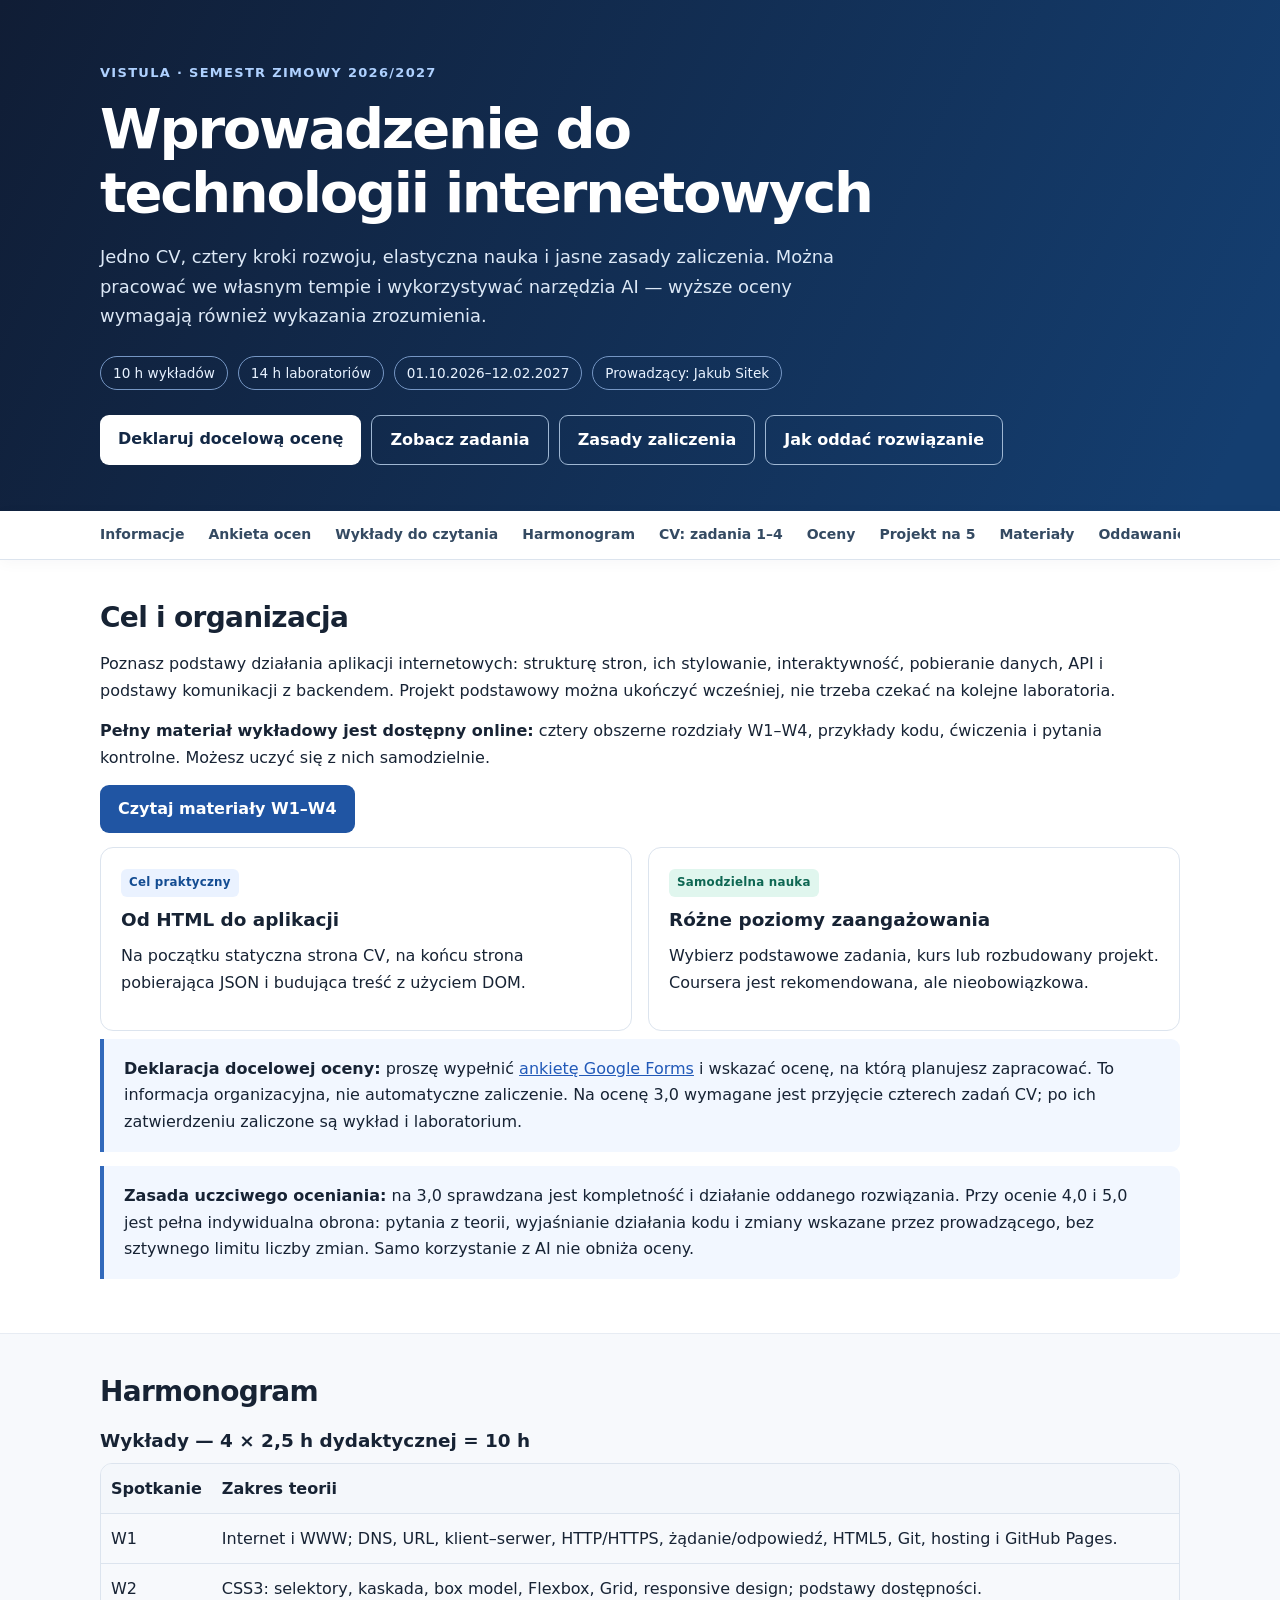
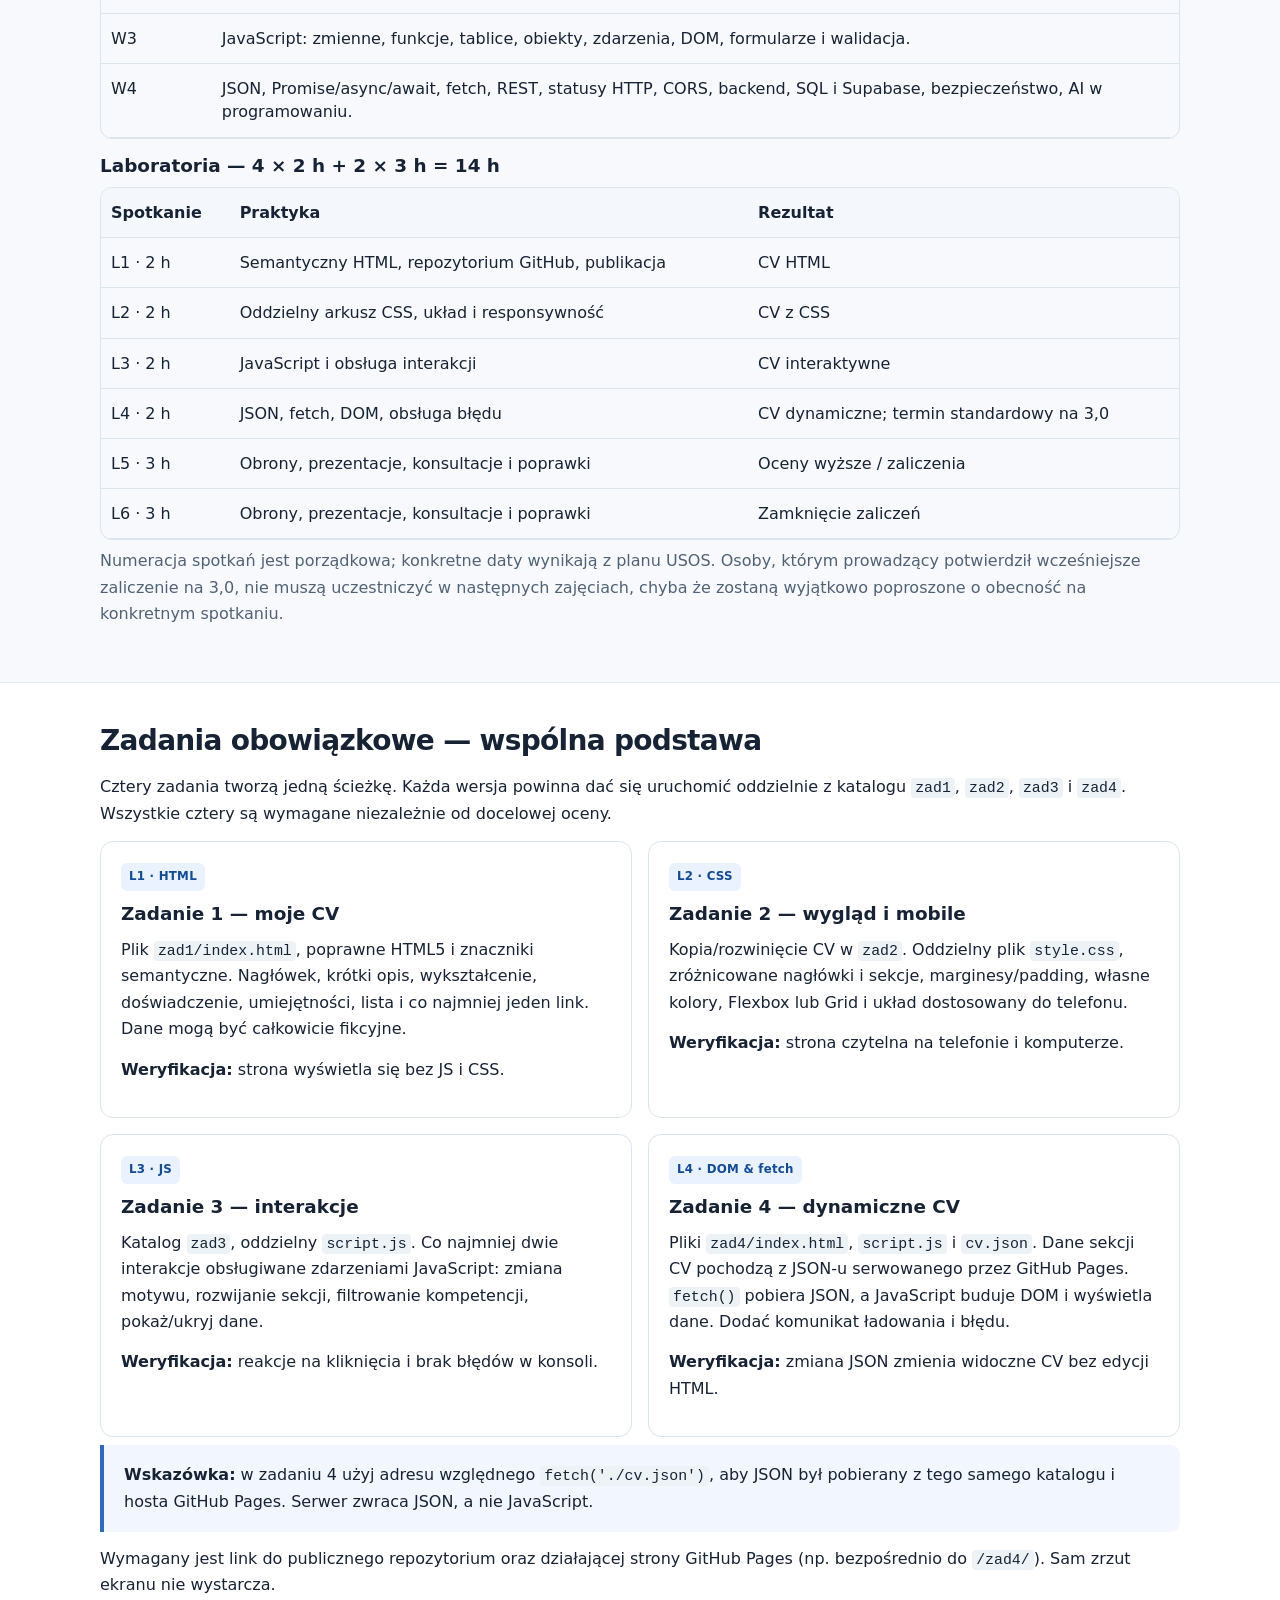
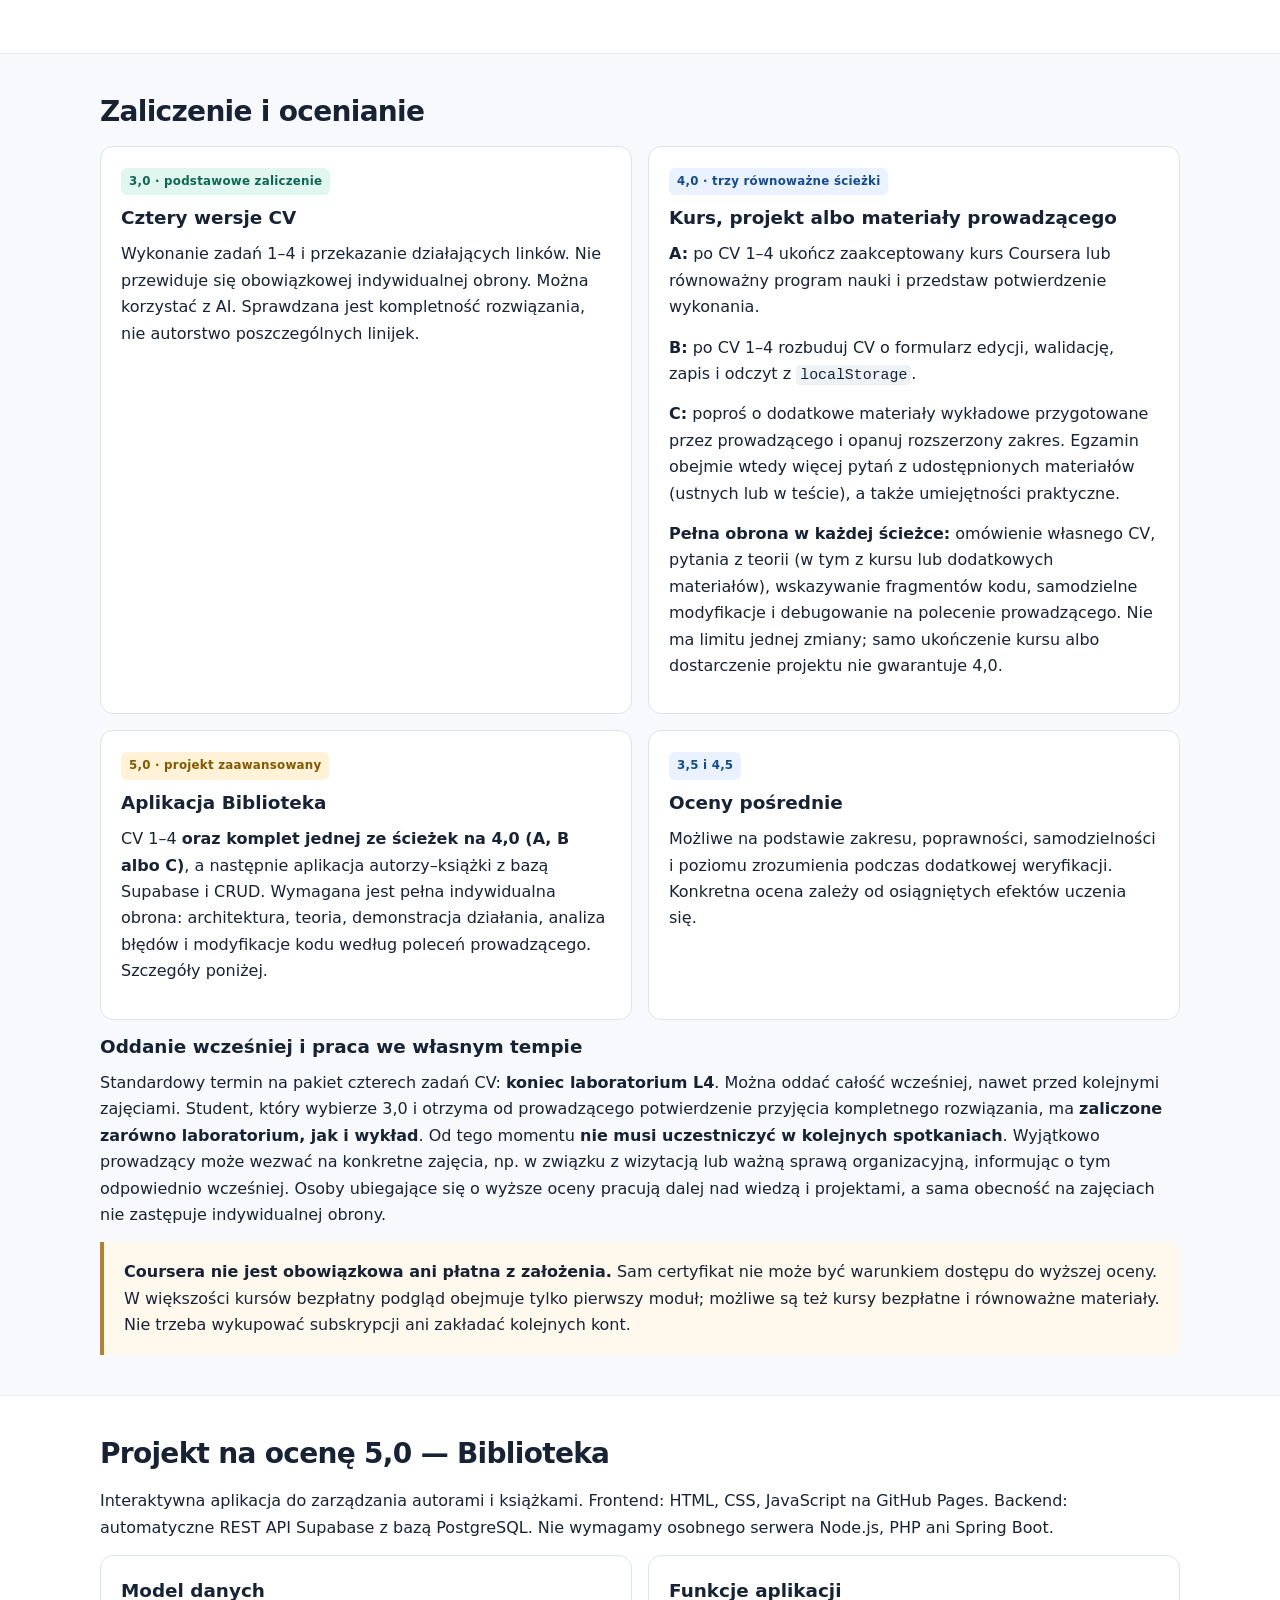
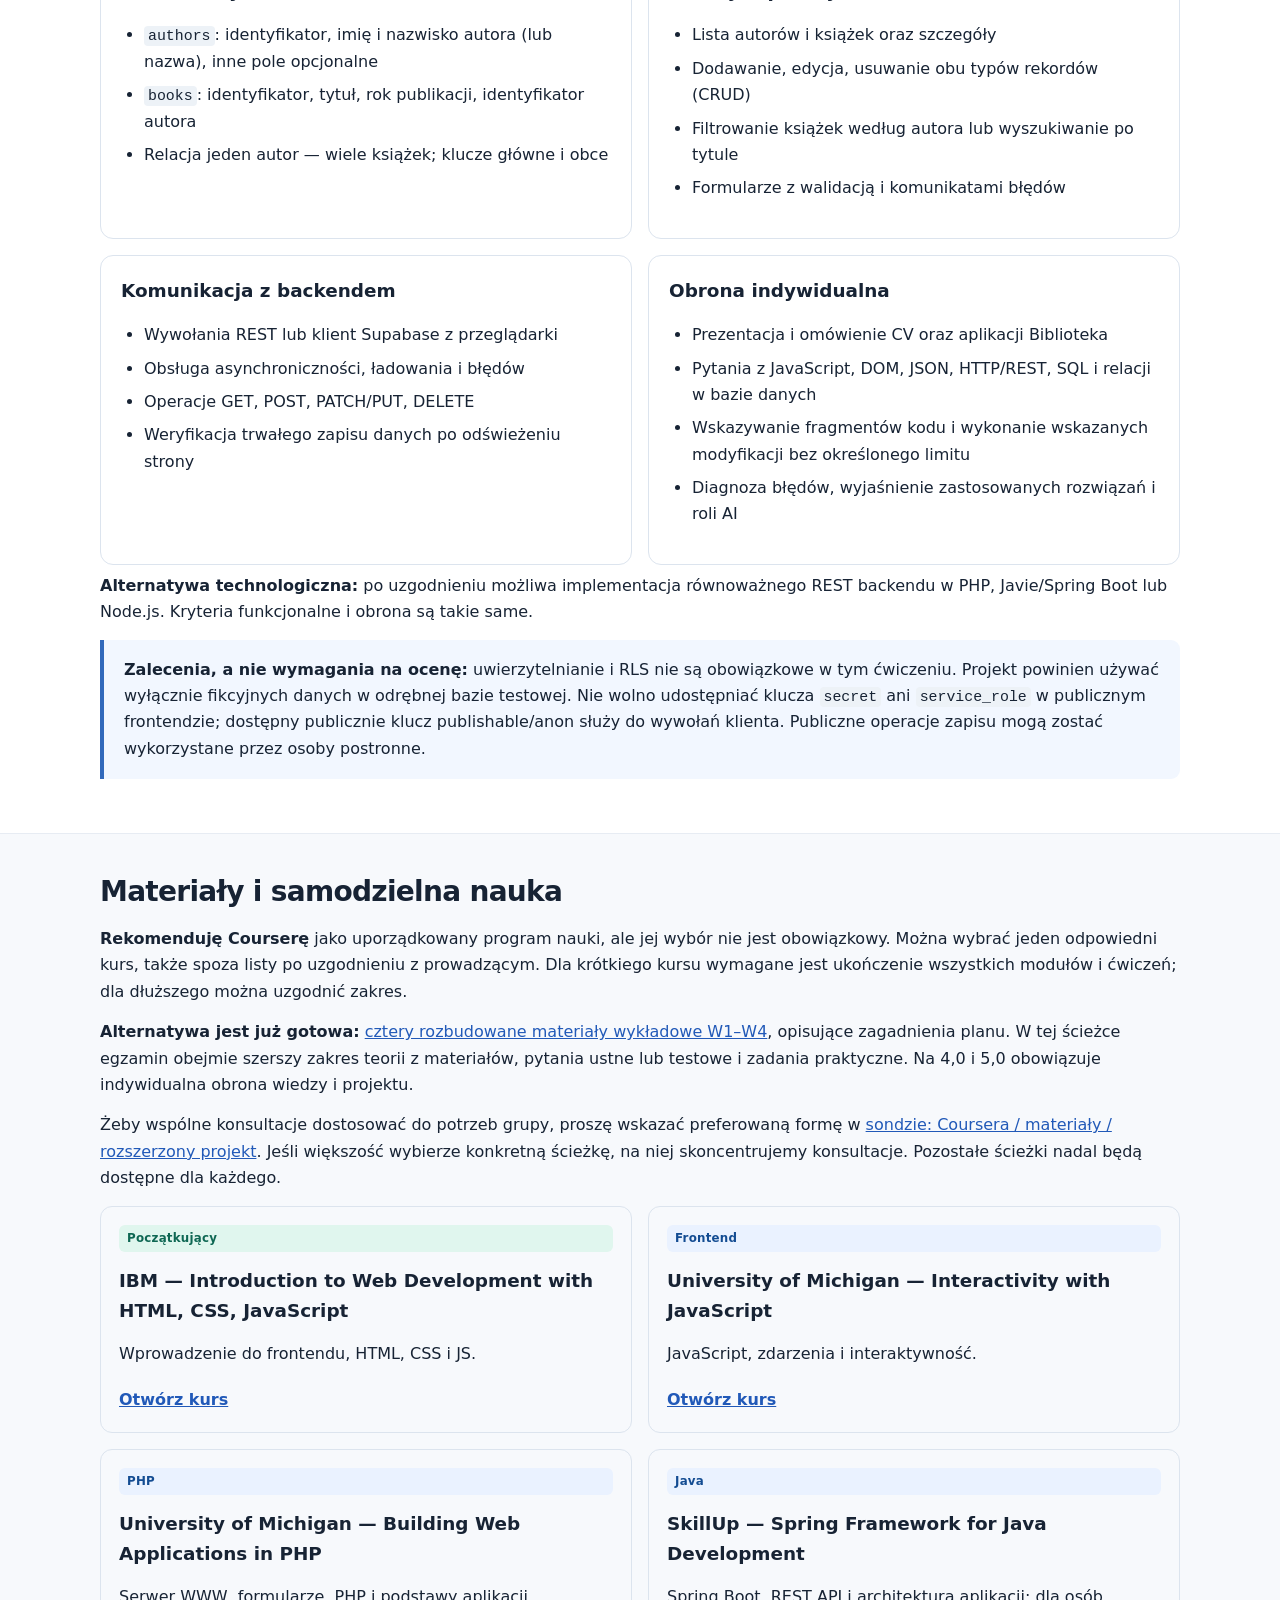
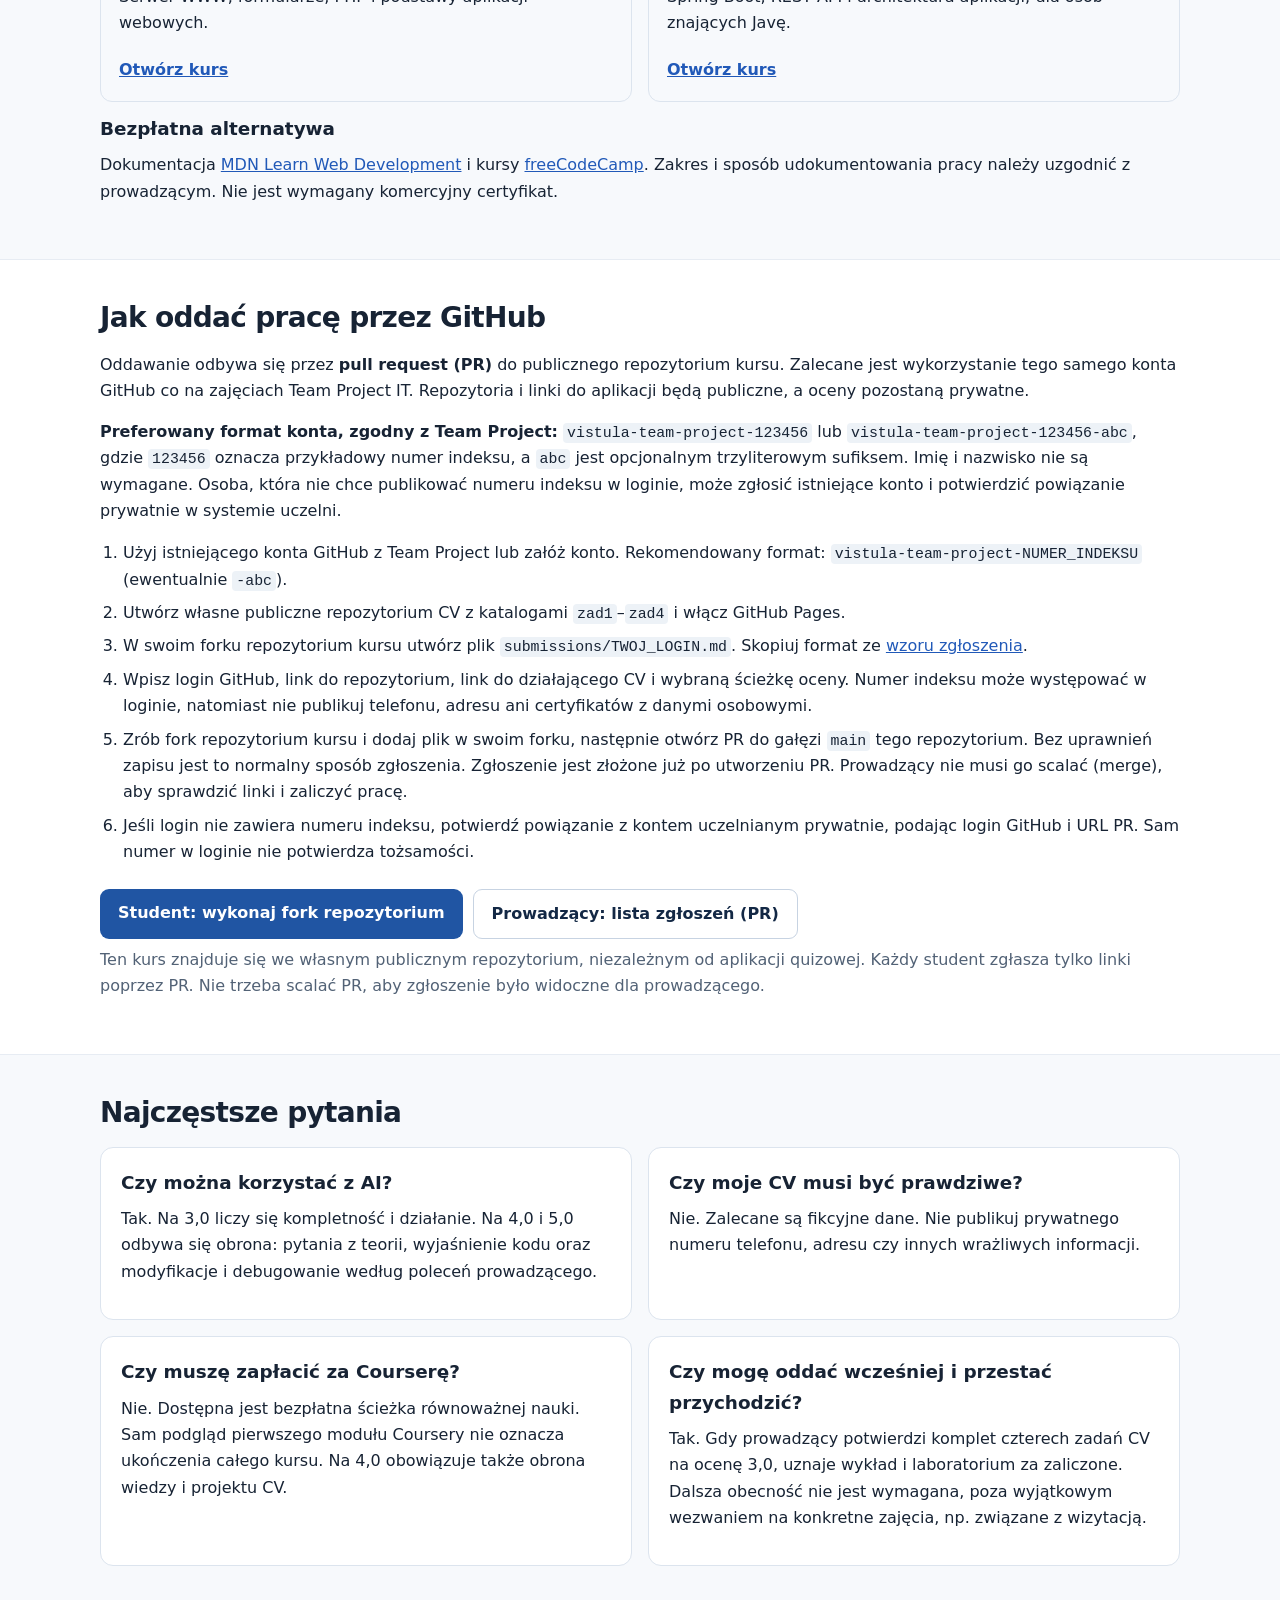
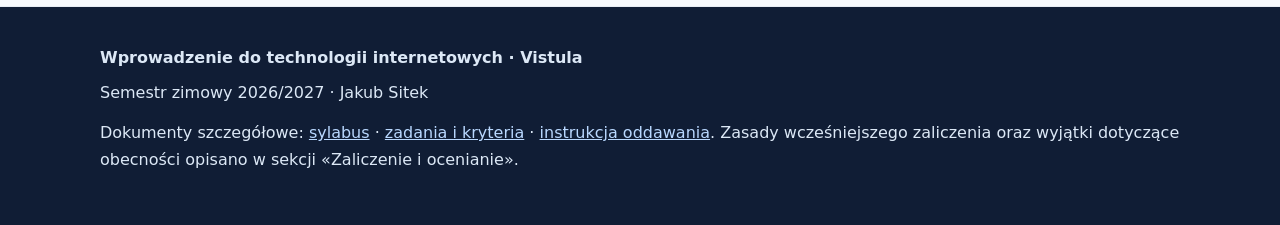
==== commit b01dfc9d: "course: prominently link student grade intention form" ====
--- a/index.html
+++ b/index.html
@@ -59,14 +59,15 @@
       <p class="lead">Jedno CV, cztery kroki rozwoju, elastyczna nauka i jasne zasady zaliczenia. Można pracować we własnym tempie i wykorzystywać narzędzia AI — wyższe oceny wymagają również wykazania zrozumienia.</p>
       <div class="meta"><span>10 h wykładów</span><span>14 h laboratoriów</span><span>01.10.2026–12.02.2027</span><span>Prowadzący: Jakub Sitek</span></div>
       <div class="actions">
-        <a class="btn" href="#zadania">Zobacz zadania</a>
+        <a class="btn" href="https://forms.gle/VSh1FJd9ow4FC8fL9" target="_blank" rel="noopener noreferrer">Deklaruj docelową ocenę</a>
+        <a class="btn secondary" href="#zadania">Zobacz zadania</a>
         <a class="btn secondary" href="#oceny">Zasady zaliczenia</a>
         <a class="btn secondary" href="#oddawanie">Jak oddać rozwiązanie</a>
       </div>
     </div>
   </header>
   <nav aria-label="Nawigacja kursu"><div class="wrap">
-    <a href="#start">Informacje</a><a href="lectures/index.html">Wykłady do czytania</a><a href="#plan">Harmonogram</a><a href="#zadania">CV: zadania 1–4</a><a href="#oceny">Oceny</a><a href="#projekt5">Projekt na 5</a><a href="#kursy">Materiały</a><a href="#oddawanie">Oddawanie</a><a href="#faq">FAQ</a>
+    <a href="#start">Informacje</a><a href="https://forms.gle/VSh1FJd9ow4FC8fL9" target="_blank" rel="noopener noreferrer">Ankieta ocen</a><a href="lectures/index.html">Wykłady do czytania</a><a href="#plan">Harmonogram</a><a href="#zadania">CV: zadania 1–4</a><a href="#oceny">Oceny</a><a href="#projekt5">Projekt na 5</a><a href="#kursy">Materiały</a><a href="#oddawanie">Oddawanie</a><a href="#faq">FAQ</a>
   </div></nav>
   <main>
     <section id="start"><div class="wrap">
@@ -76,6 +77,7 @@
         <div class="card"><span class="tag">Cel praktyczny</span><h3>Od HTML do aplikacji</h3><p>Na początku statyczna strona CV, na końcu strona pobierająca JSON i budująca treść z użyciem DOM.</p></div>
         <div class="card"><span class="tag good">Samodzielna nauka</span><h3>Różne poziomy zaangażowania</h3><p>Wybierz podstawowe zadania, kurs lub rozbudowany projekt. Coursera jest rekomendowana, ale nieobowiązkowa.</p></div>
       </div>
+      <p class="note"><strong>Deklaracja docelowej oceny:</strong> proszę wypełnić <a href="https://forms.gle/VSh1FJd9ow4FC8fL9" target="_blank" rel="noopener noreferrer">ankietę Google Forms</a> i wskazać ocenę, na którą planujesz zapracować. To informacja organizacyjna, nie automatyczne zaliczenie. Na ocenę 3,0 wymagane jest przyjęcie czterech zadań CV; po ich zatwierdzeniu zaliczone są wykład i laboratorium.</p>
       <p class="note"><strong>Zasada uczciwego oceniania:</strong> na 3,0 sprawdzana jest kompletność i działanie oddanego rozwiązania. Przy ocenie 4,0 i 5,0 jest pełna indywidualna obrona: pytania z teorii, wyjaśnianie działania kodu i zmiany wskazane przez prowadzącego, bez sztywnego limitu liczby zmian. Samo korzystanie z AI nie obniża oceny.</p>
     </div></section>
 
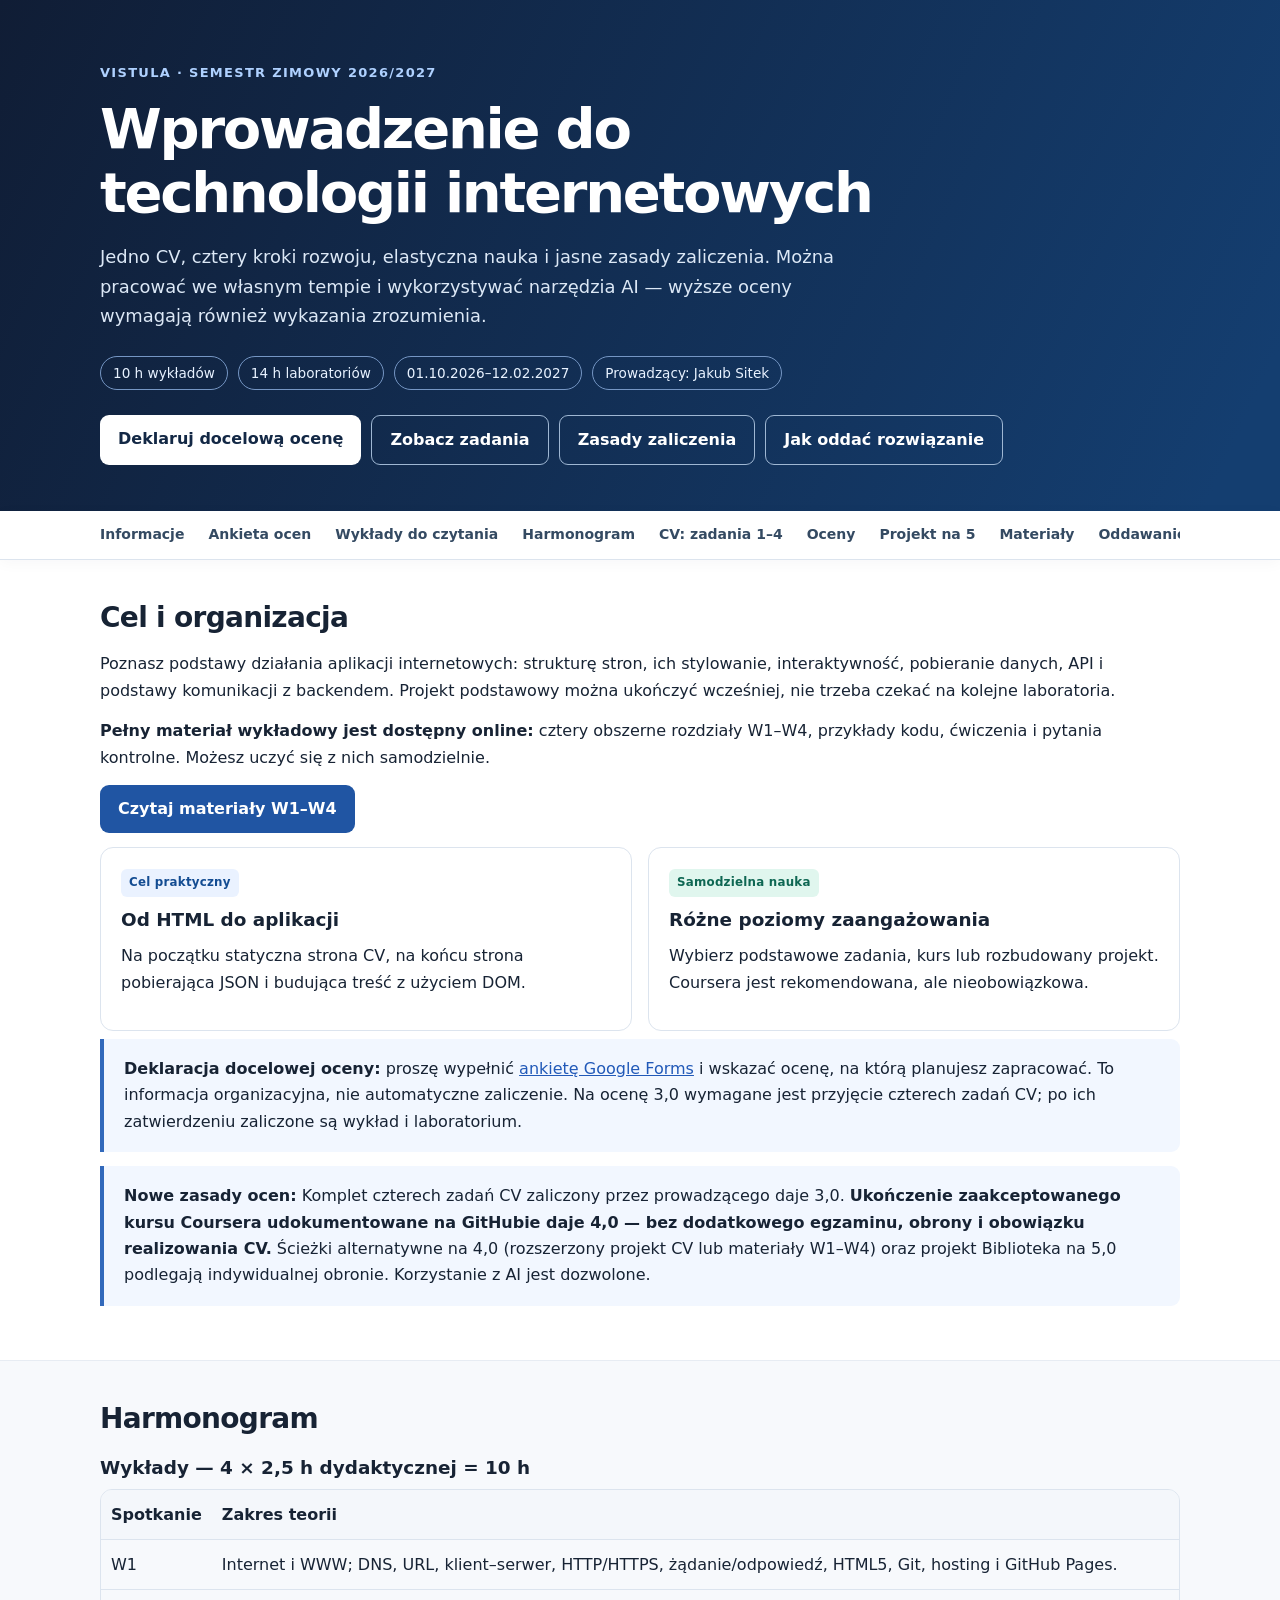
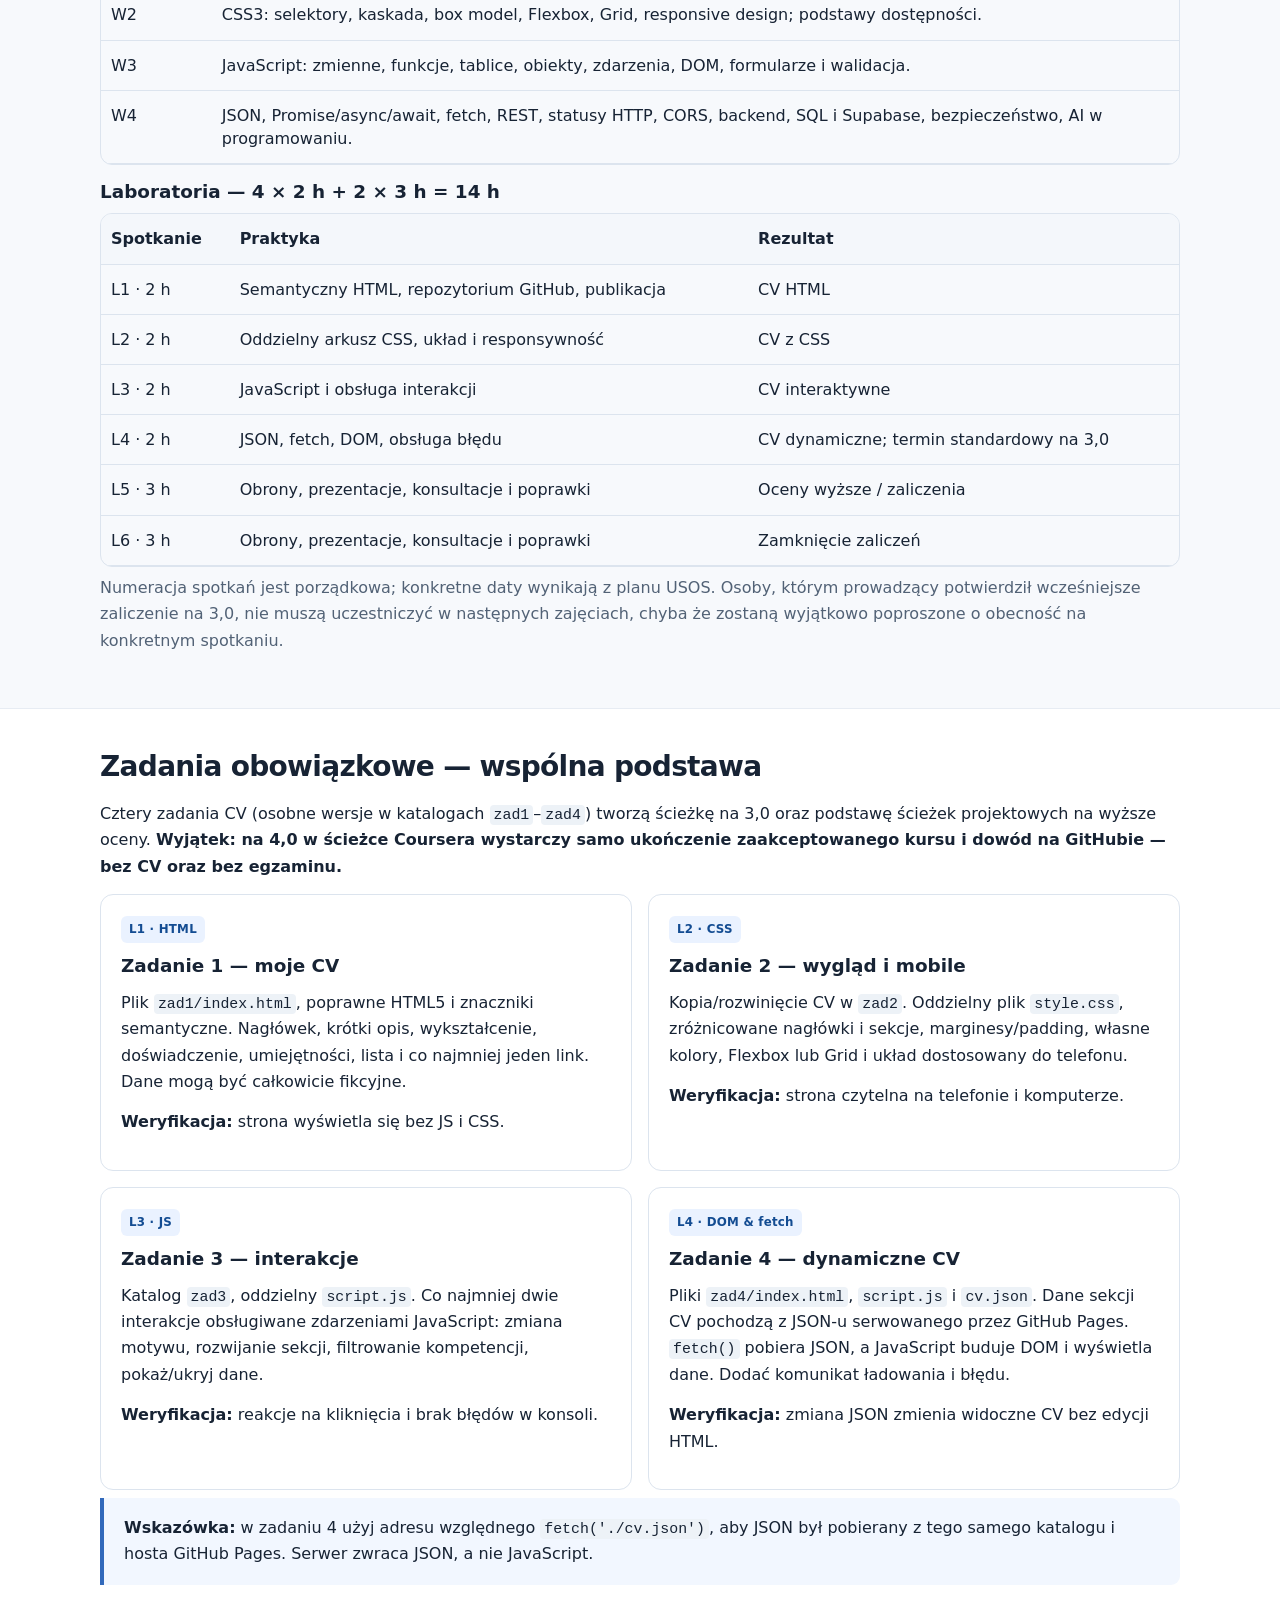
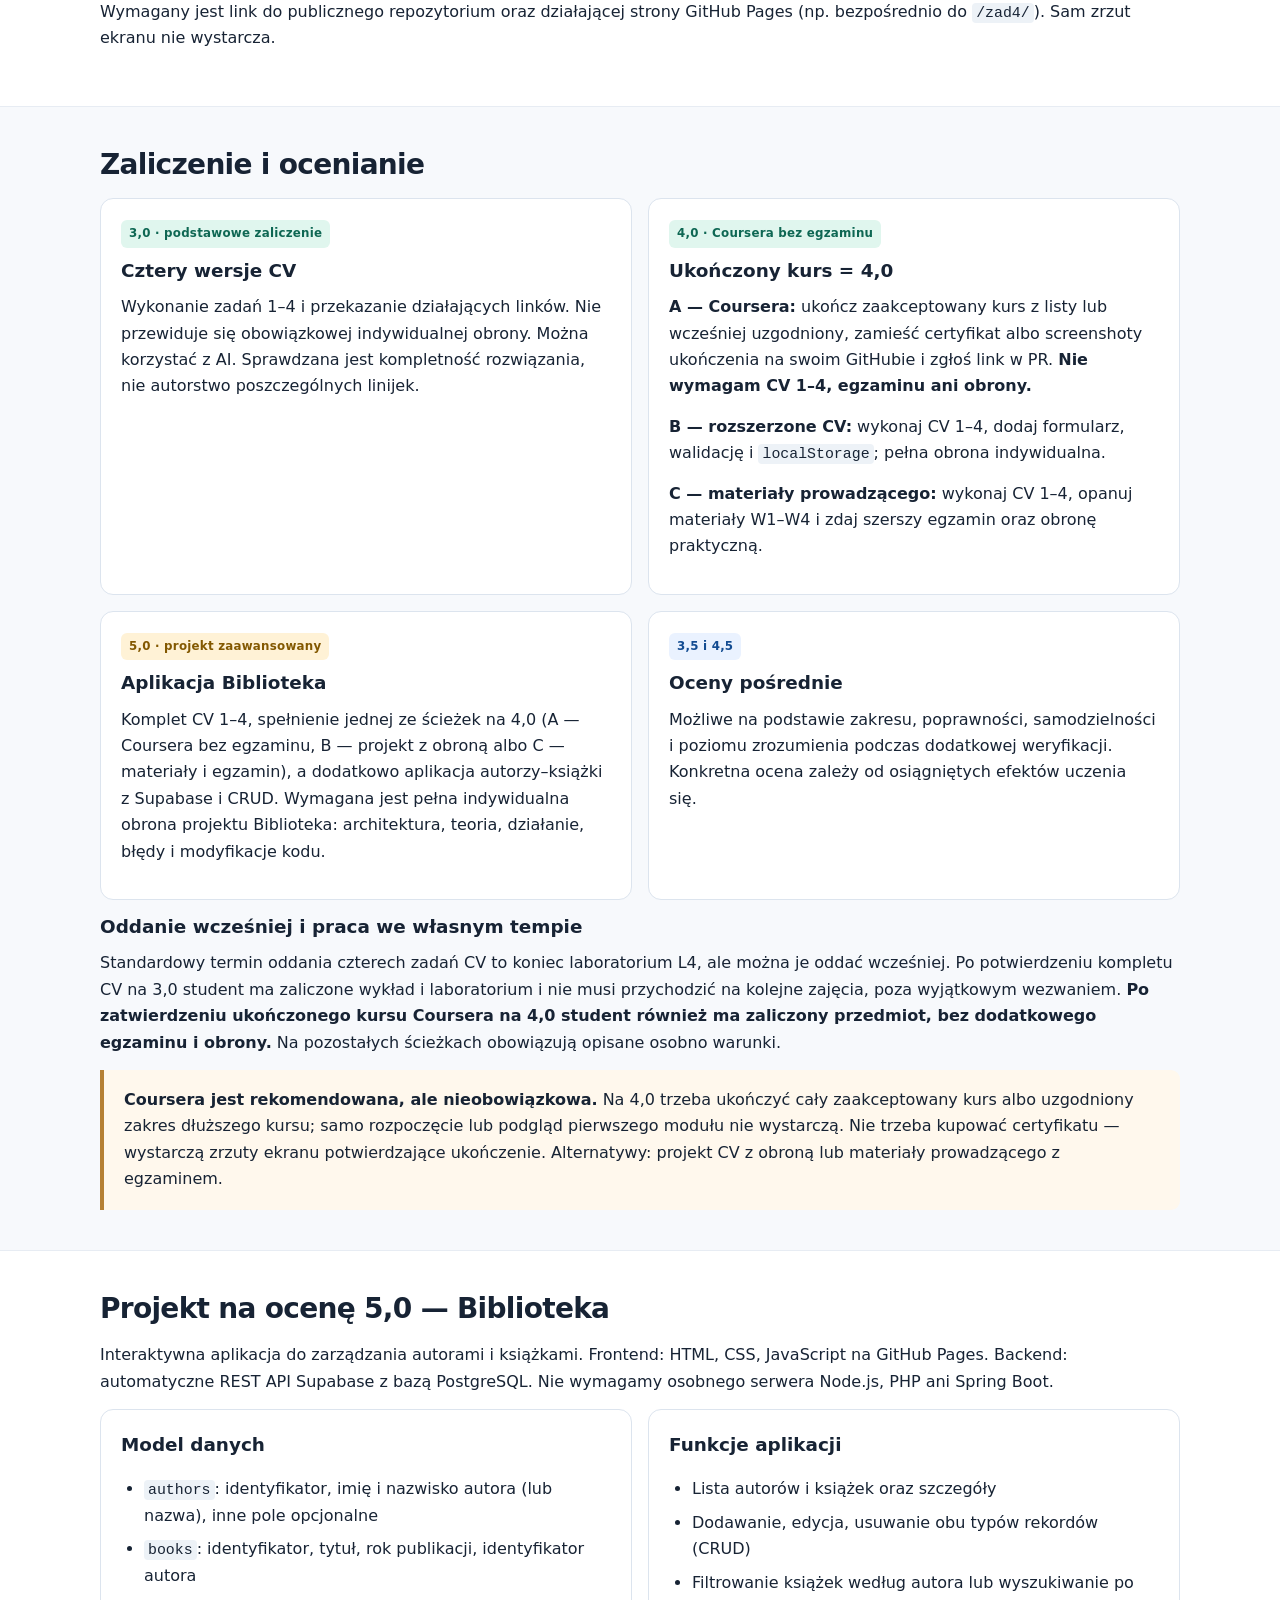
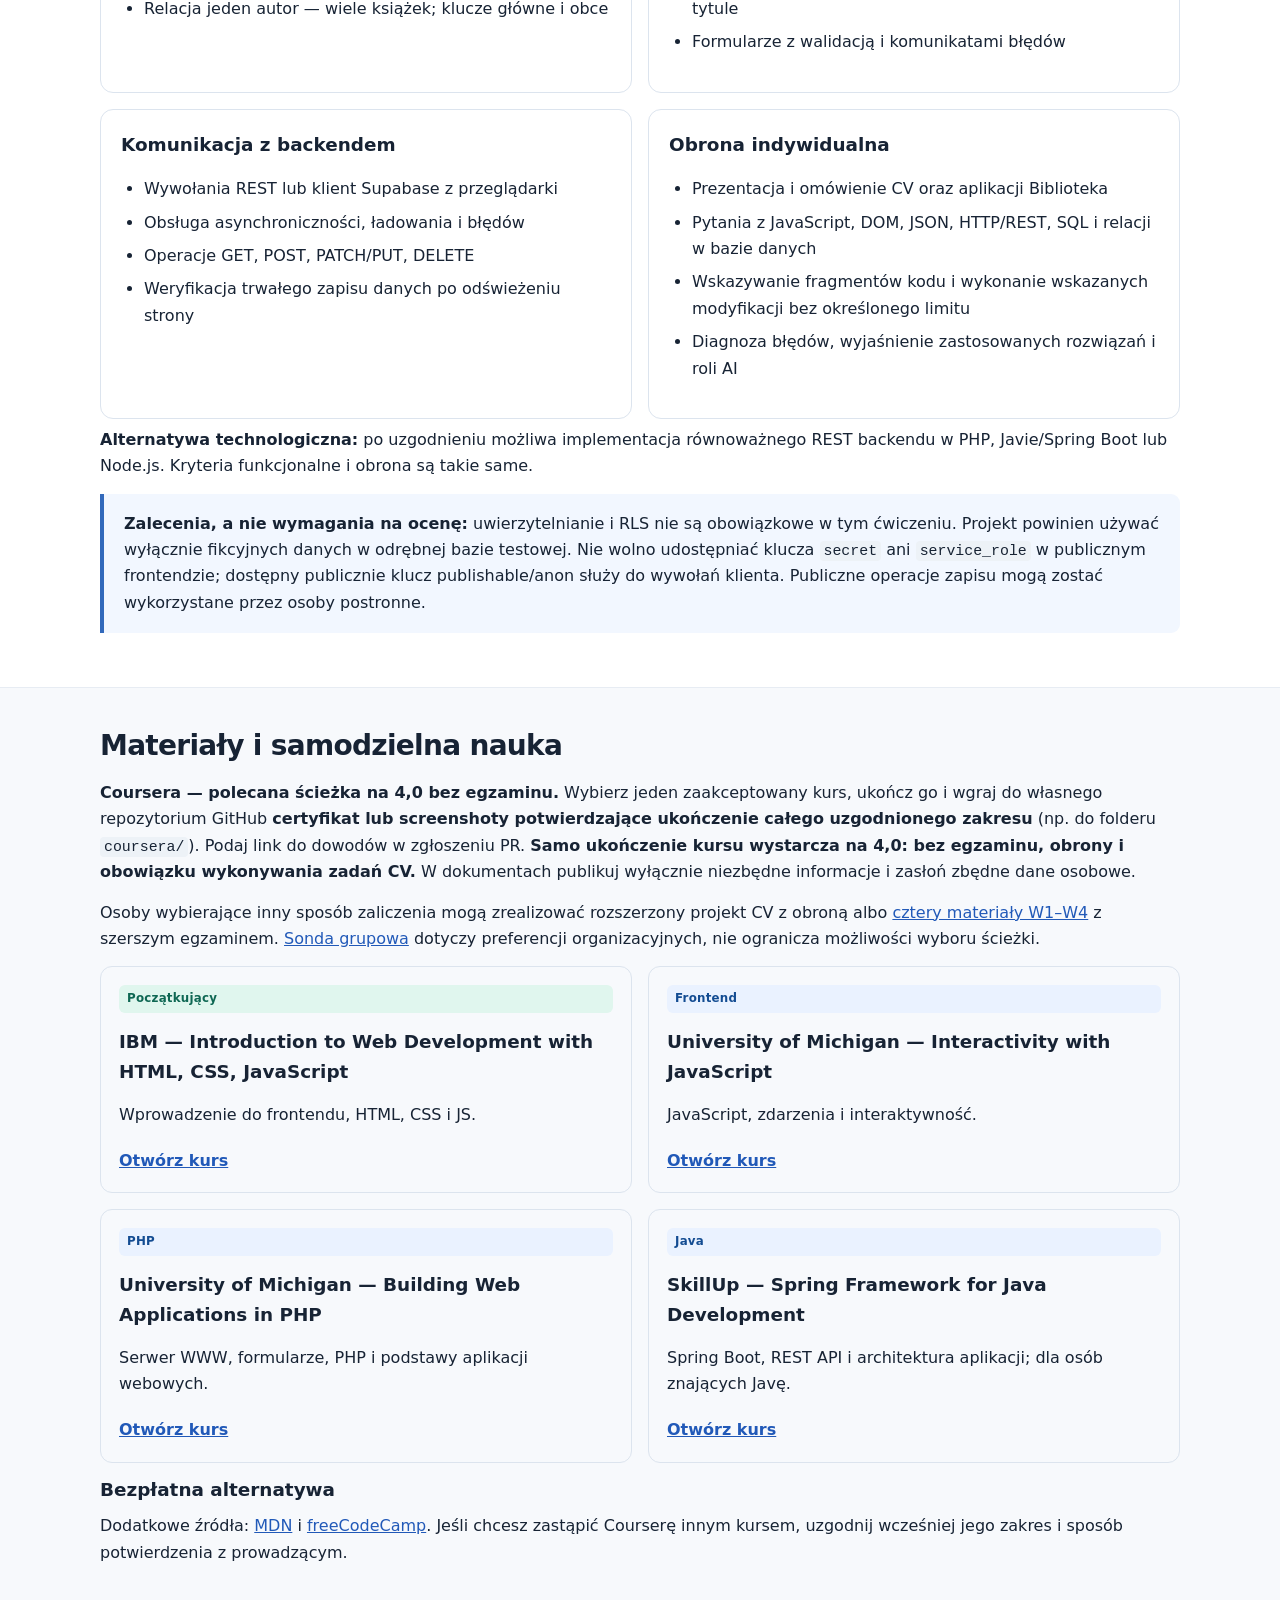
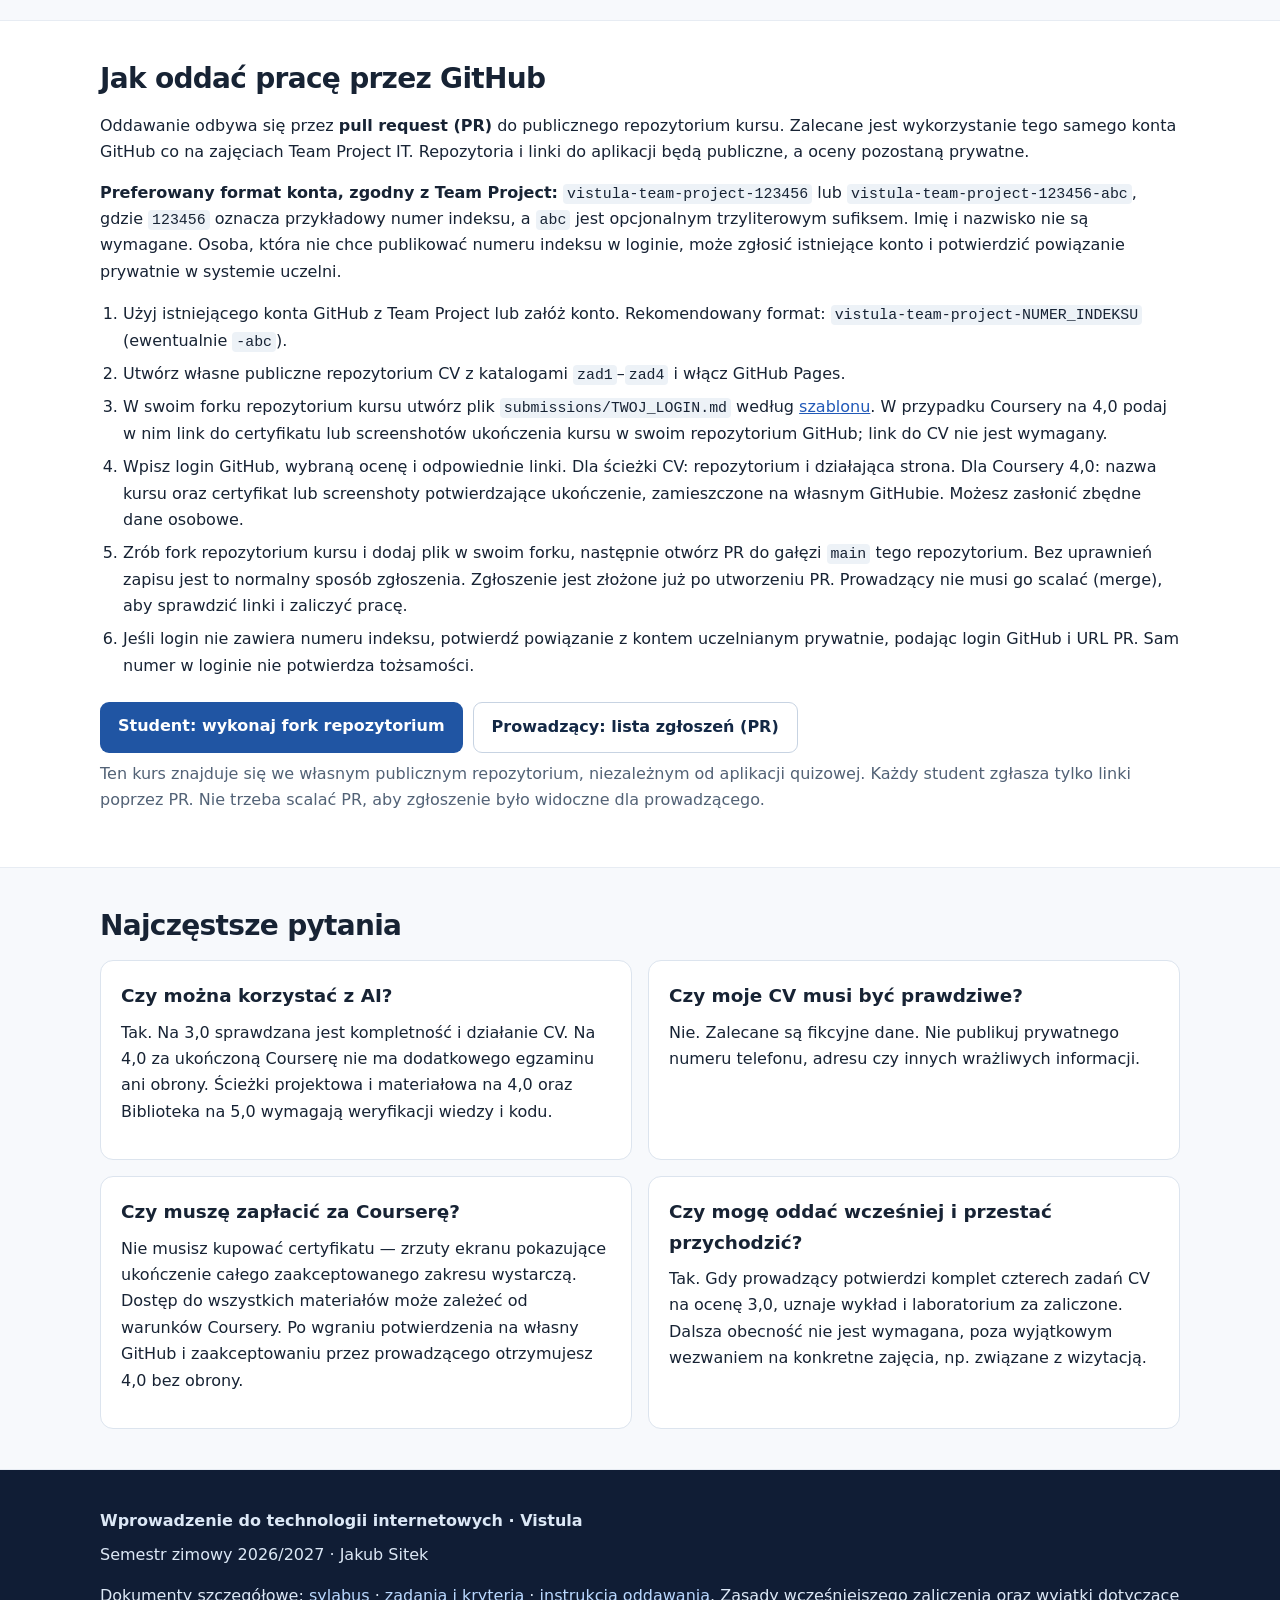
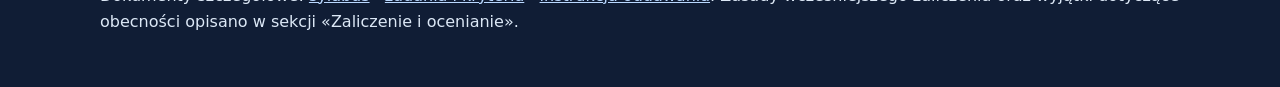
==== commit 50251c18: "grading: Coursera completion and GitHub proof earn 4.0 without exam or defense" ====
--- a/index.html
+++ b/index.html
@@ -78,7 +78,7 @@
         <div class="card"><span class="tag good">Samodzielna nauka</span><h3>Różne poziomy zaangażowania</h3><p>Wybierz podstawowe zadania, kurs lub rozbudowany projekt. Coursera jest rekomendowana, ale nieobowiązkowa.</p></div>
       </div>
       <p class="note"><strong>Deklaracja docelowej oceny:</strong> proszę wypełnić <a href="https://forms.gle/VSh1FJd9ow4FC8fL9" target="_blank" rel="noopener noreferrer">ankietę Google Forms</a> i wskazać ocenę, na którą planujesz zapracować. To informacja organizacyjna, nie automatyczne zaliczenie. Na ocenę 3,0 wymagane jest przyjęcie czterech zadań CV; po ich zatwierdzeniu zaliczone są wykład i laboratorium.</p>
-      <p class="note"><strong>Zasada uczciwego oceniania:</strong> na 3,0 sprawdzana jest kompletność i działanie oddanego rozwiązania. Przy ocenie 4,0 i 5,0 jest pełna indywidualna obrona: pytania z teorii, wyjaśnianie działania kodu i zmiany wskazane przez prowadzącego, bez sztywnego limitu liczby zmian. Samo korzystanie z AI nie obniża oceny.</p>
+      <p class="note"><strong>Nowe zasady ocen:</strong> Komplet czterech zadań CV zaliczony przez prowadzącego daje 3,0. <strong>Ukończenie zaakceptowanego kursu Coursera udokumentowane na GitHubie daje 4,0 — bez dodatkowego egzaminu, obrony i obowiązku realizowania CV.</strong> Ścieżki alternatywne na 4,0 (rozszerzony projekt CV lub materiały W1–W4) oraz projekt Biblioteka na 5,0 podlegają indywidualnej obronie. Korzystanie z AI jest dozwolone.</p>
     </div></section>
 
     <section id="plan" class="subtle"><div class="wrap">
@@ -104,7 +104,7 @@
 
     <section id="zadania"><div class="wrap">
       <h2>Zadania obowiązkowe — wspólna podstawa</h2>
-      <p>Cztery zadania tworzą jedną ścieżkę. Każda wersja powinna dać się uruchomić oddzielnie z katalogu <code>zad1</code>, <code>zad2</code>, <code>zad3</code> i <code>zad4</code>. Wszystkie cztery są wymagane niezależnie od docelowej oceny.</p>
+      <p>Cztery zadania CV (osobne wersje w katalogach <code>zad1</code>–<code>zad4</code>) tworzą ścieżkę na 3,0 oraz podstawę ścieżek projektowych na wyższe oceny. <strong>Wyjątek: na 4,0 w ścieżce Coursera wystarczy samo ukończenie zaakceptowanego kursu i dowód na GitHubie — bez CV oraz bez egzaminu.</strong></p>
       <div class="grid">
         <article class="card"><span class="tag">L1 · HTML</span><h3>Zadanie 1 — moje CV</h3><p>Plik <code>zad1/index.html</code>, poprawne HTML5 i znaczniki semantyczne. Nagłówek, krótki opis, wykształcenie, doświadczenie, umiejętności, lista i co najmniej jeden link. Dane mogą być całkowicie fikcyjne.</p><p><strong>Weryfikacja:</strong> strona wyświetla się bez JS i CSS.</p></article>
         <article class="card"><span class="tag">L2 · CSS</span><h3>Zadanie 2 — wygląd i mobile</h3><p>Kopia/rozwinięcie CV w <code>zad2</code>. Oddzielny plik <code>style.css</code>, zróżnicowane nagłówki i sekcje, marginesy/padding, własne kolory, Flexbox lub Grid i układ dostosowany do telefonu.</p><p><strong>Weryfikacja:</strong> strona czytelna na telefonie i komputerze.</p></article>
@@ -119,13 +119,13 @@
       <h2>Zaliczenie i ocenianie</h2>
       <div class="grid">
         <div class="card"><span class="tag good">3,0 · podstawowe zaliczenie</span><h3>Cztery wersje CV</h3><p>Wykonanie zadań 1–4 i przekazanie działających linków. Nie przewiduje się obowiązkowej indywidualnej obrony. Można korzystać z AI. Sprawdzana jest kompletność rozwiązania, nie autorstwo poszczególnych linijek.</p></div>
-        <div class="card"><span class="tag">4,0 · trzy równoważne ścieżki</span><h3>Kurs, projekt albo materiały prowadzącego</h3><p><strong>A:</strong> po CV 1–4 ukończ zaakceptowany kurs Coursera lub równoważny program nauki i przedstaw potwierdzenie wykonania.</p><p><strong>B:</strong> po CV 1–4 rozbuduj CV o formularz edycji, walidację, zapis i odczyt z <code>localStorage</code>.</p><p><strong>C:</strong> poproś o dodatkowe materiały wykładowe przygotowane przez prowadzącego i opanuj rozszerzony zakres. Egzamin obejmie wtedy więcej pytań z udostępnionych materiałów (ustnych lub w teście), a także umiejętności praktyczne.</p><p><strong>Pełna obrona w każdej ścieżce:</strong> omówienie własnego CV, pytania z teorii (w tym z kursu lub dodatkowych materiałów), wskazywanie fragmentów kodu, samodzielne modyfikacje i debugowanie na polecenie prowadzącego. Nie ma limitu jednej zmiany; samo ukończenie kursu albo dostarczenie projektu nie gwarantuje 4,0.</p></div>
-        <div class="card"><span class="tag gold">5,0 · projekt zaawansowany</span><h3>Aplikacja Biblioteka</h3><p>CV 1–4 <strong>oraz komplet jednej ze ścieżek na 4,0 (A, B albo C)</strong>, a następnie aplikacja autorzy–książki z bazą Supabase i CRUD. Wymagana jest pełna indywidualna obrona: architektura, teoria, demonstracja działania, analiza błędów i modyfikacje kodu według poleceń prowadzącego. Szczegóły poniżej.</p></div>
+        <div class="card"><span class="tag good">4,0 · Coursera bez egzaminu</span><h3>Ukończony kurs = 4,0</h3><p><strong>A — Coursera:</strong> ukończ zaakceptowany kurs z listy lub wcześniej uzgodniony, zamieść certyfikat albo screenshoty ukończenia na swoim GitHubie i zgłoś link w PR. <strong>Nie wymagam CV 1–4, egzaminu ani obrony.</strong></p><p><strong>B — rozszerzone CV:</strong> wykonaj CV 1–4, dodaj formularz, walidację i <code>localStorage</code>; pełna obrona indywidualna.</p><p><strong>C — materiały prowadzącego:</strong> wykonaj CV 1–4, opanuj materiały W1–W4 i zdaj szerszy egzamin oraz obronę praktyczną.</p></div>
+        <div class="card"><span class="tag gold">5,0 · projekt zaawansowany</span><h3>Aplikacja Biblioteka</h3><p>Komplet CV 1–4, spełnienie jednej ze ścieżek na 4,0 (A — Coursera bez egzaminu, B — projekt z obroną albo C — materiały i egzamin), a dodatkowo aplikacja autorzy–książki z Supabase i CRUD. Wymagana jest pełna indywidualna obrona projektu Biblioteka: architektura, teoria, działanie, błędy i modyfikacje kodu.</p></div>
         <div class="card"><span class="tag">3,5 i 4,5</span><h3>Oceny pośrednie</h3><p>Możliwe na podstawie zakresu, poprawności, samodzielności i poziomu zrozumienia podczas dodatkowej weryfikacji. Konkretna ocena zależy od osiągniętych efektów uczenia się.</p></div>
       </div>
       <h3>Oddanie wcześniej i praca we własnym tempie</h3>
-      <p>Standardowy termin na pakiet czterech zadań CV: <strong>koniec laboratorium L4</strong>. Można oddać całość wcześniej, nawet przed kolejnymi zajęciami. Student, który wybierze 3,0 i otrzyma od prowadzącego potwierdzenie przyjęcia kompletnego rozwiązania, ma <strong>zaliczone zarówno laboratorium, jak i wykład</strong>. Od tego momentu <strong>nie musi uczestniczyć w kolejnych spotkaniach</strong>. Wyjątkowo prowadzący może wezwać na konkretne zajęcia, np. w związku z wizytacją lub ważną sprawą organizacyjną, informując o tym odpowiednio wcześniej. Osoby ubiegające się o wyższe oceny pracują dalej nad wiedzą i projektami, a sama obecność na zajęciach nie zastępuje indywidualnej obrony.</p>
-      <div class="warn"><strong>Coursera nie jest obowiązkowa ani płatna z założenia.</strong> Sam certyfikat nie może być warunkiem dostępu do wyższej oceny. W większości kursów bezpłatny podgląd obejmuje tylko pierwszy moduł; możliwe są też kursy bezpłatne i równoważne materiały. Nie trzeba wykupować subskrypcji ani zakładać kolejnych kont.</div>
+      <p>Standardowy termin oddania czterech zadań CV to koniec laboratorium L4, ale można je oddać wcześniej. Po potwierdzeniu kompletu CV na 3,0 student ma zaliczone wykład i laboratorium i nie musi przychodzić na kolejne zajęcia, poza wyjątkowym wezwaniem. <strong>Po zatwierdzeniu ukończonego kursu Coursera na 4,0 student również ma zaliczony przedmiot, bez dodatkowego egzaminu i obrony.</strong> Na pozostałych ścieżkach obowiązują opisane osobno warunki.</p>
+      <div class="warn"><strong>Coursera jest rekomendowana, ale nieobowiązkowa.</strong> Na 4,0 trzeba ukończyć cały zaakceptowany kurs albo uzgodniony zakres dłuższego kursu; samo rozpoczęcie lub podgląd pierwszego modułu nie wystarczą. Nie trzeba kupować certyfikatu — wystarczą zrzuty ekranu potwierdzające ukończenie. Alternatywy: projekt CV z obroną lub materiały prowadzącego z egzaminem.</div>
     </div></section>
 
     <section id="projekt5"><div class="wrap">
@@ -142,7 +142,7 @@
 
     <section id="kursy" class="subtle"><div class="wrap">
       <h2>Materiały i samodzielna nauka</h2>
-      <p><strong>Rekomenduję Courserę</strong> jako uporządkowany program nauki, ale jej wybór nie jest obowiązkowy. Można wybrać jeden odpowiedni kurs, także spoza listy po uzgodnieniu z prowadzącym. Dla krótkiego kursu wymagane jest ukończenie wszystkich modułów i ćwiczeń; dla dłuższego można uzgodnić zakres.</p><p><strong>Alternatywa jest już gotowa:</strong> <a href="lectures/index.html">cztery rozbudowane materiały wykładowe W1–W4</a>, opisujące zagadnienia planu. W tej ścieżce egzamin obejmie szerszy zakres teorii z materiałów, pytania ustne lub testowe i zadania praktyczne. Na 4,0 i 5,0 obowiązuje indywidualna obrona wiedzy i projektu.</p><p>Żeby wspólne konsultacje dostosować do potrzeb grupy, proszę wskazać preferowaną formę w <a href="https://github.com/jakubsitekai/vistula-web-intro-2026z/issues/1">sondzie: Coursera / materiały / rozszerzony projekt</a>. Jeśli większość wybierze konkretną ścieżkę, na niej skoncentrujemy konsultacje. Pozostałe ścieżki nadal będą dostępne dla każdego.</p>
+      <p><strong>Coursera — polecana ścieżka na 4,0 bez egzaminu.</strong> Wybierz jeden zaakceptowany kurs, ukończ go i wgraj do własnego repozytorium GitHub <strong>certyfikat lub screenshoty potwierdzające ukończenie całego uzgodnionego zakresu</strong> (np. do folderu <code>coursera/</code>). Podaj link do dowodów w zgłoszeniu PR. <strong>Samo ukończenie kursu wystarcza na 4,0: bez egzaminu, obrony i obowiązku wykonywania zadań CV.</strong> W dokumentach publikuj wyłącznie niezbędne informacje i zasłoń zbędne dane osobowe.</p><p>Osoby wybierające inny sposób zaliczenia mogą zrealizować rozszerzony projekt CV z obroną albo <a href="lectures/index.html">cztery materiały W1–W4</a> z szerszym egzaminem. <a href="https://github.com/jakubsitekai/vistula-web-intro-2026z/issues/1">Sonda grupowa</a> dotyczy preferencji organizacyjnych, nie ogranicza możliwości wyboru ścieżki.</p>
       <div class="grid">
         <div class="course"><span class="tag good">Początkujący</span><h3>IBM — Introduction to Web Development with HTML, CSS, JavaScript</h3><p>Wprowadzenie do frontendu, HTML, CSS i JS.</p><a href="https://www.coursera.org/learn/introduction-to-web-development-with-html-css-javacript" target="_blank" rel="noopener noreferrer">Otwórz kurs</a></div>
         <div class="course"><span class="tag">Frontend</span><h3>University of Michigan — Interactivity with JavaScript</h3><p>JavaScript, zdarzenia i interaktywność.</p><a href="https://www.coursera.org/learn/javascript" target="_blank" rel="noopener noreferrer">Otwórz kurs</a></div>
@@ -150,7 +150,7 @@
         <div class="course"><span class="tag">Java</span><h3>SkillUp — Spring Framework for Java Development</h3><p>Spring Boot, REST API i architektura aplikacji; dla osób znających Javę.</p><a href="https://www.coursera.org/learn/spring-framework-for-java-development" target="_blank" rel="noopener noreferrer">Otwórz kurs</a></div>
       </div>
       <h3>Bezpłatna alternatywa</h3>
-      <p>Dokumentacja <a href="https://developer.mozilla.org/en-US/docs/Learn_web_development" target="_blank" rel="noopener noreferrer">MDN Learn Web Development</a> i kursy <a href="https://www.freecodecamp.org/learn/" target="_blank" rel="noopener noreferrer">freeCodeCamp</a>. Zakres i sposób udokumentowania pracy należy uzgodnić z prowadzącym. Nie jest wymagany komercyjny certyfikat.</p>
+      <p>Dodatkowe źródła: <a href="https://developer.mozilla.org/en-US/docs/Learn_web_development" target="_blank" rel="noopener noreferrer">MDN</a> i <a href="https://www.freecodecamp.org/learn/" target="_blank" rel="noopener noreferrer">freeCodeCamp</a>. Jeśli chcesz zastąpić Courserę innym kursem, uzgodnij wcześniej jego zakres i sposób potwierdzenia z prowadzącym.</p>
     </div></section>
 
     <section id="oddawanie"><div class="wrap">
@@ -159,8 +159,8 @@
       <ol>
         <li>Użyj istniejącego konta GitHub z Team Project lub załóż konto. Rekomendowany format: <code>vistula-team-project-NUMER_INDEKSU</code> (ewentualnie <code>-abc</code>).</li>
         <li>Utwórz własne publiczne repozytorium CV z katalogami <code>zad1</code>–<code>zad4</code> i włącz GitHub Pages.</li>
-        <li>W swoim forku repozytorium kursu utwórz plik <code>submissions/TWOJ_LOGIN.md</code>. Skopiuj format ze <a href="submissions/_TEMPLATE.md">wzoru zgłoszenia</a>.</li>
-        <li>Wpisz login GitHub, link do repozytorium, link do działającego CV i wybraną ścieżkę oceny. Numer indeksu może występować w loginie, natomiast nie publikuj telefonu, adresu ani certyfikatów z danymi osobowymi.</li>
+        <li>W swoim forku repozytorium kursu utwórz plik <code>submissions/TWOJ_LOGIN.md</code> według <a href="submissions/_TEMPLATE.md">szablonu</a>. W przypadku Coursery na 4,0 podaj w nim link do certyfikatu lub screenshotów ukończenia kursu w swoim repozytorium GitHub; link do CV nie jest wymagany.</li>
+        <li>Wpisz login GitHub, wybraną ocenę i odpowiednie linki. Dla ścieżki CV: repozytorium i działająca strona. Dla Coursery 4,0: nazwa kursu oraz certyfikat lub screenshoty potwierdzające ukończenie, zamieszczone na własnym GitHubie. Możesz zasłonić zbędne dane osobowe.</li>
         <li>Zrób fork repozytorium kursu i dodaj plik w swoim forku, następnie otwórz PR do gałęzi <code>main</code> tego repozytorium. Bez uprawnień zapisu jest to normalny sposób zgłoszenia. Zgłoszenie jest złożone już po utworzeniu PR. Prowadzący nie musi go scalać (merge), aby sprawdzić linki i zaliczyć pracę.</li>
         <li>Jeśli login nie zawiera numeru indeksu, potwierdź powiązanie z kontem uczelnianym prywatnie, podając login GitHub i URL PR. Sam numer w loginie nie potwierdza tożsamości.</li>
       </ol>
@@ -171,9 +171,9 @@
     <section id="faq" class="subtle"><div class="wrap">
       <h2>Najczęstsze pytania</h2>
       <div class="grid">
-        <div class="card"><h3>Czy można korzystać z AI?</h3><p>Tak. Na 3,0 liczy się kompletność i działanie. Na 4,0 i 5,0 odbywa się obrona: pytania z teorii, wyjaśnienie kodu oraz modyfikacje i debugowanie według poleceń prowadzącego.</p></div>
+        <div class="card"><h3>Czy można korzystać z AI?</h3><p>Tak. Na 3,0 sprawdzana jest kompletność i działanie CV. Na 4,0 za ukończoną Courserę nie ma dodatkowego egzaminu ani obrony. Ścieżki projektowa i materiałowa na 4,0 oraz Biblioteka na 5,0 wymagają weryfikacji wiedzy i kodu.</p></div>
         <div class="card"><h3>Czy moje CV musi być prawdziwe?</h3><p>Nie. Zalecane są fikcyjne dane. Nie publikuj prywatnego numeru telefonu, adresu czy innych wrażliwych informacji.</p></div>
-        <div class="card"><h3>Czy muszę zapłacić za Courserę?</h3><p>Nie. Dostępna jest bezpłatna ścieżka równoważnej nauki. Sam podgląd pierwszego modułu Coursery nie oznacza ukończenia całego kursu. Na 4,0 obowiązuje także obrona wiedzy i projektu CV.</p></div>
+        <div class="card"><h3>Czy muszę zapłacić za Courserę?</h3><p>Nie musisz kupować certyfikatu — zrzuty ekranu pokazujące ukończenie całego zaakceptowanego zakresu wystarczą. Dostęp do wszystkich materiałów może zależeć od warunków Coursery. Po wgraniu potwierdzenia na własny GitHub i zaakceptowaniu przez prowadzącego otrzymujesz 4,0 bez obrony.</p></div>
         <div class="card"><h3>Czy mogę oddać wcześniej i przestać przychodzić?</h3><p>Tak. Gdy prowadzący potwierdzi komplet czterech zadań CV na ocenę 3,0, uznaje wykład i laboratorium za zaliczone. Dalsza obecność nie jest wymagana, poza wyjątkowym wezwaniem na konkretne zajęcia, np. związane z wizytacją.</p></div>
       </div>
     </div></section>
